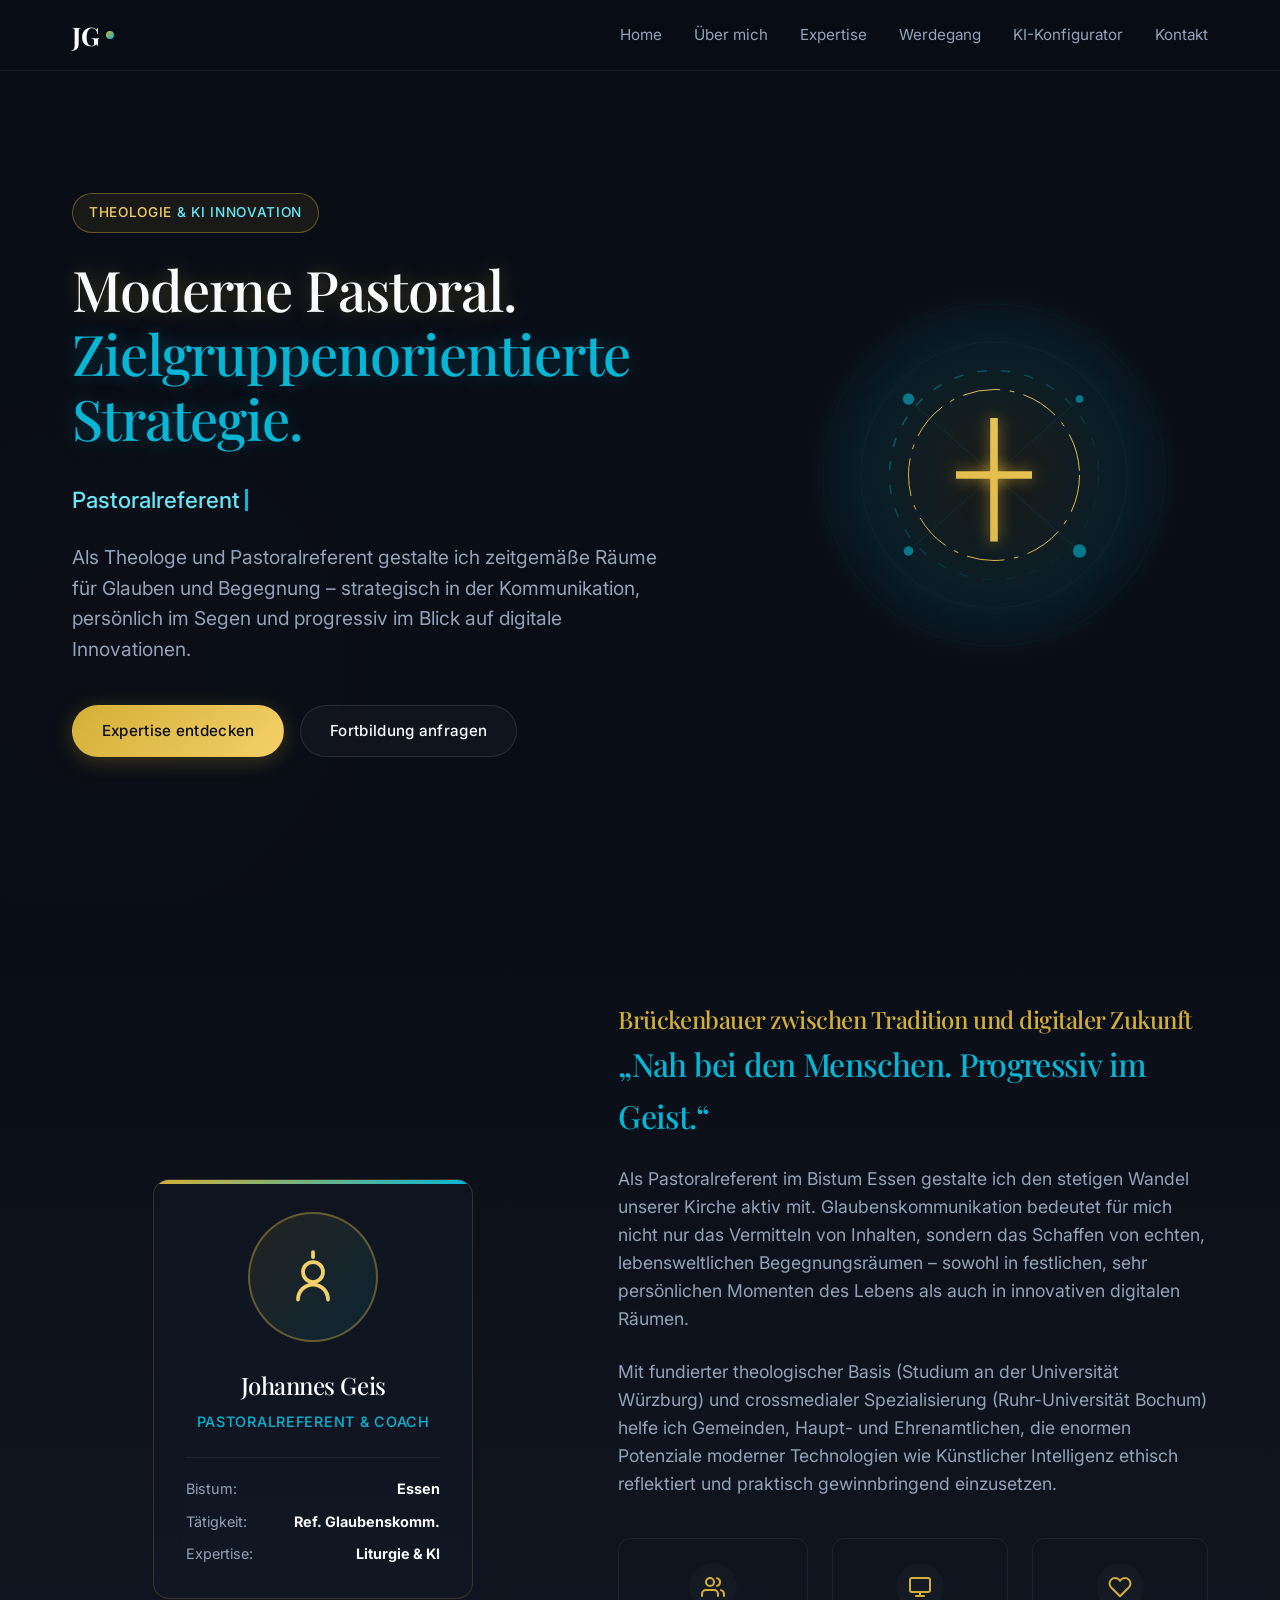
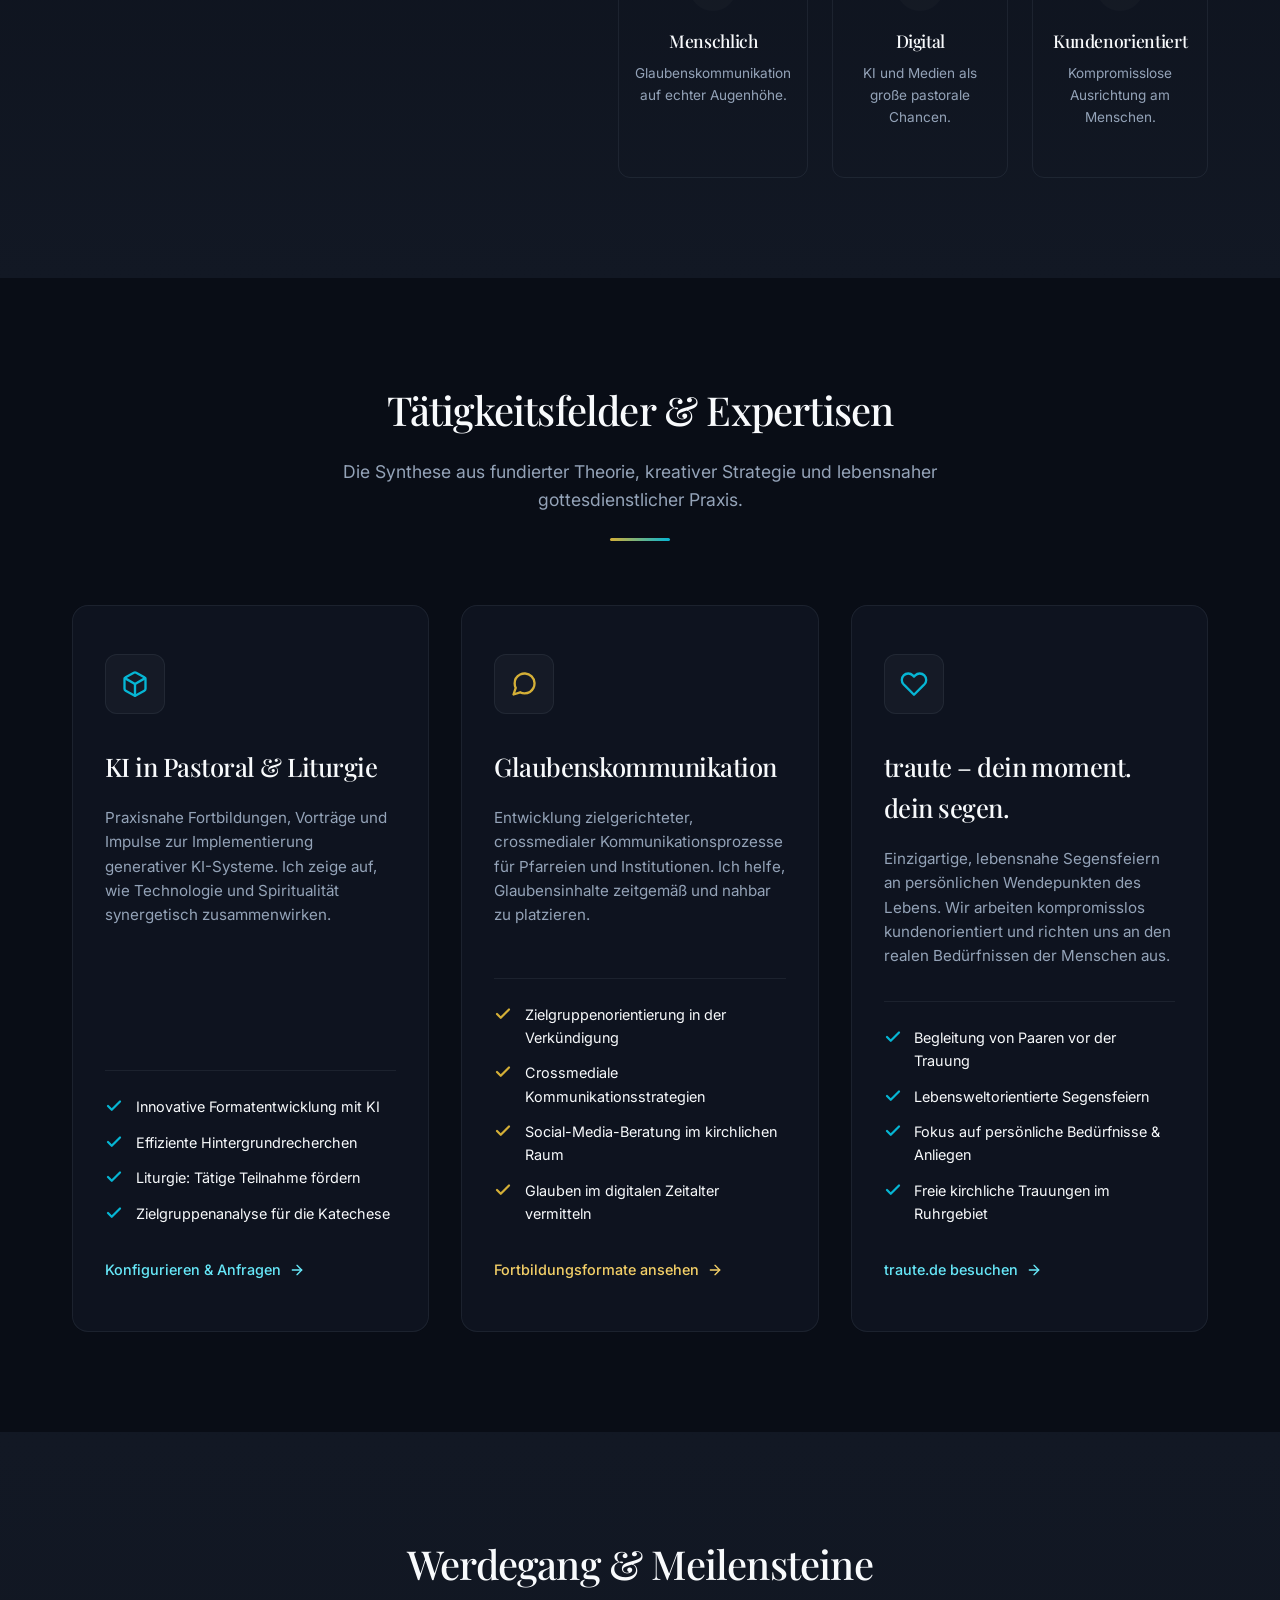
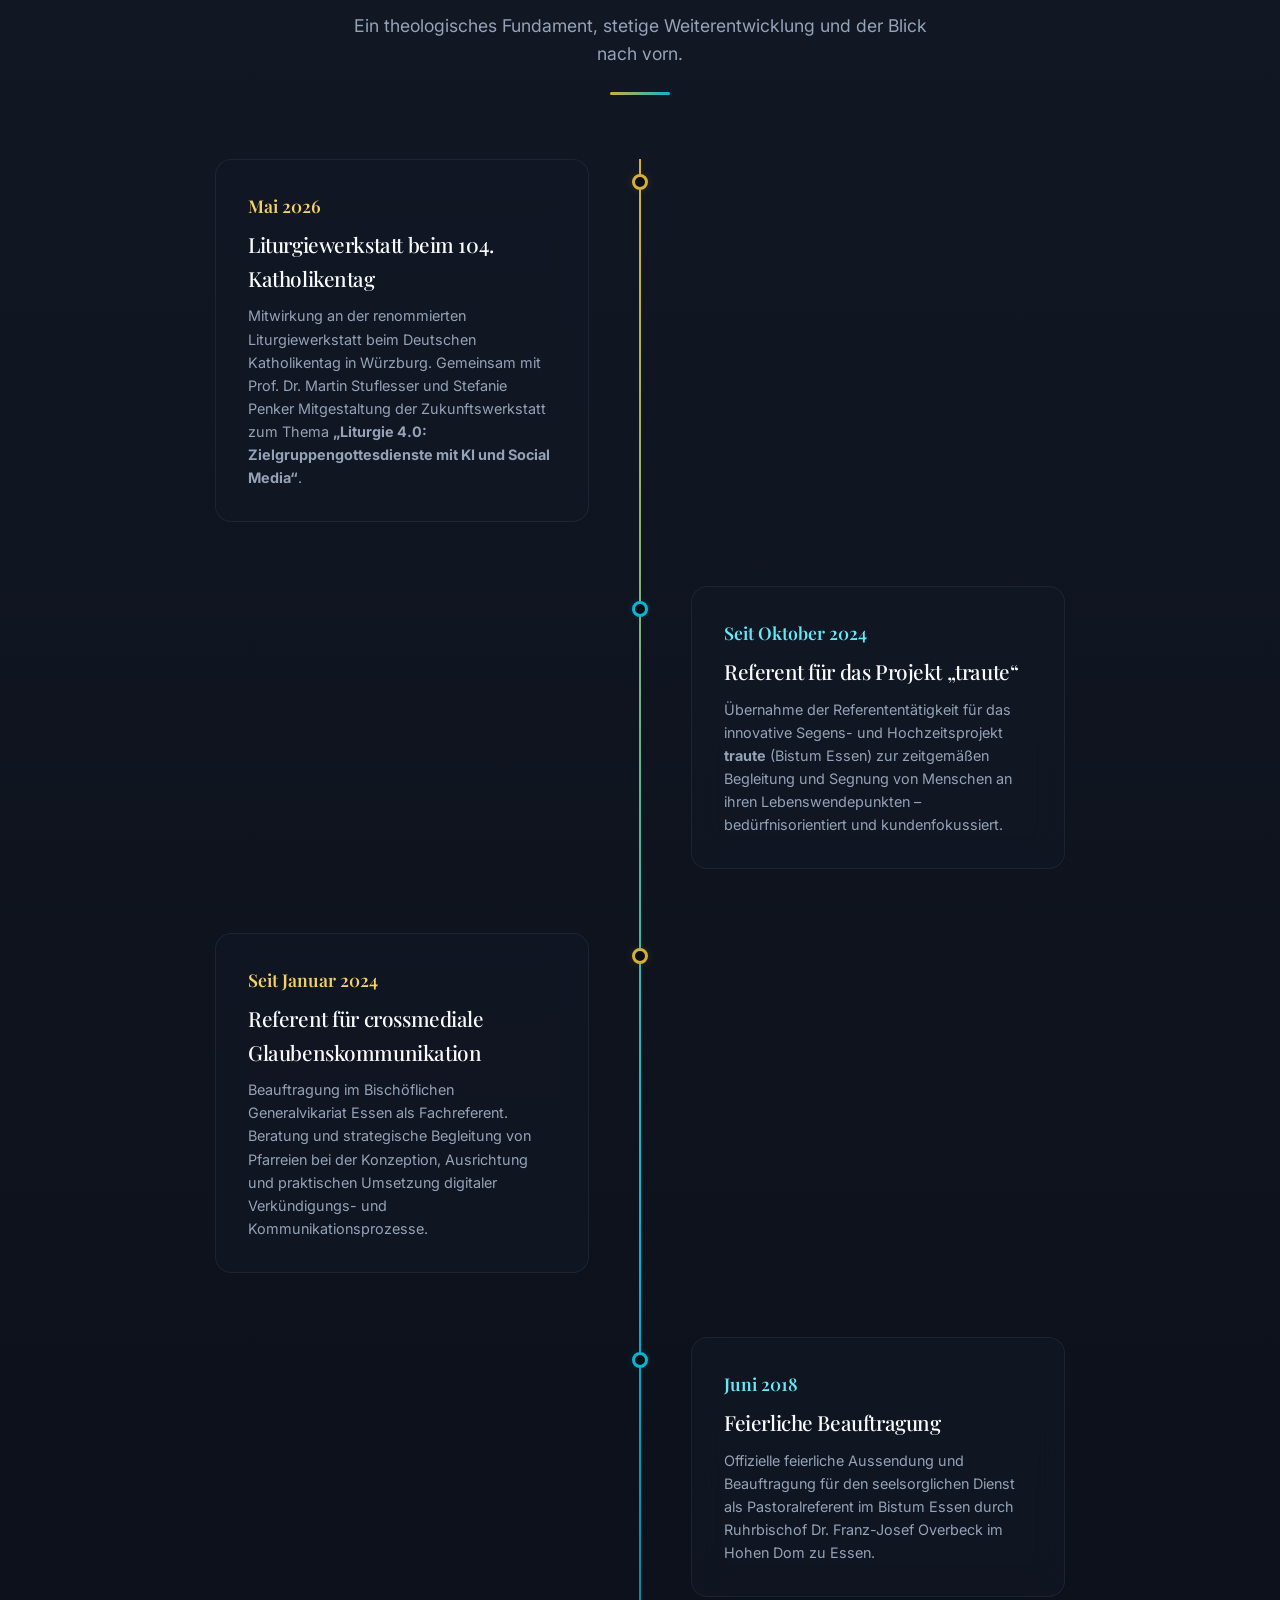
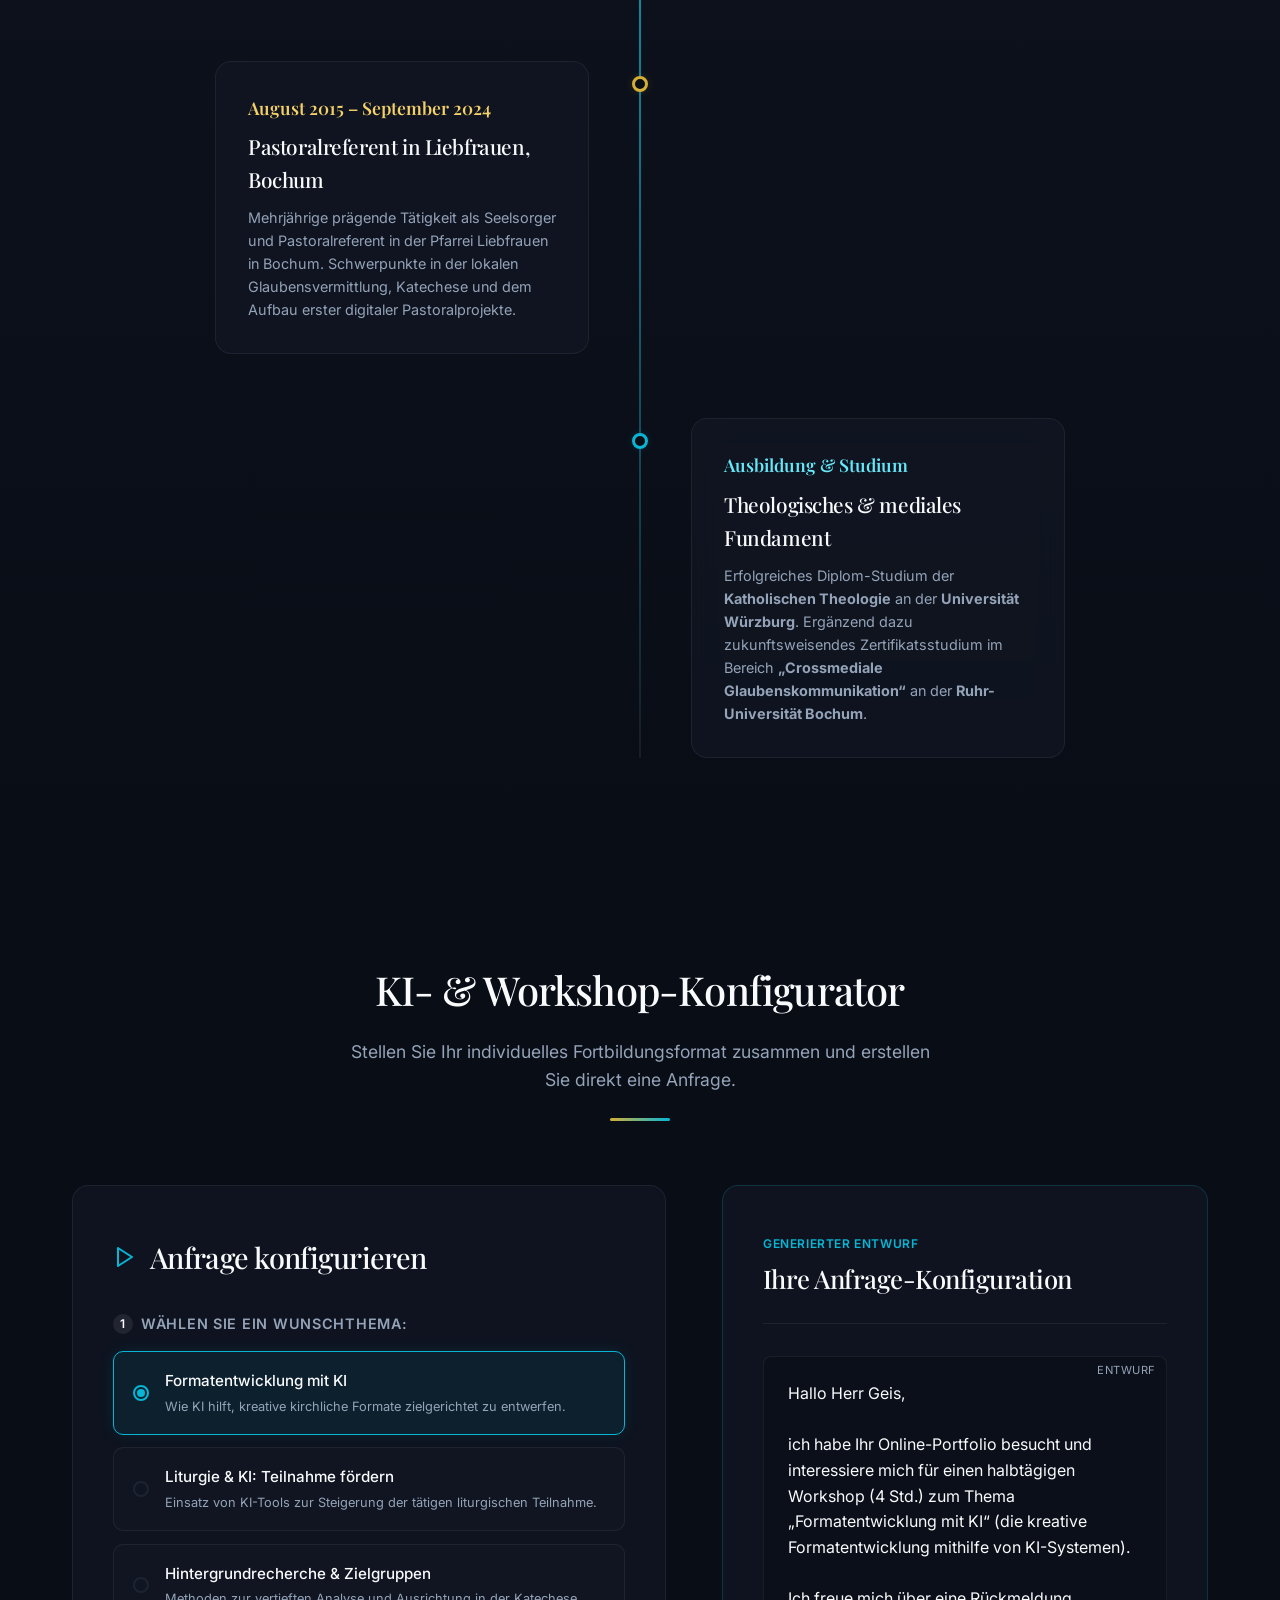
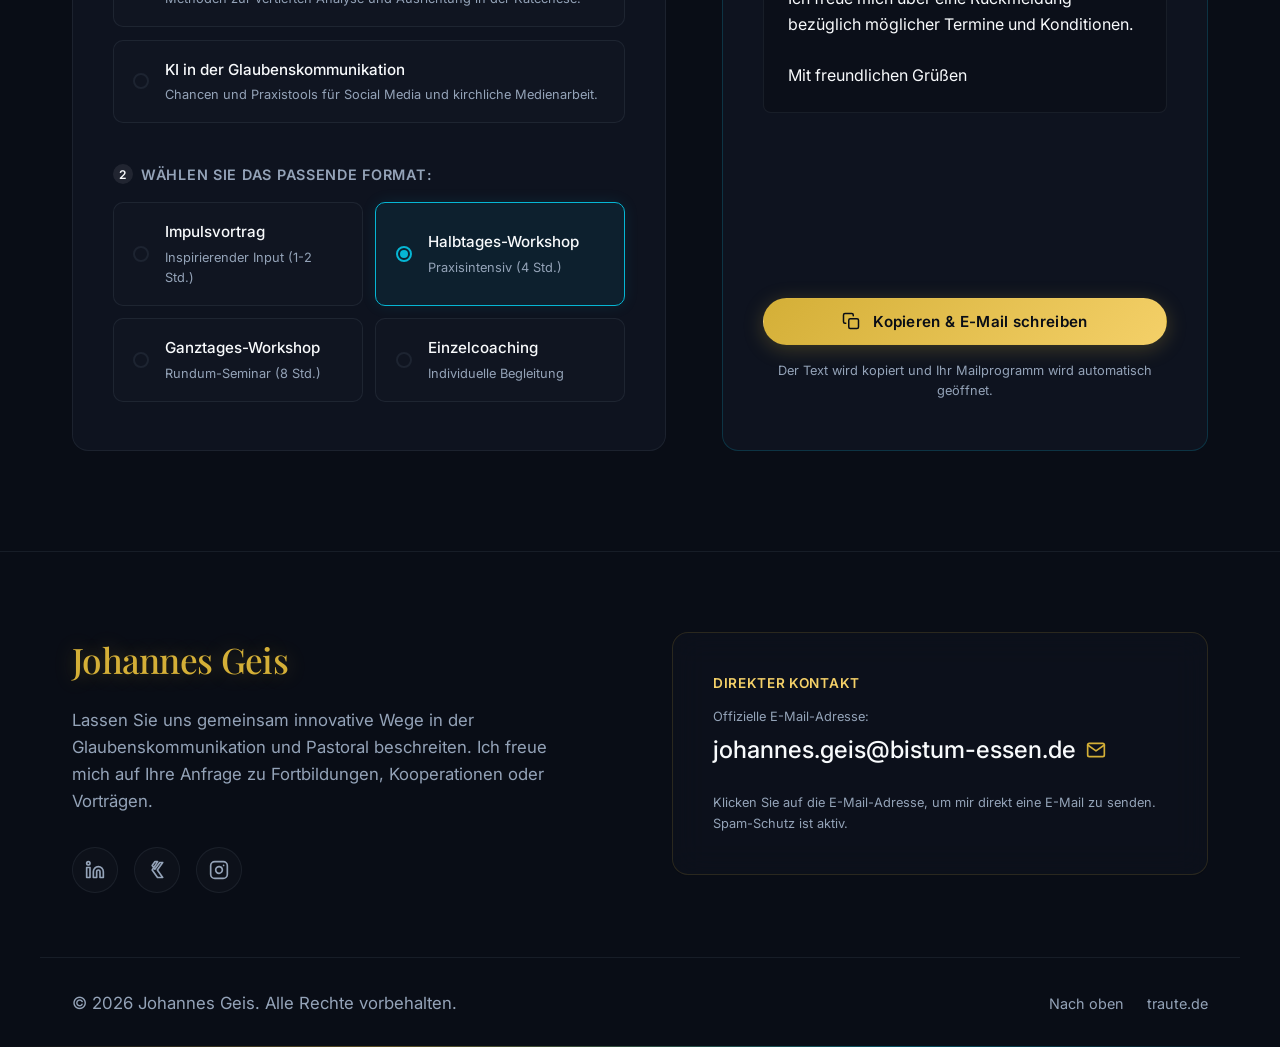
==== index.html @ 8e40ecca "Add files via upload" ====
<!DOCTYPE html>
<html lang="de">
<head>
    <meta charset="UTF-8">
    <meta name="viewport" content="width=device-width, initial-scale=1.0">
    <meta name="description" content="Johannes Geis - Theologe, Pastoralreferent & KI-Coach im Bistum Essen. Fortbildungen zu Künstlicher Intelligenz in Pastoral und Glaubenskommunikation sowie Begleitung im Projekt traute.">
    <meta name="keywords" content="Johannes Geis, Theologe, Bistum Essen, Pastoralreferent, Künstliche Intelligenz, KI in der Kirche, Glaubenskommunikation, traute, traute.de, Segensfeier, Liturgie 4.0">
    <meta name="author" content="Johannes Geis">
    <meta name="robots" content="index, follow">
    
    <!-- Open Graph / Facebook -->
    <meta property="og:type" content="website">
    <meta property="og:url" content="https://johannesgeis.de/">
    <meta property="og:title" content="Johannes Geis | Theologe, Pastoralreferent & KI-Coach">
    <meta property="og:description" content="Verbindung von Theologie und digitalen Werkzeugen von morgen. Fortbildungen zu KI in Seelsorge, Liturgie und Kommunikation.">
    
    <!-- Twitter -->
    <meta property="twitter:card" content="summary_large_image">
    <meta property="twitter:title" content="Johannes Geis | Theologe, Pastoralreferent & KI-Coach">
    <meta property="twitter:description" content="Verbindung von Theologie und digitalen Werkzeugen von morgen. Fortbildungen zu KI in Seelsorge, Liturgie und Kommunikation.">

    <title>Johannes Geis | Theologe, Pastoralreferent & KI-Coach</title>
    
    <!-- Stylesheet -->
    <link rel="stylesheet" href="index.css">
</head>
<body>

    <!-- HEADER / NAVIGATION (Glassmorphic) -->
    <header class="header" id="main-header">
        <div class="container nav-container">
            <a href="#hero" class="logo" id="nav-logo">
                JG<span class="logo-dot"></span>
            </a>
            <button class="nav-toggle" id="nav-menu-toggle" aria-label="Menü öffnen" aria-expanded="false">
                <svg width="24" height="24" viewBox="0 0 24 24" fill="none" stroke="currentColor" stroke-width="2" stroke-linecap="round" stroke-linejoin="round">
                    <line x1="4" y1="12" x2="20" y2="12"></line>
                    <line x1="4" y1="6" x2="20" y2="6"></line>
                    <line x1="4" y1="18" x2="20" y2="18"></line>
                </svg>
            </button>
            <nav class="nav-menu" id="nav-menu-list">
                <a href="#hero" class="nav-link" id="nav-link-hero">Home</a>
                <a href="#about" class="nav-link" id="nav-link-about">Über mich</a>
                <a href="#expertises" class="nav-link" id="nav-link-expertises">Expertise</a>
                <a href="#timeline" class="nav-link" id="nav-link-timeline">Werdegang</a>
                <a href="#configurator" class="nav-link" id="nav-link-configurator">KI-Konfigurator</a>
                <a href="#contact" class="nav-link" id="nav-link-contact">Kontakt</a>
            </nav>
        </div>
    </header>

    <!-- MAIN CONTENT -->
    <main>
        
        <!-- HERO SECTION -->
        <section class="hero" id="hero">
            <div class="container hero-grid">
                <div class="hero-content">
                    <div class="hero-badge" id="hero-status-badge">
                        Theologie <span class="tech-span">&amp; KI Innovation</span>
                    </div>
                    <h1 class="hero-title glow-text-gold">
                        Moderne Pastoral.<br>
                        <span class="text-teal glow-text-teal">Zielgruppenorientierte Strategie.</span>
                    </h1>
                    <div class="hero-typewriter" id="hero-typewriter-container">
                        <span id="typewriter-text"></span><span class="cursor"></span>
                    </div>
                    <p class="hero-text">
                        Als Theologe und Pastoralreferent gestalte ich zeitgemäße Räume für Glauben und Begegnung – strategisch in der Kommunikation, persönlich im Segen und progressiv im Blick auf digitale Innovationen.
                    </p>
                    <div class="hero-btns">
                        <a href="#expertises" class="btn btn-primary" id="btn-hero-explore">Expertise entdecken</a>
                        <a href="#configurator" class="btn btn-secondary" id="btn-hero-config">Fortbildung anfragen</a>
                    </div>
                </div>
                <div class="hero-art">
                    <div class="art-container">
                        <div class="art-glow"></div>
                        <!-- Breathtaking SVG representing Theology & Technology -->
                        <svg class="svg-art" viewBox="0 0 400 400" fill="none" xmlns="http://www.w3.org/2000/svg">
                            <!-- Background Tech Grid Circles -->
                            <circle cx="200" cy="200" r="180" stroke="rgba(6, 182, 212, 0.05)" stroke-width="1" />
                            <circle cx="200" cy="200" r="140" stroke="rgba(212, 175, 55, 0.05)" stroke-width="1" />
                            
                            <!-- Rotating Tech Ring -->
                            <circle class="rotating-ring" cx="200" cy="200" r="110" stroke="url(#teal-gradient)" stroke-width="1.5" stroke-dasharray="10 15" />
                            <!-- Rotating Gold Ring -->
                            <circle class="rotating-ring-reverse" cx="200" cy="200" r="90" stroke="url(#gold-gradient)" stroke-width="1" stroke-dasharray="40 10 5 10" />
                            
                            <!-- Connecting Tech Nodes (Cyan) -->
                            <g opacity="0.6">
                                <line x1="200" y1="200" x2="110" y2="120" stroke="var(--teal)" stroke-opacity="0.2" stroke-width="1" />
                                <line x1="200" y1="200" x2="290" y2="120" stroke="var(--teal)" stroke-opacity="0.2" stroke-width="1" />
                                <line x1="200" y1="200" x2="290" y2="280" stroke="var(--teal)" stroke-opacity="0.2" stroke-width="1" />
                                <line x1="200" y1="200" x2="110" y2="280" stroke="var(--teal)" stroke-opacity="0.2" stroke-width="1" />
                                
                                <circle class="pulse-glow" cx="110" cy="120" r="6" fill="var(--teal)" />
                                <circle class="pulse-glow" cx="290" cy="120" r="4" fill="var(--teal)" />
                                <circle class="pulse-glow" cx="290" cy="280" r="7" fill="var(--teal)" />
                                <circle class="pulse-glow" cx="110" cy="280" r="5" fill="var(--teal)" />
                            </g>
                            
                            <!-- Centerpiece Cross (Golden, stylized and pulsing) -->
                            <g class="pulse-glow">
                                <!-- Glowing Aura behind Cross -->
                                <circle cx="200" cy="200" r="30" fill="url(#gold-radial)" opacity="0.4" />
                                
                                <!-- Stylized Cross -->
                                <path d="M196 140H204V196H240V204H204V270H196V204H160V196H196V140Z" fill="url(#gold-gradient)" filter="drop-shadow(0 0 8px rgba(212, 175, 55, 0.6))" />
                            </g>

                            <!-- Defs for gradients -->
                            <defs>
                                <linearGradient id="teal-gradient" x1="0" y1="0" x2="400" y2="400" gradientUnits="userSpaceOnUse">
                                    <stop offset="0%" stop-color="#06B6D4" />
                                    <stop offset="100%" stop-color="transparent" />
                                </linearGradient>
                                <linearGradient id="gold-gradient" x1="0" y1="400" x2="400" y2="0" gradientUnits="userSpaceOnUse">
                                    <stop offset="0%" stop-color="#D4AF37" />
                                    <stop offset="100%" stop-color="#F4D068" />
                                </linearGradient>
                                <radialGradient id="gold-radial" cx="50%" cy="50%" r="50%">
                                    <stop offset="0%" stop-color="#D4AF37" />
                                    <stop offset="100%" stop-color="transparent" />
                                </radialGradient>
                            </defs>
                        </svg>
                    </div>
                </div>
            </div>
        </section>

        <!-- ABOUT ME / PHILOSOPHIE SECTION -->
        <section class="about id-target" id="about">
            <div class="container about-grid">
                <div class="about-image-wrapper reveal">
                    <div class="about-card glass-panel" id="personal-about-card">
                        <div class="avatar-placeholder">
                            <!-- Elegant SVG Monogram / Theologian Emblem -->
                            <svg viewBox="0 0 24 24" fill="none" stroke="currentColor" stroke-width="1.5" stroke-linecap="round" stroke-linejoin="round">
                                <path d="M18 21a6 6 0 0 0-12 0" />
                                <circle cx="12" cy="10" r="4" />
                                <path d="M12 2v2" />
                            </g>
                            </svg>
                        </div>
                        <h3>Johannes Geis</h3>
                        <p class="role-subtitle">Pastoralreferent &amp; Coach</p>
                        
                        <div class="about-card-meta">
                            <div class="meta-item">
                                <span>Bistum:</span>
                                <strong>Essen</strong>
                            </div>
                            <div class="meta-item">
                                <span>Tätigkeit:</span>
                                <strong>Ref. Glaubenskomm.</strong>
                            </div>
                            <div class="meta-item">
                                <span>Expertise:</span>
                                <strong>Liturgie &amp; KI</strong>
                            </div>
                        </div>
                    </div>
                </div>
                
                <div class="about-text-content reveal delay-1">
                    <h2 class="text-gold">Brückenbauer zwischen Tradition und digitaler Zukunft</h2>
                    <h3 class="text-teal">„Nah bei den Menschen. Progressiv im Geist.“</h3>
                    <p>
                        Als Pastoralreferent im Bistum Essen gestalte ich den stetigen Wandel unserer Kirche aktiv mit. Glaubenskommunikation bedeutet für mich nicht nur das Vermitteln von Inhalten, sondern das Schaffen von echten, lebensweltlichen Begegnungsräumen – sowohl in festlichen, sehr persönlichen Momenten des Lebens als auch in innovativen digitalen Räumen.
                    </p>
                    <p>
                        Mit fundierter theologischer Basis (Studium an der Universität Würzburg) und crossmedialer Spezialisierung (Ruhr-Universität Bochum) helfe ich Gemeinden, Haupt- und Ehrenamtlichen, die enormen Potenziale moderner Technologien wie Künstlicher Intelligenz ethisch reflektiert und praktisch gewinnbringend einzusetzen.
                    </p>
                    
                    <div class="values-grid">
                        <div class="value-box">
                            <div class="value-icon">
                                <svg width="24" height="24" viewBox="0 0 24 24" fill="none" stroke="currentColor" stroke-width="2" stroke-linecap="round" stroke-linejoin="round"><path d="M17 21v-2a4 4 0 0 0-4-4H5a4 4 0 0 0-4 4v2"></path><circle cx="9" cy="7" r="4"></circle><path d="M23 21v-2a4 4 0 0 0-3-3.87"></path><path d="M16 3.13a4 4 0 0 1 0 7.75"></path></svg>
                            </div>
                            <h4>Menschlich</h4>
                            <p>Glaubenskommunikation auf echter Augenhöhe.</p>
                        </div>
                        <div class="value-box">
                            <div class="value-icon">
                                <svg width="24" height="24" viewBox="0 0 24 24" fill="none" stroke="currentColor" stroke-width="2" stroke-linecap="round" stroke-linejoin="round"><rect x="2" y="3" width="20" height="14" rx="2" ry="2"></rect><line x1="8" y1="21" x2="16" y2="21"></line><line x1="12" y1="17" x2="12" y2="21"></line></svg>
                            </div>
                            <h4>Digital</h4>
                            <p>KI und Medien als große pastorale Chancen.</p>
                        </div>
                        <div class="value-box">
                            <div class="value-icon">
                                <svg width="24" height="24" viewBox="0 0 24 24" fill="none" stroke="currentColor" stroke-width="2" stroke-linecap="round" stroke-linejoin="round"><path d="M20.84 4.61a5.5 5.5 0 0 0-7.78 0L12 5.67l-1.06-1.06a5.5 5.5 0 0 0-7.78 7.78l1.06 1.06L12 21.23l7.78-7.78 1.06-1.06a5.5 5.5 0 0 0 0-7.78z"></path></svg>
                            </div>
                            <h4>Kundenorientiert</h4>
                            <p>Kompromisslose Ausrichtung am Menschen.</p>
                        </div>
                    </div>
                </div>
            </div>
        </section>

        <!-- EXPERTISES SECTION -->
        <section class="expertises id-target" id="expertises">
            <div class="container">
                <h2 class="section-title reveal">Tätigkeitsfelder &amp; Expertisen</h2>
                <p class="section-subtitle reveal delay-1">Die Synthese aus fundierter Theorie, kreativer Strategie und lebensnaher gottesdienstlicher Praxis.</p>
                
                <div class="expertises-grid">
                    <!-- Card 1: KI in der Pastoral -->
                    <div class="exp-card glass-panel exp-card-glow-teal reveal" id="exp-card-ki">
                        <div class="exp-icon">
                            <svg width="28" height="28" viewBox="0 0 24 24" fill="none" stroke="currentColor" stroke-width="2" stroke-linecap="round" stroke-linejoin="round"><path d="M21 16V8a2 2 0 0 0-1-1.73l-7-4a2 2 0 0 0-2 0l-7 4A2 2 0 0 0 3 8v8a2 2 0 0 0 1 1.73l7 4a2 2 0 0 0 2 0l7-4A2 2 0 0 0 21 16z"></path><polyline points="3.27 6.96 12 12.01 20.73 6.96"></polyline><line x1="12" y1="22.08" x2="12" y2="12"></line></svg>
                        </div>
                        <h3>KI in Pastoral &amp; Liturgie</h3>
                        <p>
                            Praxisnahe Fortbildungen, Vorträge und Impulse zur Implementierung generativer KI-Systeme. Ich zeige auf, wie Technologie und Spiritualität synergetisch zusammenwirken.
                        </p>
                        <ul class="exp-list">
                            <li class="exp-list-item">
                                <svg viewBox="0 0 24 24" fill="none" stroke="currentColor" stroke-width="3" stroke-linecap="round" stroke-linejoin="round"><polyline points="20 6 9 17 4 12"></polyline></svg>
                                Innovative Formatentwicklung mit KI
                            </li>
                            <li class="exp-list-item">
                                <svg viewBox="0 0 24 24" fill="none" stroke="currentColor" stroke-width="3" stroke-linecap="round" stroke-linejoin="round"><polyline points="20 6 9 17 4 12"></polyline></svg>
                                Effiziente Hintergrundrecherchen
                            </li>
                            <li class="exp-list-item">
                                <svg viewBox="0 0 24 24" fill="none" stroke="currentColor" stroke-width="3" stroke-linecap="round" stroke-linejoin="round"><polyline points="20 6 9 17 4 12"></polyline></svg>
                                Liturgie: Tätige Teilnahme fördern
                            </li>
                            <li class="exp-list-item">
                                <svg viewBox="0 0 24 24" fill="none" stroke="currentColor" stroke-width="3" stroke-linecap="round" stroke-linejoin="round"><polyline points="20 6 9 17 4 12"></polyline></svg>
                                Zielgruppenanalyse für die Katechese
                            </li>
                        </ul>
                        <div class="exp-btn-wrapper">
                            <a href="#configurator" class="exp-link" id="link-exp-ki-cta">
                                Konfigurieren &amp; Anfragen
                                <svg width="16" height="16" viewBox="0 0 24 24" fill="none" stroke="currentColor" stroke-width="2" stroke-linecap="round" stroke-linejoin="round"><line x1="5" y1="12" x2="19" y2="12"></line><polyline points="12 5 19 12 12 19"></polyline></svg>
                            </a>
                        </div>
                    </div>

                    <!-- Card 2: Glaubenskommunikation -->
                    <div class="exp-card glass-panel exp-card-glow-gold reveal delay-1" id="exp-card-komm">
                        <div class="exp-icon">
                            <svg width="28" height="28" viewBox="0 0 24 24" fill="none" stroke="currentColor" stroke-width="2" stroke-linecap="round" stroke-linejoin="round"><path d="M21 11.5a8.38 8.38 0 0 1-.9 3.8 8.5 8.5 0 0 1-7.6 4.7 8.38 8.38 0 0 1-3.8-.9L3 21l1.9-5.7a8.38 8.38 0 0 1-.9-3.8 8.5 8.5 0 0 1 4.7-7.6 8.38 8.38 0 0 1 3.8-.9h.5a8.48 8.48 0 0 1 8 8v.5z"></path></svg>
                        </div>
                        <h3>Glaubenskommunikation</h3>
                        <p>
                            Entwicklung zielgerichteter, crossmedialer Kommunikationsprozesse für Pfarreien und Institutionen. Ich helfe, Glaubensinhalte zeitgemäß und nahbar zu platzieren.
                        </p>
                        <ul class="exp-list">
                            <li class="exp-list-item">
                                <svg viewBox="0 0 24 24" fill="none" stroke="currentColor" stroke-width="3" stroke-linecap="round" stroke-linejoin="round"><polyline points="20 6 9 17 4 12"></polyline></svg>
                                Zielgruppenorientierung in der Verkündigung
                            </li>
                            <li class="exp-list-item">
                                <svg viewBox="0 0 24 24" fill="none" stroke="currentColor" stroke-width="3" stroke-linecap="round" stroke-linejoin="round"><polyline points="20 6 9 17 4 12"></polyline></svg>
                                Crossmediale Kommunikationsstrategien
                            </li>
                            <li class="exp-list-item">
                                <svg viewBox="0 0 24 24" fill="none" stroke="currentColor" stroke-width="3" stroke-linecap="round" stroke-linejoin="round"><polyline points="20 6 9 17 4 12"></polyline></svg>
                                Social-Media-Beratung im kirchlichen Raum
                            </li>
                            <li class="exp-list-item">
                                <svg viewBox="0 0 24 24" fill="none" stroke="currentColor" stroke-width="3" stroke-linecap="round" stroke-linejoin="round"><polyline points="20 6 9 17 4 12"></polyline></svg>
                                Glauben im digitalen Zeitalter vermitteln
                            </li>
                        </ul>
                        <div class="exp-btn-wrapper">
                            <a href="#configurator" class="exp-link" id="link-exp-komm-cta">
                                Fortbildungsformate ansehen
                                <svg width="16" height="16" viewBox="0 0 24 24" fill="none" stroke="currentColor" stroke-width="2" stroke-linecap="round" stroke-linejoin="round"><line x1="5" y1="12" x2="19" y2="12"></line><polyline points="12 5 19 12 12 19"></polyline></svg>
                            </a>
                        </div>
                    </div>

                    <!-- Card 3: traute.de -->
                    <div class="exp-card glass-panel exp-card-glow-teal reveal delay-2" id="exp-card-traute">
                        <div class="exp-icon">
                            <svg width="28" height="28" viewBox="0 0 24 24" fill="none" stroke="currentColor" stroke-width="2" stroke-linecap="round" stroke-linejoin="round"><path d="M20.84 4.61a5.5 5.5 0 0 0-7.78 0L12 5.67l-1.06-1.06a5.5 5.5 0 0 0-7.78 7.78l1.06 1.06L12 21.23l7.78-7.78 1.06-1.06a5.5 5.5 0 0 0 0-7.78z"></path></svg>
                        </div>
                        <h3>traute – dein moment. dein segen.</h3>
                        <p>
                            Einzigartige, lebensnahe Segensfeiern an persönlichen Wendepunkten des Lebens. Wir arbeiten kompromisslos kundenorientiert und richten uns an den realen Bedürfnissen der Menschen aus.
                        </p>
                        <ul class="exp-list">
                            <li class="exp-list-item">
                                <svg viewBox="0 0 24 24" fill="none" stroke="currentColor" stroke-width="3" stroke-linecap="round" stroke-linejoin="round"><polyline points="20 6 9 17 4 12"></polyline></svg>
                                Begleitung von Paaren vor der Trauung
                            </li>
                            <li class="exp-list-item">
                                <svg viewBox="0 0 24 24" fill="none" stroke="currentColor" stroke-width="3" stroke-linecap="round" stroke-linejoin="round"><polyline points="20 6 9 17 4 12"></polyline></svg>
                                Lebensweltorientierte Segensfeiern
                            </li>
                            <li class="exp-list-item">
                                <svg viewBox="0 0 24 24" fill="none" stroke="currentColor" stroke-width="3" stroke-linecap="round" stroke-linejoin="round"><polyline points="20 6 9 17 4 12"></polyline></svg>
                                Fokus auf persönliche Bedürfnisse &amp; Anliegen
                            </li>
                            <li class="exp-list-item">
                                <svg viewBox="0 0 24 24" fill="none" stroke="currentColor" stroke-width="3" stroke-linecap="round" stroke-linejoin="round"><polyline points="20 6 9 17 4 12"></polyline></svg>
                                Freie kirchliche Trauungen im Ruhrgebiet
                            </li>
                        </ul>
                        <div class="exp-btn-wrapper">
                            <a href="https://traute.de" target="_blank" rel="noopener" class="exp-link" id="link-exp-traute-cta">
                                traute.de besuchen
                                <svg width="16" height="16" viewBox="0 0 24 24" fill="none" stroke="currentColor" stroke-width="2" stroke-linecap="round" stroke-linejoin="round"><line x1="5" y1="12" x2="19" y2="12"></line><polyline points="12 5 19 12 12 19"></polyline></svg>
                            </a>
                        </div>
                    </div>
                </div>
            </div>
        </section>

        <!-- INTERACTIVE TIMELINE SECTION -->
        <section class="timeline-section id-target" id="timeline">
            <div class="container">
                <h2 class="section-title reveal">Werdegang &amp; Meilensteine</h2>
                <p class="section-subtitle reveal delay-1">Ein theologisches Fundament, stetige Weiterentwicklung und der Blick nach vorn.</p>
                
                <div class="timeline-container">
                    
                    <!-- Item 1: Katholikentag 2026 -->
                    <div class="timeline-item reveal">
                        <div class="timeline-node"></div>
                        <div class="timeline-item-content glass-panel" id="timeline-item-katholikentag">
                            <span class="timeline-date">Mai 2026</span>
                            <h3>Liturgiewerkstatt beim 104. Katholikentag</h3>
                            <p>
                                Mitwirkung an der renommierten Liturgiewerkstatt beim Deutschen Katholikentag in Würzburg. Gemeinsam mit Prof. Dr. Martin Stuflesser und Stefanie Penker Mitgestaltung der Zukunftswerkstatt zum Thema <strong>„Liturgie 4.0: Zielgruppengottesdienste mit KI und Social Media“</strong>.
                            </p>
                        </div>
                    </div>

                    <!-- Item 2: Traute -->
                    <div class="timeline-item reveal">
                        <div class="timeline-node"></div>
                        <div class="timeline-item-content glass-panel" id="timeline-item-traute">
                            <span class="timeline-date">Seit Oktober 2024</span>
                            <h3>Referent für das Projekt „traute“</h3>
                            <p>
                                Übernahme der Referententätigkeit für das innovative Segens- und Hochzeitsprojekt <strong>traute</strong> (Bistum Essen) zur zeitgemäßen Begleitung und Segnung von Menschen an ihren Lebenswendepunkten – bedürfnisorientiert und kundenfokussiert.
                            </p>
                        </div>
                    </div>

                    <!-- Item 3: Crossmedia Ref -->
                    <div class="timeline-item reveal">
                        <div class="timeline-node"></div>
                        <div class="timeline-item-content glass-panel" id="timeline-item-crossmedia">
                            <span class="timeline-date">Seit Januar 2024</span>
                            <h3>Referent für crossmediale Glaubenskommunikation</h3>
                            <p>
                                Beauftragung im Bischöflichen Generalvikariat Essen als Fachreferent. Beratung und strategische Begleitung von Pfarreien bei der Konzeption, Ausrichtung und praktischen Umsetzung digitaler Verkündigungs- und Kommunikationsprozesse.
                            </p>
                        </div>
                    </div>

                    <!-- Item 4: Commissioning -->
                    <div class="timeline-item reveal">
                        <div class="timeline-node"></div>
                        <div class="timeline-item-content glass-panel" id="timeline-item-commissioning">
                            <span class="timeline-date">Juni 2018</span>
                            <h3>Feierliche Beauftragung</h3>
                            <p>
                                Offizielle feierliche Aussendung und Beauftragung für den seelsorglichen Dienst als Pastoralreferent im Bistum Essen durch Ruhrbischof Dr. Franz-Josef Overbeck im Hohen Dom zu Essen.
                            </p>
                        </div>
                    </div>

                    <!-- Item 5: Liebfrauen Bochum -->
                    <div class="timeline-item reveal">
                        <div class="timeline-node"></div>
                        <div class="timeline-item-content glass-panel" id="timeline-item-bochum">
                            <span class="timeline-date">August 2015 – September 2024</span>
                            <h3>Pastoralreferent in Liebfrauen, Bochum</h3>
                            <p>
                                Mehrjährige prägende Tätigkeit als Seelsorger und Pastoralreferent in der Pfarrei Liebfrauen in Bochum. Schwerpunkte in der lokalen Glaubensvermittlung, Katechese und dem Aufbau erster digitaler Pastoralprojekte.
                            </p>
                        </div>
                    </div>

                    <!-- Item 6: Studies -->
                    <div class="timeline-item reveal">
                        <div class="timeline-node"></div>
                        <div class="timeline-item-content glass-panel" id="timeline-item-studies">
                            <span class="timeline-date">Ausbildung &amp; Studium</span>
                            <h3>Theologisches &amp; mediales Fundament</h3>
                            <p>
                                Erfolgreiches Diplom-Studium der <strong>Katholischen Theologie</strong> an der <strong>Universität Würzburg</strong>. Ergänzend dazu zukunftsweisendes Zertifikatsstudium im Bereich <strong>„Crossmediale Glaubenskommunikation“</strong> an der <strong>Ruhr-Universität Bochum</strong>.
                            </p>
                        </div>
                    </div>

                </div>
            </div>
        </section>

        <!-- INTERACTIVE CONFIGURATOR SECTION -->
        <section class="configurator id-target" id="configurator">
            <div class="container">
                <h2 class="section-title reveal">KI- &amp; Workshop-Konfigurator</h2>
                <p class="section-subtitle reveal delay-1">Stellen Sie Ihr individuelles Fortbildungsformat zusammen und erstellen Sie direkt eine Anfrage.</p>
                
                <div class="config-grid">
                    <!-- Column 1: Config Steps -->
                    <div class="config-form-wrapper glass-panel reveal" id="configurator-box">
                        <h3>
                            <svg width="24" height="24" viewBox="0 0 24 24" fill="none" stroke="currentColor" stroke-width="2" stroke-linecap="round" stroke-linejoin="round"><polygon points="5 3 19 12 5 21 5 3"></polygon></svg>
                            Anfrage konfigurieren
                        </h3>
                        
                        <!-- Step 1: Theme -->
                        <div class="config-step">
                            <div class="config-step-title">
                                <span class="config-step-number">1</span>
                                Wählen Sie ein Wunschthema:
                            </div>
                            <div class="config-options" id="config-step-theme">
                                <div class="config-option active" data-value="format">
                                    <div class="config-option-indicator"></div>
                                    <div>
                                        <span class="config-option-text">Formatentwicklung mit KI</span>
                                        <span class="config-option-desc">Wie KI hilft, kreative kirchliche Formate zielgerichtet zu entwerfen.</span>
                                    </div>
                                </div>
                                <div class="config-option" data-value="liturgy">
                                    <div class="config-option-indicator"></div>
                                    <div>
                                        <span class="config-option-text">Liturgie &amp; KI: Teilnahme fördern</span>
                                        <span class="config-option-desc">Einsatz von KI-Tools zur Steigerung der tätigen liturgischen Teilnahme.</span>
                                    </div>
                                </div>
                                <div class="config-option" data-value="research">
                                    <div class="config-option-indicator"></div>
                                    <div>
                                        <span class="config-option-text">Hintergrundrecherche &amp; Zielgruppen</span>
                                        <span class="config-option-desc">Methoden zur vertieften Analyse und Ausrichtung in der Katechese.</span>
                                    </div>
                                </div>
                                <div class="config-option" data-value="comm">
                                    <div class="config-option-indicator"></div>
                                    <div>
                                        <span class="config-option-text">KI in der Glaubenskommunikation</span>
                                        <span class="config-option-desc">Chancen und Praxistools für Social Media und kirchliche Medienarbeit.</span>
                                    </div>
                                </div>
                            </div>
                        </div>

                        <!-- Step 2: Format -->
                        <div class="config-step">
                            <div class="config-step-title">
                                <span class="config-step-number">2</span>
                                Wählen Sie das passende Format:
                            </div>
                            <div class="config-options grid-2-col" id="config-step-format">
                                <div class="config-option" data-value="impulsvortrag">
                                    <div class="config-option-indicator"></div>
                                    <div>
                                        <span class="config-option-text">Impulsvortrag</span>
                                        <span class="config-option-desc">Inspirierender Input (1-2 Std.)</span>
                                    </div>
                                </div>
                                <div class="config-option active" data-value="halb-workshop">
                                    <div class="config-option-indicator"></div>
                                    <div>
                                        <span class="config-option-text">Halbtages-Workshop</span>
                                        <span class="config-option-desc">Praxisintensiv (4 Std.)</span>
                                    </div>
                                </div>
                                <div class="config-option" data-value="ganz-workshop">
                                    <div class="config-option-indicator"></div>
                                    <div>
                                        <span class="config-option-text">Ganztages-Workshop</span>
                                        <span class="config-option-desc">Rundum-Seminar (8 Std.)</span>
                                    </div>
                                </div>
                                <div class="config-option" data-value="coaching">
                                    <div class="config-option-indicator"></div>
                                    <div>
                                        <span class="config-option-text">Einzelcoaching</span>
                                        <span class="config-option-desc">Individuelle Begleitung</span>
                                    </div>
                                </div>
                            </div>
                        </div>
                    </div>

                    <!-- Column 2: Result -->
                    <div class="config-result-wrapper reveal delay-1">
                        <div class="config-result-card glass-panel" id="configurator-result">
                            <div class="config-result-header">
                                <span class="config-result-tag">Generierter Entwurf</span>
                                <h3>Ihre Anfrage-Konfiguration</h3>
                            </div>
                            
                            <div class="config-result-body">
                                <div class="config-result-preview" id="config-text-preview">Ich interessiere mich für einen halbtägigen Workshop zum Thema 'Formatentwicklung mit KI'...</div>
                            </div>
                            
                            <div class="config-result-footer">
                                <button class="btn btn-primary config-copy-btn" id="btn-config-copy-action">
                                    <svg width="18" height="18" viewBox="0 0 24 24" fill="none" stroke="currentColor" stroke-width="2" stroke-linecap="round" stroke-linejoin="round"><rect x="9" y="9" width="13" height="13" rx="2" ry="2"></rect><path d="M5 15H4a2 2 0 0 1-2-2V4a2 2 0 0 1 2-2h9a2 2 0 0 1 2 2v1"></path></svg>
                                    Kopieren &amp; E-Mail schreiben
                                </button>
                                <p class="config-btn-hint">
                                    Der Text wird kopiert und Ihr Mailprogramm wird automatisch geöffnet.
                                </p>
                            </div>
                        </div>
                    </div>
                </div>
            </div>
        </section>

    </main>

    <!-- CONTACT & FOOTER SECTION -->
    <footer class="footer id-target" id="contact">
        <div class="container footer-grid">
            <div class="footer-about reveal">
                <h2 class="text-gold glow-text-gold">Johannes Geis</h2>
                <p>
                    Lassen Sie uns gemeinsam innovative Wege in der Glaubenskommunikation und Pastoral beschreiten. Ich freue mich auf Ihre Anfrage zu Fortbildungen, Kooperationen oder Vorträgen.
                </p>
                <div class="footer-socials">
                    <a href="https://www.linkedin.com/in/johannes-geis-essen/" target="_blank" rel="noopener" class="social-btn linkedin" id="social-linkedin" aria-label="LinkedIn Profil">
                        <svg width="20" height="20" viewBox="0 0 24 24" fill="none" stroke="currentColor" stroke-width="2" stroke-linecap="round" stroke-linejoin="round"><path d="M16 8a6 6 0 0 1 6 6v7h-4v-7a2 2 0 0 0-2-2 2 2 0 0 0-2 2v7h-4v-7a6 6 0 0 1 6-6z"></path><rect x="2" y="9" width="4" height="12"></rect><circle cx="4" cy="4" r="2"></circle></svg>
                    </a>
                    <a href="https://www.xing.com/profile/Johannes_Geis4" target="_blank" rel="noopener" class="social-btn xing" id="social-xing" aria-label="XING Profil">
                        <svg width="20" height="20" viewBox="0 0 24 24" fill="none" stroke="currentColor" stroke-width="2" stroke-linecap="round" stroke-linejoin="round"><path d="M18.84 21L12.4 12l6.44-9h-3.47L9.43 11l-.01.01L6.2 6.53 9.4 2h3.33L6.22 12l6.39 9h3.33z"/></svg>
                    </a>
                    <a href="https://www.instagram.com/jojo.geis/" target="_blank" rel="noopener" class="social-btn instagram" id="social-instagram" aria-label="Instagram Profil">
                        <svg width="20" height="20" viewBox="0 0 24 24" fill="none" stroke="currentColor" stroke-width="2" stroke-linecap="round" stroke-linejoin="round"><rect x="2" y="2" width="20" height="20" rx="5" ry="5"></rect><path d="M16 11.37A4 4 0 1 1 12.63 8 4 4 0 0 1 16 11.37z"></path><line x1="17.5" y1="6.5" x2="17.51" y2="6.5"></line></svg>
                    </a>
                </div>
            </div>
            
            <div class="footer-contact reveal delay-1">
                <div class="contact-card glass-panel" id="main-contact-card">
                    <span class="contact-card-title">Direkter Kontakt</span>
                    <div class="email-wrapper">
                        <span class="email-label">Offizielle E-Mail-Adresse:</span>
                        <!-- Obluscated E-Mail container. populated via dynamic JavaScript for total crawler protection -->
                        <a href="#" class="obfuscated-email" id="contact-email-action">
                            <span id="obfuscated-email-display">johannes.geis [at] bistum-essen.de</span>
                            <svg width="18" height="18" viewBox="0 0 24 24" fill="none" stroke="currentColor" stroke-width="2" stroke-linecap="round" stroke-linejoin="round"><path d="M4 4h16c1.1 0 2 .9 2 2v12c0 1.1-.9 2-2 2H4c-1.1 0-2-.9-2-2V6c0-1.1.9-2 2-2z"></path><polyline points="22,6 12,13 2,6"></polyline></svg>
                        </a>
                    </div>
                    <p class="config-btn-hint" style="text-align: left;">
                        Klicken Sie auf die E-Mail-Adresse, um mir direkt eine E-Mail zu senden. Spam-Schutz ist aktiv.
                    </p>
                </div>
            </div>
        </div>
        
        <div class="container footer-bottom">
            <p>&copy; 2026 Johannes Geis. Alle Rechte vorbehalten.</p>
            <div class="footer-bottom-links">
                <a href="#hero" class="footer-link">Nach oben</a>
                <a href="https://traute.de" target="_blank" rel="noopener" class="footer-link">traute.de</a>
            </div>
        </div>
    </footer>

    <!-- TOAST NOTIFICATION -->
    <div class="toast" id="copy-toast" role="alert" aria-live="assertive" aria-atomic="true">
        <svg width="20" height="20" viewBox="0 0 24 24" fill="none" stroke="currentColor" stroke-width="2" stroke-linecap="round" stroke-linejoin="round"><path d="M22 11.08V12a10 10 0 1 1-5.93-9.14"></path><polyline points="22 4 12 14.01 9 11.01"></polyline></svg>
        <span>Text kopiert &amp; Mail-Client geöffnet!</span>
    </div>

    <!-- Script -->
    <script src="index.js"></script>
</body>
</html>
---- index.css ----
/* 
 * PORTFOLIO LANDINGPAGE - JOHANNES GEIS
 * Premium Design System: Theology (Gold) meets Digital Innovation (Teal)
 */

@import url('https://fonts.googleapis.com/css2?family=Inter:wght@300;400;500;600;700&family=Playfair+Display:ital,wght@0,400;0,500;0,600;0,700;1,400&display=swap');

/* --- CUSTOM VARIABLES --- */
:root {
    /* Color Palette */
    --bg-dark-1: #090D16;
    --bg-dark-2: #121824;
    --bg-card: rgba(18, 24, 36, 0.7);
    --bg-card-hover: rgba(26, 35, 52, 0.85);
    
    --gold: #D4AF37;
    --gold-glow: rgba(212, 175, 55, 0.15);
    --gold-light: #F4D068;
    --gold-muted: rgba(212, 175, 55, 0.4);
    
    --teal: #06B6D4;
    --teal-glow: rgba(6, 182, 212, 0.15);
    --teal-light: #67e8f9;
    --teal-muted: rgba(6, 182, 212, 0.4);
    
    --text-primary: #F8FAFC;
    --text-muted: #94A3B8;
    --border-color: rgba(148, 163, 184, 0.1);
    
    /* Fonts */
    --font-serif: 'Playfair Display', Georgia, serif;
    --font-sans: 'Inter', system-ui, sans-serif;
    
    /* Layout & Effects */
    --transition: all 0.4s cubic-bezier(0.16, 1, 0.3, 1);
    --border-radius: 16px;
    --glass-blur: blur(16px);
}

/* --- RESET & BASIC STYLES --- */
* {
    margin: 0;
    padding: 0;
    box-sizing: border-box;
}

html {
    scroll-behavior: smooth;
    font-size: 16px;
    -webkit-font-smoothing: antialiased;
}

body {
    background-color: var(--bg-dark-1);
    color: var(--text-primary);
    font-family: var(--font-sans);
    line-height: 1.6;
    overflow-x: hidden;
    position: relative;
}

/* Moving Glowing Blobs in Background */
body::before, body::after {
    content: '';
    position: absolute;
    width: 600px;
    height: 600px;
    border-radius: 50%;
    filter: blur(150px);
    z-index: -1;
    pointer-events: none;
    opacity: 0.25;
}

body::before {
    background: radial-gradient(circle, var(--gold-glow) 0%, transparent 70%);
    top: 5%;
    left: -200px;
    animation: floatGlow1 20s infinite alternate ease-in-out;
}

body::after {
    background: radial-gradient(circle, var(--teal-glow) 0%, transparent 70%);
    top: 50%;
    right: -200px;
    animation: floatGlow2 25s infinite alternate ease-in-out;
}

/* Background animations */
@keyframes floatGlow1 {
    0% { transform: translate(0, 0) scale(1); }
    100% { transform: translate(100px, 150px) scale(1.2); }
}

@keyframes floatGlow2 {
    0% { transform: translate(0, 0) scale(1.1); }
    100% { transform: translate(-150px, -100px) scale(0.9); }
}

/* --- CUSTOM SCROLLBAR --- */
::-webkit-scrollbar {
    width: 10px;
}
::-webkit-scrollbar-track {
    background: var(--bg-dark-1);
}
::-webkit-scrollbar-thumb {
    background: rgba(148, 163, 184, 0.2);
    border-radius: 5px;
    border: 2px solid var(--bg-dark-1);
}
::-webkit-scrollbar-thumb:hover {
    background: var(--gold-muted);
}

/* --- TYPOGRAPHY & HEADINGS --- */
h1, h2, h3, h4 {
    font-family: var(--font-serif);
    color: var(--text-primary);
    font-weight: 500;
    letter-spacing: -0.02em;
}

p {
    font-size: 1.05rem;
    color: var(--text-muted);
}

a {
    color: inherit;
    text-decoration: none;
    transition: var(--transition);
}

/* --- REUSABLE UTILITY CLASSES --- */
.container {
    max-width: 1200px;
    margin: 0 auto;
    padding: 0 2rem;
}

.text-gold { color: var(--gold); }
.text-teal { color: var(--teal); }

.glow-text-gold {
    text-shadow: 0 0 20px rgba(212, 175, 55, 0.3);
}
.glow-text-teal {
    text-shadow: 0 0 20px rgba(6, 182, 212, 0.3);
}

.glass-panel {
    background: var(--bg-card);
    backdrop-filter: var(--glass-blur);
    -webkit-backdrop-filter: var(--glass-blur);
    border: 1px solid var(--border-color);
    border-radius: var(--border-radius);
    transition: var(--transition);
}

.glass-panel:hover {
    border-color: rgba(148, 163, 184, 0.2);
    background: var(--bg-card-hover);
}

.btn {
    display: inline-flex;
    align-items: center;
    justify-content: center;
    padding: 0.8rem 1.8rem;
    font-family: var(--font-sans);
    font-weight: 500;
    border-radius: 30px;
    cursor: pointer;
    font-size: 0.95rem;
    letter-spacing: 0.02em;
    transition: var(--transition);
    border: 1px solid transparent;
}

.btn-primary {
    background: linear-gradient(135deg, var(--gold) 0%, var(--gold-light) 100%);
    color: var(--bg-dark-1);
    box-shadow: 0 4px 20px rgba(212, 175, 55, 0.25);
}

.btn-primary:hover {
    transform: translateY(-3px);
    box-shadow: 0 8px 30px rgba(212, 175, 55, 0.4);
}

.btn-secondary {
    background: rgba(255, 255, 255, 0.03);
    border: 1px solid rgba(255, 255, 255, 0.1);
    color: var(--text-primary);
}

.btn-secondary:hover {
    background: rgba(255, 255, 255, 0.08);
    border-color: var(--teal);
    color: var(--teal-light);
    transform: translateY(-3px);
    box-shadow: 0 8px 30px rgba(6, 182, 212, 0.15);
}

.section-title {
    font-size: 2.5rem;
    text-align: center;
    margin-bottom: 1rem;
    position: relative;
}

.section-subtitle {
    text-align: center;
    font-size: 1.1rem;
    color: var(--text-muted);
    max-width: 600px;
    margin: 0 auto 4rem auto;
}

.section-subtitle::after {
    content: '';
    display: block;
    width: 60px;
    height: 3px;
    background: linear-gradient(90deg, var(--gold) 0%, var(--teal) 100%);
    margin: 1.5rem auto 0 auto;
    border-radius: 2px;
}

/* --- HEADER & NAVIGATION --- */
.header {
    position: fixed;
    top: 0;
    left: 0;
    width: 100%;
    z-index: 100;
    background: rgba(9, 13, 22, 0.7);
    backdrop-filter: var(--glass-blur);
    -webkit-backdrop-filter: var(--glass-blur);
    border-bottom: 1px solid var(--border-color);
    transition: var(--transition);
}

.nav-container {
    height: 70px;
    display: flex;
    justify-content: space-between;
    align-items: center;
}

.logo {
    display: flex;
    align-items: center;
    font-family: var(--font-serif);
    font-size: 1.6rem;
    font-weight: 700;
    color: var(--text-primary);
}

.logo-dot {
    width: 8px;
    height: 8px;
    border-radius: 50%;
    background: linear-gradient(135deg, var(--gold) 0%, var(--teal) 100%);
    margin-left: 6px;
    display: inline-block;
}

.nav-menu {
    display: flex;
    list-style: none;
    gap: 2rem;
}

.nav-link {
    font-size: 0.95rem;
    font-weight: 400;
    color: var(--text-muted);
    position: relative;
    padding: 0.5rem 0;
}

.nav-link::after {
    content: '';
    position: absolute;
    bottom: 0;
    left: 0;
    width: 0;
    height: 2px;
    background: linear-gradient(90deg, var(--gold) 0%, var(--teal) 100%);
    transition: var(--transition);
}

.nav-link:hover {
    color: var(--text-primary);
}

.nav-link:hover::after {
    width: 100%;
}

.nav-toggle {
    display: none;
    cursor: pointer;
    background: none;
    border: none;
    color: var(--text-primary);
    font-size: 1.5rem;
}

/* --- HERO SECTION --- */
.hero {
    min-height: 100vh;
    display: flex;
    align-items: center;
    padding-top: 100px;
    padding-bottom: 50px;
    position: relative;
}

.hero-grid {
    display: grid;
    grid-template-columns: 1.2fr 0.8fr;
    gap: 4rem;
    align-items: center;
}

.hero-content {
    display: flex;
    flex-direction: column;
    gap: 1.5rem;
}

.hero-badge {
    display: inline-flex;
    align-self: flex-start;
    align-items: center;
    padding: 0.5rem 1rem;
    background: rgba(212, 175, 55, 0.08);
    border: 1px solid var(--gold-muted);
    border-radius: 20px;
    color: var(--gold-light);
    font-size: 0.85rem;
    font-weight: 500;
    letter-spacing: 0.05em;
    text-transform: uppercase;
}

.hero-badge .tech-span {
    color: var(--teal-light);
    margin-left: 0.3rem;
}

.hero-title {
    font-size: 3.5rem;
    line-height: 1.15;
    margin-bottom: 0.5rem;
}

.hero-typewriter {
    font-family: var(--font-sans);
    font-size: 1.4rem;
    font-weight: 500;
    color: var(--teal-light);
    min-height: 2rem;
    display: flex;
    align-items: center;
}

.cursor {
    display: inline-block;
    width: 3px;
    height: 1.4rem;
    background-color: var(--teal);
    margin-left: 5px;
    animation: blink 0.8s infinite;
}

@keyframes blink {
    0%, 100% { opacity: 1; }
    50% { opacity: 0; }
}

.hero-text {
    font-size: 1.2rem;
    color: var(--text-muted);
    max-width: 600px;
    margin-bottom: 1rem;
}

.hero-btns {
    display: flex;
    gap: 1rem;
}

/* Interactive SVG Hero Art (Spannungsfeld Theology & Tech) */
.hero-art {
    display: flex;
    justify-content: center;
    align-items: center;
    position: relative;
}

.art-container {
    width: 380px;
    height: 380px;
    position: relative;
}

.art-glow {
    position: absolute;
    top: 50%;
    left: 50%;
    transform: translate(-50%, -50%);
    width: 100%;
    height: 100%;
    background: radial-gradient(circle, rgba(212, 175, 55, 0.1) 0%, rgba(6, 182, 212, 0.1) 50%, transparent 70%);
    z-index: 1;
}

.svg-art {
    width: 100%;
    height: 100%;
    z-index: 2;
    position: relative;
    filter: drop-shadow(0 10px 30px rgba(0, 0, 0, 0.5));
}

/* Animations for SVG elements */
.rotating-ring {
    transform-origin: center;
    animation: rotateCW 40s infinite linear;
}

.rotating-ring-reverse {
    transform-origin: center;
    animation: rotateCCW 30s infinite linear;
}

.pulse-glow {
    animation: pulseGlow 4s infinite alternate ease-in-out;
}

@keyframes rotateCW {
    from { transform: rotate(0deg); }
    to { transform: rotate(360deg); }
}

@keyframes rotateCCW {
    from { transform: rotate(360deg); }
    to { transform: rotate(0deg); }
}

@keyframes pulseGlow {
    0% { opacity: 0.4; filter: drop-shadow(0 0 5px var(--gold)); }
    100% { opacity: 0.9; filter: drop-shadow(0 0 20px var(--teal)); }
}

/* --- ABOUT ME SECTION --- */
.about {
    padding: 100px 0;
    background: linear-gradient(180deg, var(--bg-dark-1) 0%, var(--bg-dark-2) 100%);
}

.about-grid {
    display: grid;
    grid-template-columns: 0.9fr 1.1fr;
    gap: 4rem;
    align-items: center;
}

.about-image-wrapper {
    display: flex;
    justify-content: center;
    position: relative;
}

.about-card {
    width: 320px;
    height: 420px;
    padding: 2rem;
    display: flex;
    flex-direction: column;
    align-items: center;
    justify-content: center;
    text-align: center;
    position: relative;
    overflow: hidden;
    border: 1px solid rgba(212, 175, 55, 0.2);
}

.about-card::before {
    content: '';
    position: absolute;
    top: 0;
    left: 0;
    width: 100%;
    height: 4px;
    background: linear-gradient(90deg, var(--gold) 0%, var(--teal) 100%);
}

.avatar-placeholder {
    width: 130px;
    height: 130px;
    border-radius: 50%;
    background: linear-gradient(135deg, rgba(212, 175, 55, 0.1) 0%, rgba(6, 182, 212, 0.1) 100%);
    border: 2px solid var(--gold-muted);
    display: flex;
    align-items: center;
    justify-content: center;
    margin-bottom: 1.5rem;
    position: relative;
}

.avatar-placeholder svg {
    width: 60px;
    height: 60px;
    color: var(--gold-light);
}

.about-card h3 {
    font-size: 1.5rem;
    margin-bottom: 0.3rem;
}

.about-card .role-subtitle {
    font-size: 0.9rem;
    color: var(--teal);
    font-weight: 500;
    margin-bottom: 1.5rem;
    letter-spacing: 0.05em;
    text-transform: uppercase;
}

.about-card-meta {
    border-top: 1px solid var(--border-color);
    padding-top: 1.2rem;
    width: 100%;
    display: flex;
    flex-direction: column;
    gap: 0.6rem;
    font-size: 0.9rem;
    color: var(--text-muted);
}

.meta-item {
    display: flex;
    justify-content: space-between;
}

.meta-item strong {
    color: var(--text-primary);
}

.about-text-content h3 {
    font-size: 2rem;
    margin-bottom: 1.5rem;
    font-family: var(--font-serif);
}

.about-text-content p {
    margin-bottom: 1.5rem;
    font-size: 1.1rem;
}

.values-grid {
    display: grid;
    grid-template-columns: repeat(3, 1fr);
    gap: 1.5rem;
    margin-top: 2.5rem;
}

.value-box {
    padding: 1.5rem 1rem;
    text-align: center;
    border-radius: 12px;
    border: 1px solid var(--border-color);
    transition: var(--transition);
}

.value-box:hover {
    transform: translateY(-5px);
    border-color: rgba(212, 175, 55, 0.3);
}

.value-icon {
    width: 48px;
    height: 48px;
    margin: 0 auto 1rem auto;
    display: flex;
    align-items: center;
    justify-content: center;
    border-radius: 50%;
    background: rgba(255, 255, 255, 0.02);
    color: var(--gold);
    transition: var(--transition);
}

.value-box:hover .value-icon {
    background: rgba(212, 175, 55, 0.1);
    color: var(--gold-light);
}

.value-box h4 {
    font-size: 1.1rem;
    margin-bottom: 0.5rem;
    color: var(--text-primary);
}

.value-box p {
    font-size: 0.85rem;
    color: var(--text-muted);
}

/* --- EXPERTISES SECTION --- */
.expertises {
    padding: 100px 0;
}

.expertises-grid {
    display: grid;
    grid-template-columns: repeat(3, 1fr);
    gap: 2rem;
}

.exp-card {
    padding: 3rem 2rem;
    display: flex;
    flex-direction: column;
    height: 100%;
    position: relative;
    overflow: hidden;
}

.exp-card::after {
    content: '';
    position: absolute;
    top: 0;
    left: 0;
    width: 100%;
    height: 100%;
    background: radial-gradient(circle at top right, var(--glow-color), transparent 50%);
    opacity: 0;
    transition: var(--transition);
    pointer-events: none;
    z-index: 1;
}

.exp-card:hover::after {
    opacity: 0.6;
}

.exp-card-glow-gold { --glow-color: rgba(212, 175, 55, 0.15); }
.exp-card-glow-teal { --glow-color: rgba(6, 182, 212, 0.15); }

.exp-icon {
    width: 60px;
    height: 60px;
    background: rgba(255, 255, 255, 0.03);
    border-radius: 12px;
    display: flex;
    align-items: center;
    justify-content: center;
    margin-bottom: 2rem;
    border: 1px solid var(--border-color);
    position: relative;
    z-index: 2;
    transition: var(--transition);
}

.exp-card-glow-gold .exp-icon { color: var(--gold); }
.exp-card-glow-teal .exp-icon { color: var(--teal); }

.exp-card:hover .exp-icon {
    transform: scale(1.1);
    background: rgba(255, 255, 255, 0.06);
}

.exp-card-glow-gold:hover .exp-icon {
    border-color: var(--gold);
    box-shadow: 0 0 20px var(--gold-glow);
}

.exp-card-glow-teal:hover .exp-icon {
    border-color: var(--teal);
    box-shadow: 0 0 20px var(--teal-glow);
}

.exp-card h3 {
    font-size: 1.6rem;
    margin-bottom: 1.2rem;
    position: relative;
    z-index: 2;
}

.exp-card p {
    color: var(--text-muted);
    font-size: 0.95rem;
    margin-bottom: 2rem;
    flex-grow: 1;
    position: relative;
    z-index: 2;
}

.exp-list {
    list-style: none;
    display: flex;
    flex-direction: column;
    gap: 0.8rem;
    position: relative;
    z-index: 2;
    margin-bottom: 2rem;
    border-top: 1px solid var(--border-color);
    padding-top: 1.5rem;
}

.exp-list-item {
    font-size: 0.9rem;
    color: var(--text-primary);
    display: flex;
    align-items: flex-start;
}

.exp-list-item svg {
    width: 18px;
    height: 18px;
    margin-right: 0.8rem;
    flex-shrink: 0;
    margin-top: 2px;
}

.exp-card-glow-gold .exp-list-item svg { color: var(--gold); }
.exp-card-glow-teal .exp-list-item svg { color: var(--teal); }

.exp-btn-wrapper {
    position: relative;
    z-index: 2;
}

.exp-link {
    font-size: 0.9rem;
    font-weight: 500;
    display: inline-flex;
    align-items: center;
    gap: 0.5rem;
}

.exp-card-glow-gold .exp-link { color: var(--gold-light); }
.exp-card-glow-teal .exp-link { color: var(--teal-light); }

.exp-link svg {
    transition: var(--transition);
}

.exp-link:hover svg {
    transform: translateX(5px);
}

/* --- TIMELINE SECTION --- */
.timeline-section {
    padding: 100px 0;
    background: linear-gradient(180deg, var(--bg-dark-2) 0%, var(--bg-dark-1) 100%);
}

.timeline-container {
    max-width: 850px;
    margin: 0 auto;
    position: relative;
}

/* Central Vertical Line */
.timeline-container::before {
    content: '';
    position: absolute;
    top: 0;
    bottom: 0;
    left: 50%;
    width: 2px;
    background: linear-gradient(180deg, var(--gold) 0%, var(--teal) 50%, var(--border-color) 100%);
    transform: translateX(-50%);
}

.timeline-item {
    display: flex;
    justify-content: space-between;
    align-items: flex-start;
    margin-bottom: 4rem;
    position: relative;
    width: 100%;
}

.timeline-item:last-child {
    margin-bottom: 0;
}

/* Timeline content boxes left and right */
.timeline-item-content {
    width: 44%;
    padding: 2rem;
    position: relative;
    background: var(--bg-card);
    border: 1px solid var(--border-color);
}

.timeline-item:nth-child(even) {
    flex-direction: row-reverse;
}

/* Node circle in the middle */
.timeline-node {
    position: absolute;
    left: 50%;
    top: 15px;
    width: 16px;
    height: 16px;
    border-radius: 50%;
    background: var(--bg-dark-1);
    border: 3px solid var(--gold);
    transform: translateX(-50%);
    z-index: 5;
    box-shadow: 0 0 10px var(--gold-glow);
    transition: var(--transition);
}

.timeline-item:nth-child(even) .timeline-node {
    border-color: var(--teal);
    box-shadow: 0 0 10px var(--teal-glow);
}

.timeline-item:hover .timeline-node {
    transform: translateX(-50%) scale(1.3);
    background: var(--text-primary);
}

/* Date marker */
.timeline-date {
    font-family: var(--font-serif);
    font-size: 1.1rem;
    font-weight: 600;
    color: var(--gold-light);
    margin-bottom: 0.5rem;
    display: block;
}

.timeline-item:nth-child(even) .timeline-date {
    color: var(--teal-light);
}

.timeline-item-content h3 {
    font-size: 1.3rem;
    margin-bottom: 0.6rem;
}

.timeline-item-content p {
    font-size: 0.9rem;
    color: var(--text-muted);
}

/* --- INTERACTIVE CONFIGURATOR --- */
.configurator {
    padding: 100px 0;
}

.config-grid {
    display: grid;
    grid-template-columns: 1.1fr 0.9fr;
    gap: 3.5rem;
    align-items: stretch;
}

.config-form-wrapper {
    padding: 3rem 2.5rem;
}

.config-form-wrapper h3 {
    font-size: 1.8rem;
    margin-bottom: 2rem;
    display: flex;
    align-items: center;
    gap: 0.8rem;
}

.config-form-wrapper h3 svg {
    color: var(--teal);
}

.config-step {
    margin-bottom: 2.5rem;
}

.config-step:last-child {
    margin-bottom: 0;
}

.config-step-title {
    font-size: 0.9rem;
    font-weight: 600;
    text-transform: uppercase;
    letter-spacing: 0.05em;
    color: var(--text-muted);
    margin-bottom: 1rem;
    display: flex;
    align-items: center;
    gap: 0.5rem;
}

.config-step-number {
    display: inline-flex;
    align-items: center;
    justify-content: center;
    width: 20px;
    height: 20px;
    border-radius: 50%;
    background: rgba(255, 255, 255, 0.08);
    font-size: 0.75rem;
    color: var(--text-primary);
}

.config-options {
    display: grid;
    grid-template-columns: 1fr;
    gap: 0.8rem;
}

.config-option {
    display: flex;
    align-items: center;
    padding: 1rem 1.2rem;
    border-radius: 10px;
    border: 1px solid var(--border-color);
    background: rgba(255, 255, 255, 0.01);
    cursor: pointer;
    transition: var(--transition);
    text-align: left;
}

.config-option:hover {
    border-color: rgba(6, 182, 212, 0.3);
    background: rgba(6, 182, 212, 0.03);
}

.config-option.active {
    border-color: var(--teal);
    background: rgba(6, 182, 212, 0.08);
    box-shadow: 0 0 15px rgba(6, 182, 212, 0.1);
}

.config-option-indicator {
    width: 16px;
    height: 16px;
    border-radius: 50%;
    border: 2px solid var(--border-color);
    margin-right: 1rem;
    flex-shrink: 0;
    position: relative;
    transition: var(--transition);
}

.config-option.active .config-option-indicator {
    border-color: var(--teal);
}

.config-option.active .config-option-indicator::after {
    content: '';
    position: absolute;
    top: 50%;
    left: 50%;
    transform: translate(-50%, -50%);
    width: 8px;
    height: 8px;
    border-radius: 50%;
    background-color: var(--teal);
}

.config-option-text {
    font-size: 0.95rem;
    font-weight: 500;
    color: var(--text-primary);
}

.config-option-desc {
    font-size: 0.8rem;
    color: var(--text-muted);
    display: block;
    margin-top: 0.2rem;
    font-weight: 400;
}

/* Grid configurations for step 2 & 3 */
.grid-2-col {
    grid-template-columns: repeat(2, 1fr);
}

/* Config Result Box */
.config-result-wrapper {
    display: flex;
    flex-direction: column;
    height: 100%;
}

.config-result-card {
    padding: 3rem 2.5rem;
    flex-grow: 1;
    display: flex;
    flex-direction: column;
    justify-content: space-between;
    border: 1px solid rgba(6, 182, 212, 0.2);
}

.config-result-header {
    border-bottom: 1px solid var(--border-color);
    padding-bottom: 1.5rem;
    margin-bottom: 2rem;
}

.config-result-tag {
    font-size: 0.75rem;
    font-weight: 600;
    text-transform: uppercase;
    letter-spacing: 0.05em;
    color: var(--teal);
    margin-bottom: 0.3rem;
    display: block;
}

.config-result-card h3 {
    font-size: 1.6rem;
}

.config-result-body {
    flex-grow: 1;
    margin-bottom: 2.5rem;
}

.config-result-preview {
    font-family: var(--font-sans);
    font-size: 1rem;
    color: var(--text-primary);
    background: rgba(0, 0, 0, 0.2);
    border: 1px solid var(--border-color);
    border-radius: 8px;
    padding: 1.5rem;
    line-height: 1.6;
    white-space: pre-wrap;
    min-height: 150px;
    position: relative;
}

.config-result-preview::before {
    content: 'Entwurf';
    position: absolute;
    top: 5px;
    right: 10px;
    font-size: 0.7rem;
    color: var(--text-muted);
    text-transform: uppercase;
    letter-spacing: 0.05em;
}

.config-result-footer {
    display: flex;
    flex-direction: column;
    gap: 1rem;
}

.config-copy-btn {
    width: 100%;
    gap: 0.8rem;
    font-weight: 600;
}

.config-copy-btn svg {
    width: 18px;
    height: 18px;
}

.config-btn-hint {
    text-align: center;
    font-size: 0.8rem;
    color: var(--text-muted);
}

/* Toast Notification for Clipboard Copy */
.toast {
    position: fixed;
    bottom: 30px;
    right: 30px;
    padding: 1rem 1.5rem;
    background: var(--bg-card);
    backdrop-filter: var(--glass-blur);
    border: 1px solid var(--teal);
    box-shadow: 0 10px 30px rgba(6, 182, 212, 0.2);
    border-radius: 8px;
    color: var(--text-primary);
    z-index: 1000;
    display: flex;
    align-items: center;
    gap: 0.8rem;
    transform: translateY(100px);
    opacity: 0;
    transition: var(--transition);
}

.toast.show {
    transform: translateY(0);
    opacity: 1;
}

.toast svg {
    color: var(--teal);
}

/* --- CONTACT & FOOTER SECTION --- */
.footer {
    background-color: var(--bg-dark-1);
    border-top: 1px solid var(--border-color);
    padding: 80px 0 30px 0;
    position: relative;
    overflow: hidden;
}

.footer::before {
    content: '';
    position: absolute;
    bottom: 0;
    left: 50%;
    transform: translateX(-50%);
    width: 100%;
    height: 1px;
    background: linear-gradient(90deg, transparent 0%, var(--gold-muted) 30%, var(--teal-muted) 70%, transparent 100%);
}

.footer-grid {
    display: grid;
    grid-template-columns: 1fr 1fr;
    gap: 4rem;
    margin-bottom: 4rem;
    align-items: start;
}

.footer-about h2 {
    font-size: 2.2rem;
    margin-bottom: 1.2rem;
}

.footer-about p {
    font-size: 1.05rem;
    color: var(--text-muted);
    max-width: 480px;
    margin-bottom: 2rem;
}

.footer-socials {
    display: flex;
    gap: 1rem;
}

.social-btn {
    width: 46px;
    height: 46px;
    border-radius: 50%;
    background: rgba(255, 255, 255, 0.02);
    border: 1px solid var(--border-color);
    color: var(--text-muted);
    display: flex;
    align-items: center;
    justify-content: center;
    transition: var(--transition);
}

.social-btn:hover {
    color: var(--text-primary);
    transform: translateY(-3px);
}

.social-btn.linkedin:hover {
    border-color: #0077b5;
    background: rgba(0, 119, 181, 0.1);
    box-shadow: 0 5px 15px rgba(0, 119, 181, 0.2);
}

.social-btn.xing:hover {
    border-color: #006567;
    background: rgba(0, 101, 103, 0.1);
    box-shadow: 0 5px 15px rgba(0, 101, 103, 0.2);
}

.social-btn.instagram:hover {
    border-color: #e1306c;
    background: rgba(225, 48, 108, 0.1);
    box-shadow: 0 5px 15px rgba(225, 48, 108, 0.2);
}

.footer-contact {
    display: flex;
    flex-direction: column;
    gap: 2rem;
    text-align: right;
}

.contact-card {
    padding: 2.5rem;
    border: 1px solid rgba(212, 175, 55, 0.15);
    background: rgba(18, 24, 36, 0.4);
    text-align: left;
}

.contact-card-title {
    font-size: 0.85rem;
    font-weight: 600;
    text-transform: uppercase;
    letter-spacing: 0.05em;
    color: var(--gold-light);
    margin-bottom: 0.8rem;
    display: block;
}

.email-wrapper {
    margin-bottom: 1.5rem;
}

.email-label {
    font-size: 0.8rem;
    color: var(--text-muted);
    margin-bottom: 0.2rem;
    display: block;
}

.obfuscated-email {
    font-family: var(--font-sans);
    font-size: 1.5rem;
    font-weight: 500;
    color: var(--text-primary);
    transition: var(--transition);
    display: inline-flex;
    align-items: center;
    gap: 0.6rem;
    cursor: pointer;
}

.obfuscated-email:hover {
    color: var(--gold-light);
    text-shadow: 0 0 15px rgba(212, 175, 55, 0.2);
}

.obfuscated-email svg {
    width: 20px;
    height: 20px;
    color: var(--gold);
}

.footer-links-grid {
    display: flex;
    gap: 1.5rem;
    margin-top: 1rem;
}

.footer-link {
    font-size: 0.9rem;
    color: var(--text-muted);
    transition: var(--transition);
}

.footer-link:hover {
    color: var(--teal-light);
}

/* Bottom Copyright Bar */
.footer-bottom {
    border-top: 1px solid var(--border-color);
    padding-top: 2rem;
    display: flex;
    justify-content: space-between;
    align-items: center;
    font-size: 0.85rem;
    color: var(--text-muted);
}

.footer-bottom-links {
    display: flex;
    gap: 1.5rem;
}

.footer-bottom-links a:hover {
    color: var(--text-primary);
}

/* --- SCROLL REVEAL EFFECTS --- */
.reveal {
    opacity: 0;
    transform: translateY(30px);
    transition: all 0.8s cubic-bezier(0.16, 1, 0.3, 1);
}

.reveal.active {
    opacity: 1;
    transform: translateY(0);
}

/* Delay helpers for reveal */
.delay-1 { transition-delay: 0.1s; }
.delay-2 { transition-delay: 0.2s; }
.delay-3 { transition-delay: 0.3s; }

/* --- RESPONSIVE DESIGN (MEDIA QUERIES) --- */
@media (max-width: 1024px) {
    html {
        font-size: 15px;
    }
    
    .hero-grid {
        grid-template-columns: 1fr;
        gap: 3rem;
        text-align: center;
    }
    
    .hero-badge {
        align-self: center;
    }
    
    .hero-title {
        font-size: 3rem;
    }
    
    .hero-typewriter {
        justify-content: center;
    }
    
    .hero-btns {
        justify-content: center;
    }
    
    .hero-art {
        order: -1; /* Place graphic at top on mobile tablet view */
    }
    
    .art-container {
        width: 320px;
        height: 320px;
    }
    
    .about-grid {
        grid-template-columns: 1fr;
        gap: 3rem;
    }
    
    .about-image-wrapper {
        order: -1;
    }
    
    .expertises-grid {
        grid-template-columns: 1fr;
        gap: 2rem;
    }
    
    .config-grid {
        grid-template-columns: 1fr;
        gap: 3rem;
    }
    
    .footer-grid {
        grid-template-columns: 1fr;
        gap: 3rem;
    }
    
    .footer-contact {
        text-align: left;
    }
}

@media (max-width: 768px) {
    .container {
        padding: 0 1.5rem;
    }
    
    .nav-menu {
        position: fixed;
        top: 70px;
        left: -100%;
        width: 100%;
        height: calc(100vh - 70px);
        background: rgba(9, 13, 22, 0.98);
        backdrop-filter: var(--glass-blur);
        display: flex;
        flex-direction: column;
        align-items: center;
        justify-content: center;
        gap: 2.5rem;
        transition: var(--transition);
        border-top: 1px solid var(--border-color);
    }
    
    .nav-menu.active {
        left: 0;
    }
    
    .nav-toggle {
        display: block;
    }
    
    .timeline-container::before {
        left: 30px;
    }
    
    .timeline-item {
        justify-content: flex-start;
        margin-bottom: 3rem;
    }
    
    .timeline-item:nth-child(even) {
        flex-direction: row;
    }
    
    .timeline-item-content {
        width: calc(100% - 60px);
        margin-left: 60px;
    }
    
    .timeline-node {
        left: 30px;
    }
    
    .values-grid {
        grid-template-columns: 1fr;
        gap: 1.5rem;
    }
    
    .grid-2-col {
        grid-template-columns: 1fr;
    }
    
    .footer-bottom {
        flex-direction: column;
        gap: 1.5rem;
        text-align: center;
    }
}
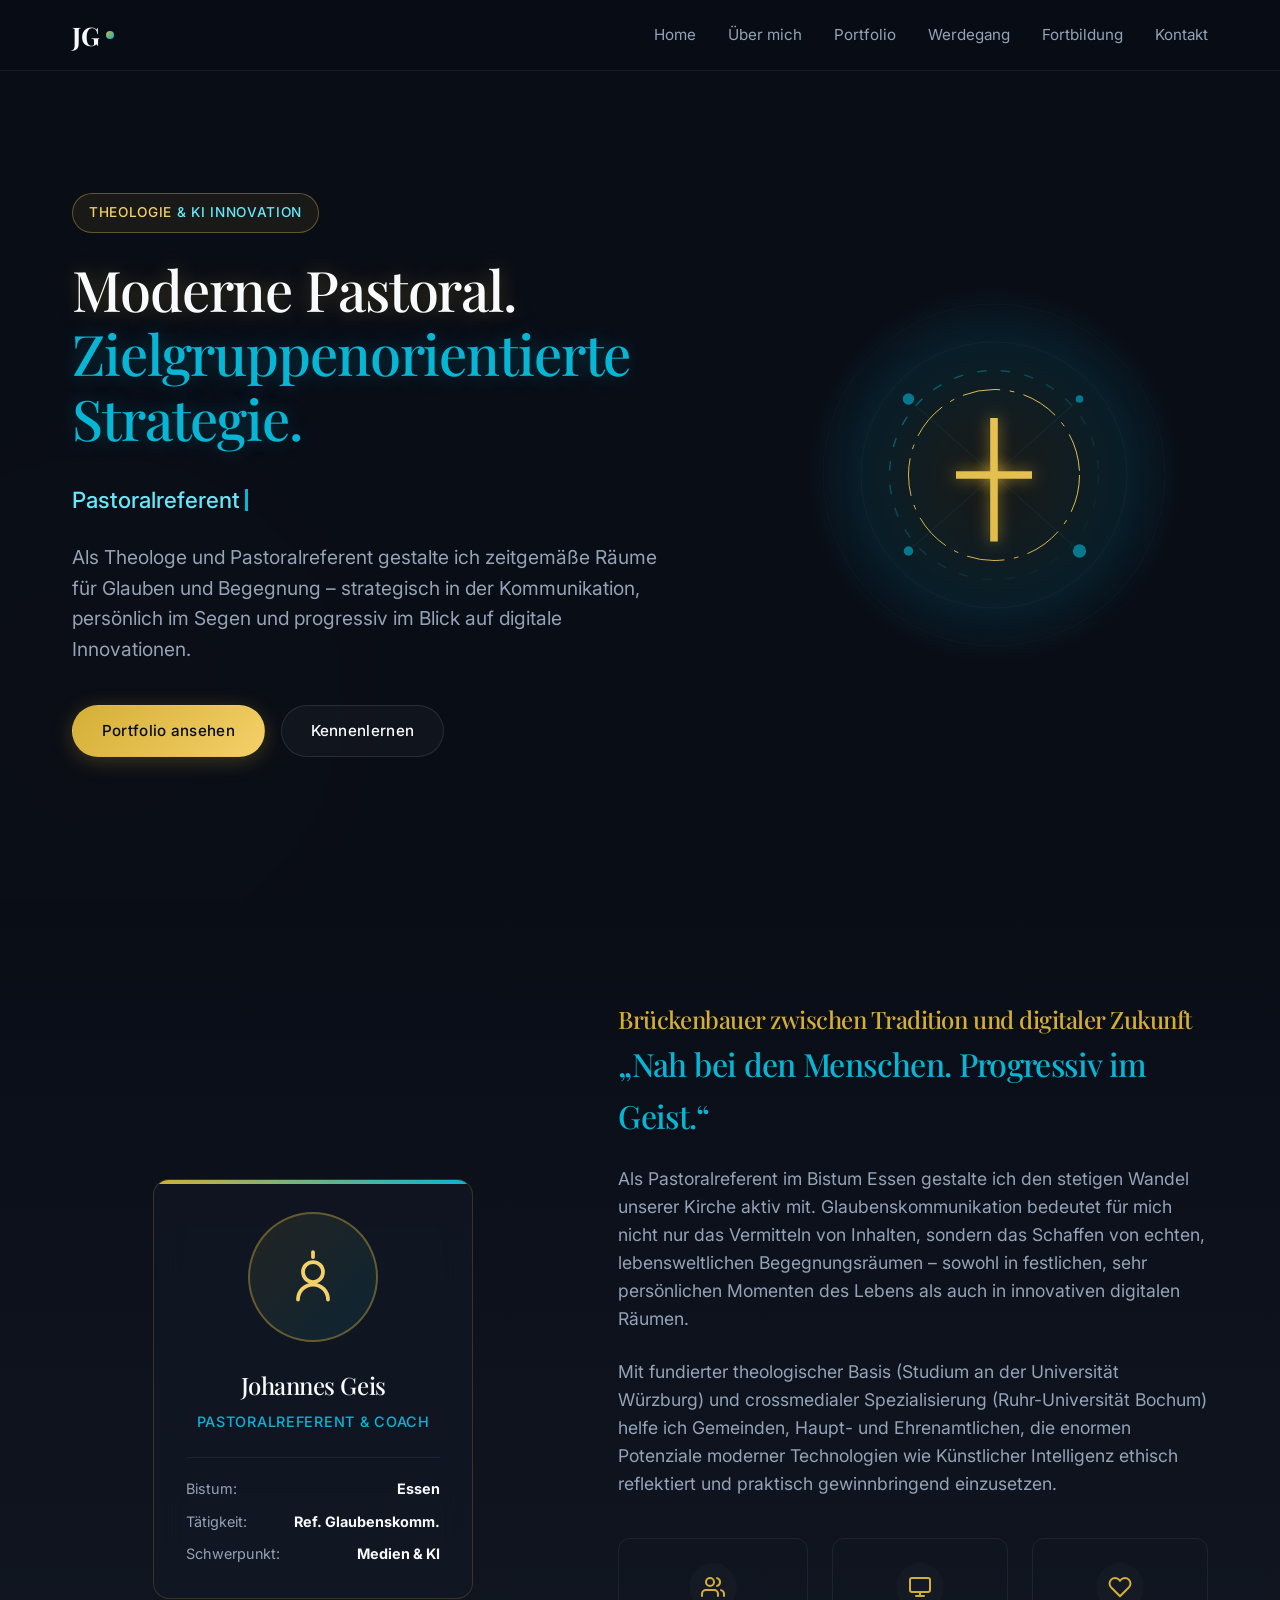
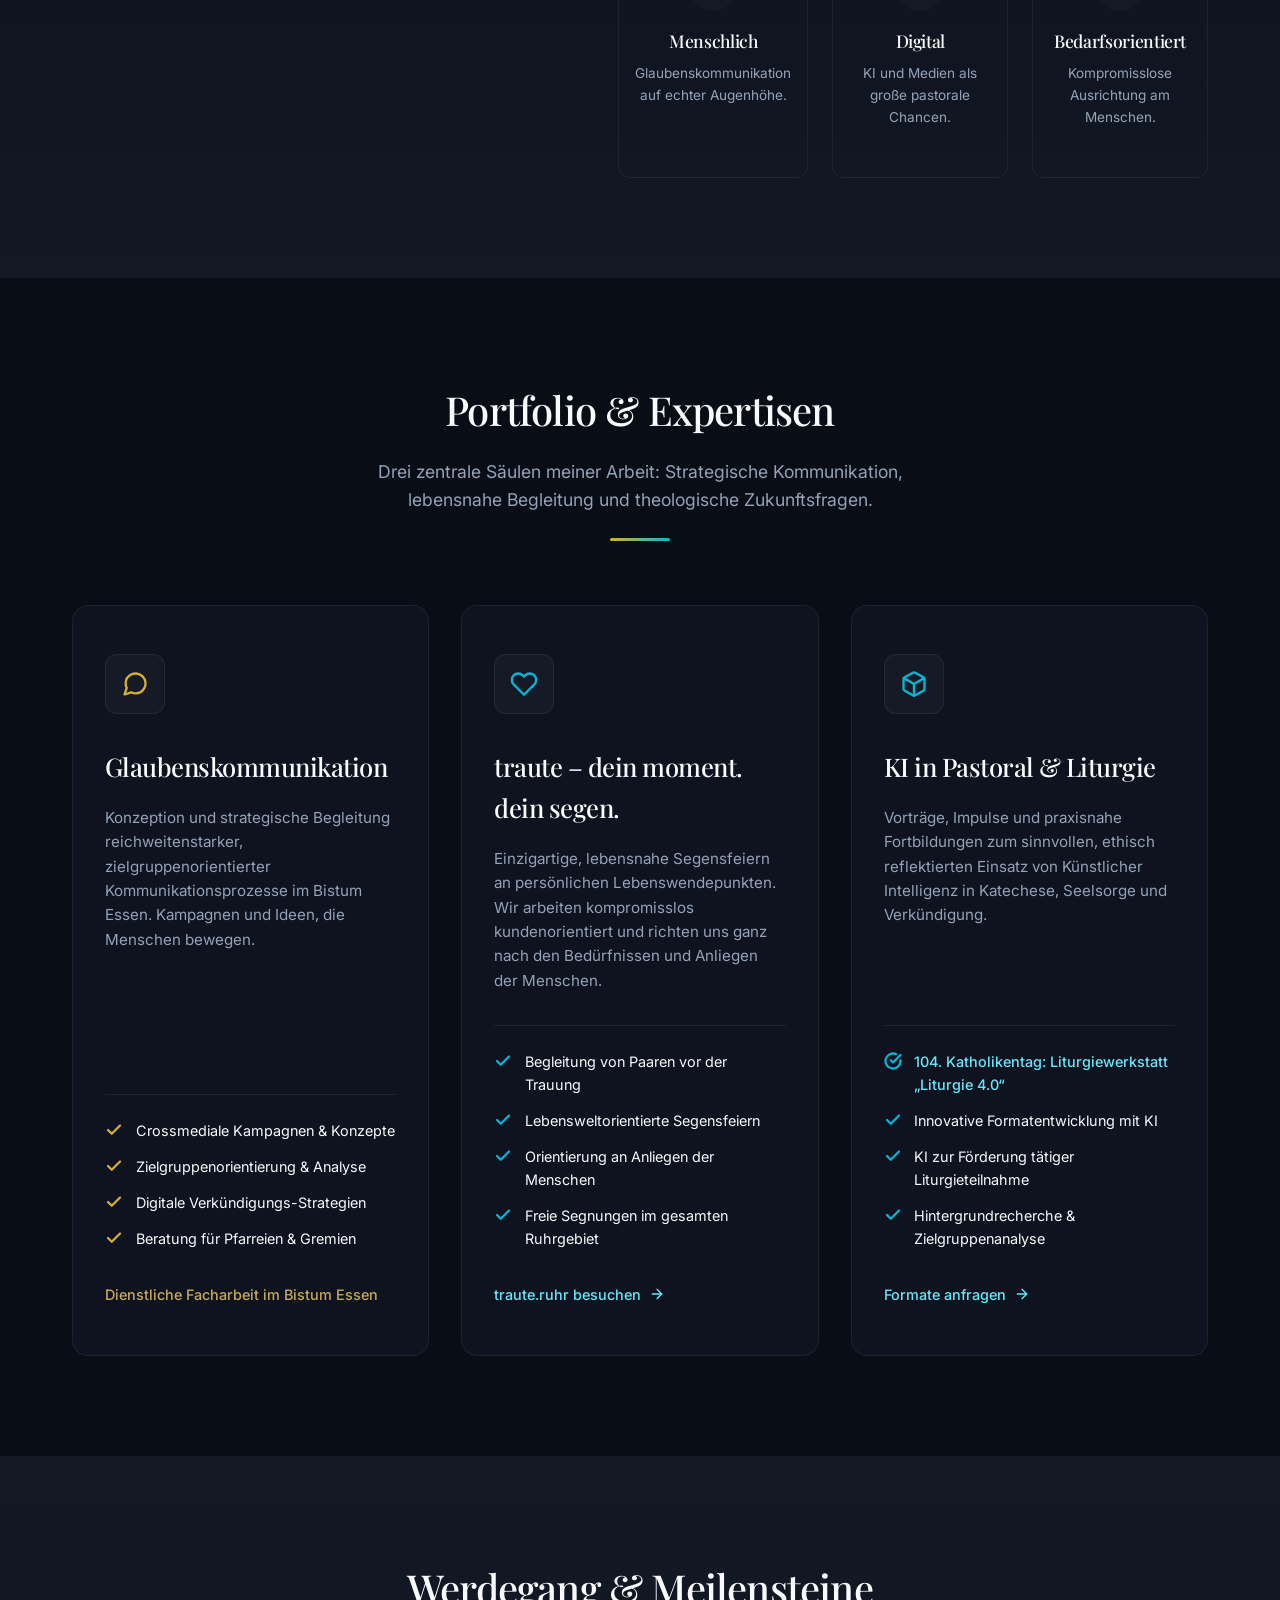
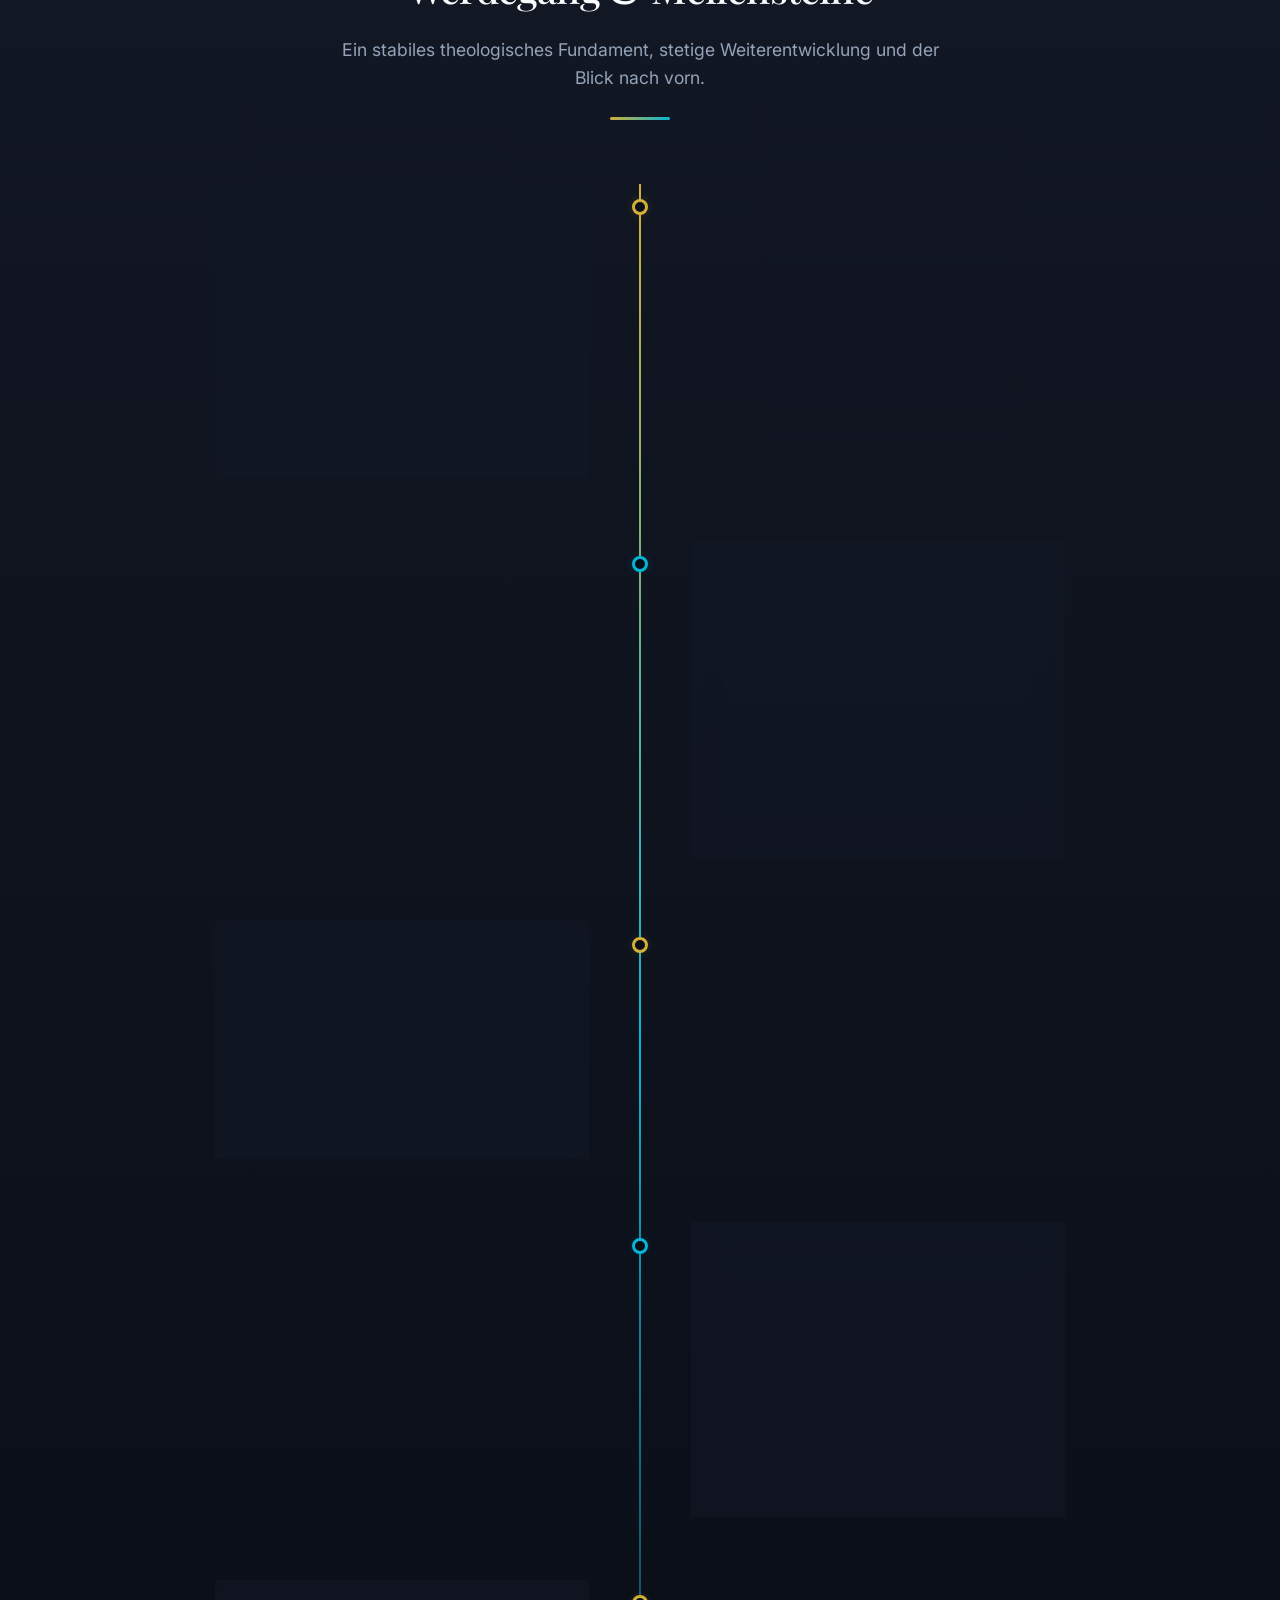
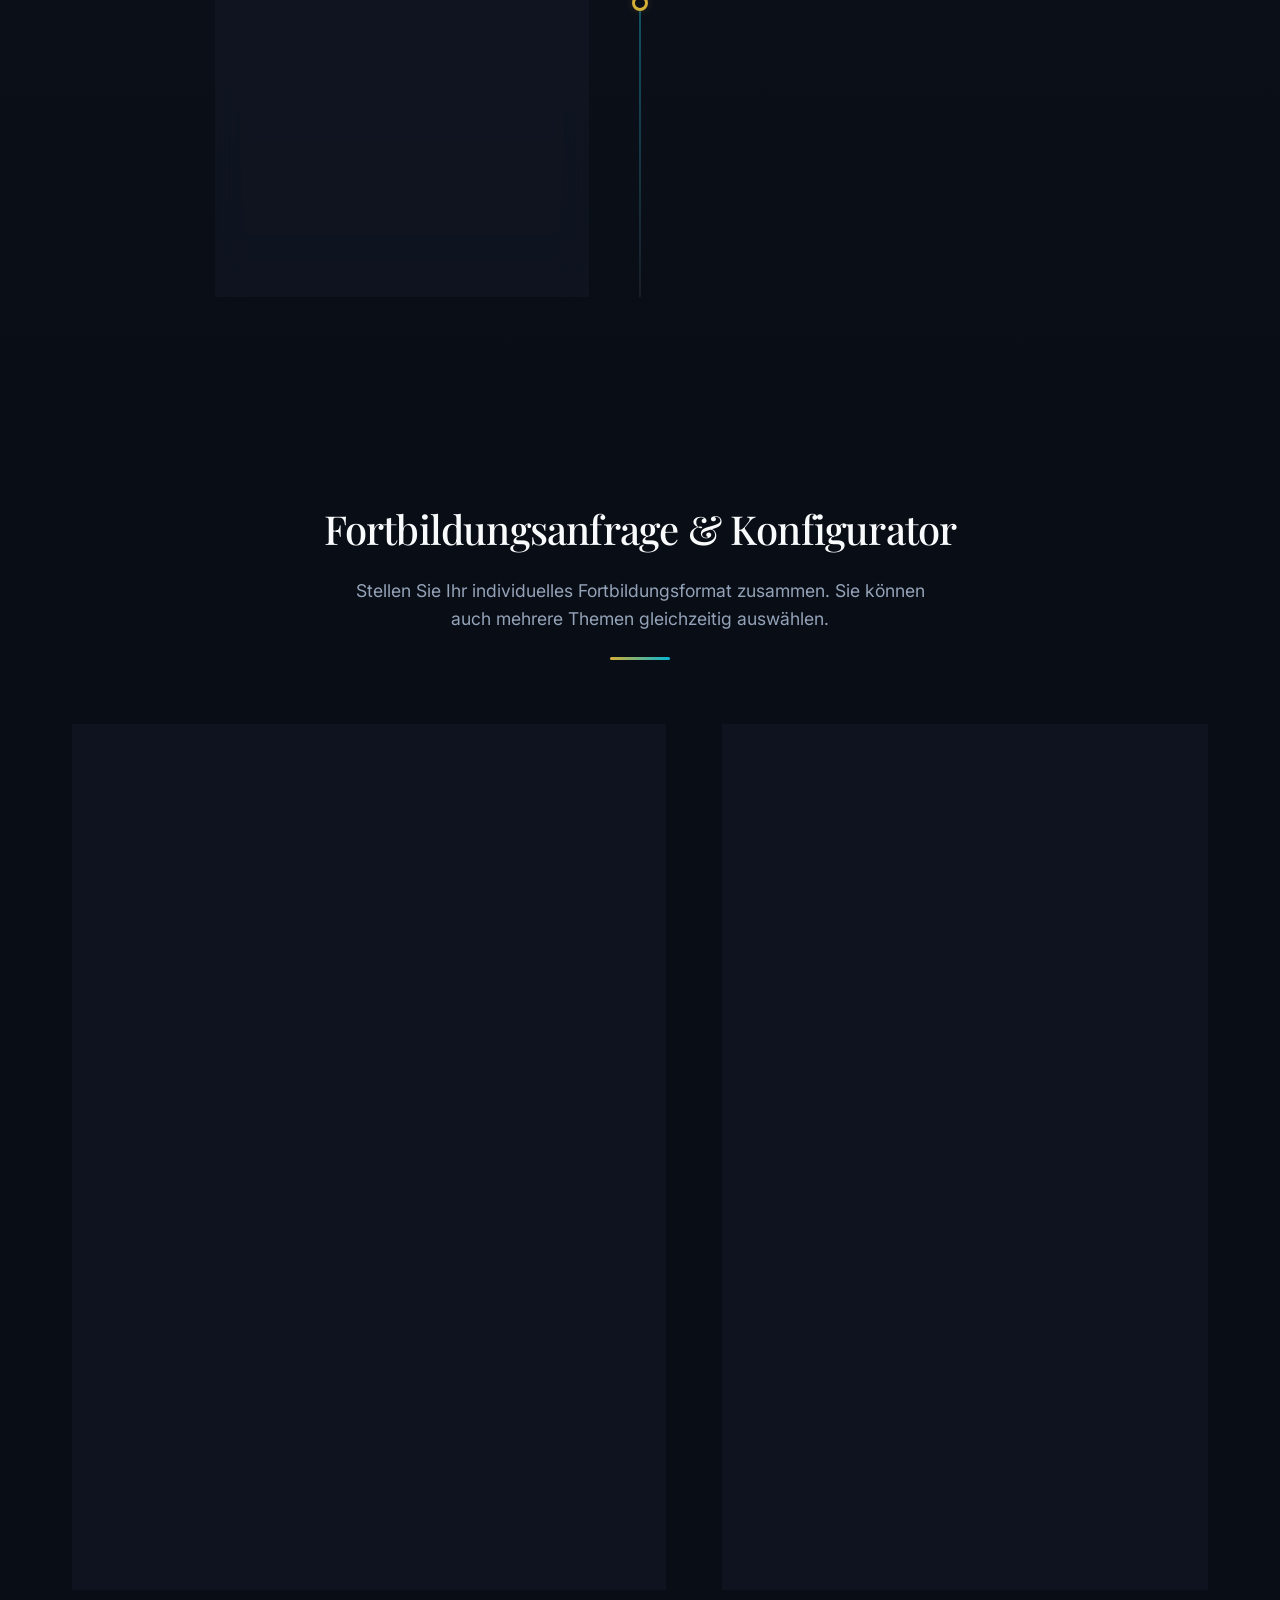
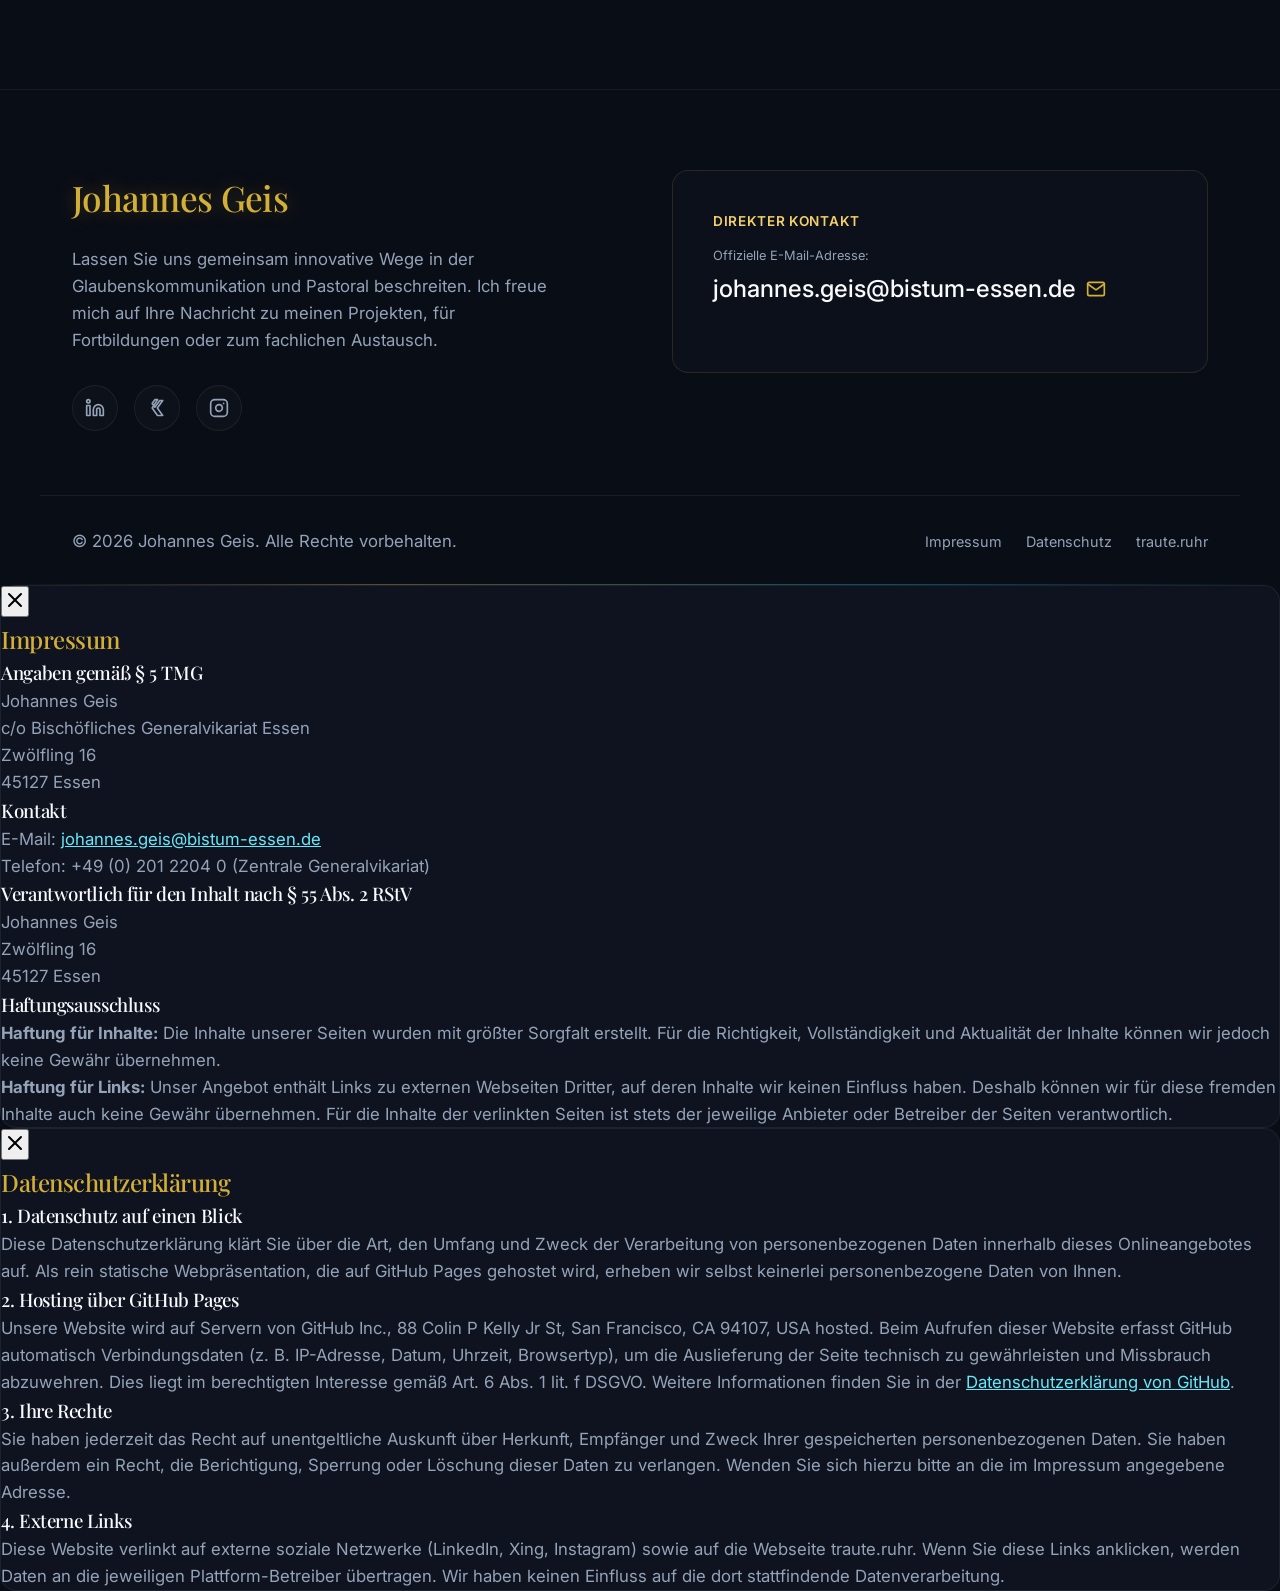
==== commit 704db774: "Update index.html" ====
--- a/index.html
+++ b/index.html
@@ -3,8 +3,8 @@
 <head>
     <meta charset="UTF-8">
     <meta name="viewport" content="width=device-width, initial-scale=1.0">
-    <meta name="description" content="Johannes Geis - Theologe, Pastoralreferent & KI-Coach im Bistum Essen. Fortbildungen zu Künstlicher Intelligenz in Pastoral und Glaubenskommunikation sowie Begleitung im Projekt traute.">
-    <meta name="keywords" content="Johannes Geis, Theologe, Bistum Essen, Pastoralreferent, Künstliche Intelligenz, KI in der Kirche, Glaubenskommunikation, traute, traute.de, Segensfeier, Liturgie 4.0">
+    <meta name="description" content="Johannes Geis - Theologe, Pastoralreferent & KI-Coach im Bistum Essen. Kampagnen-Portfolio, Segensbegleitung im Projekt traute.ruhr und Fortbildungen zum Einsatz von Künstlicher Intelligenz.">
+    <meta name="keywords" content="Johannes Geis, Theologe, Bistum Essen, Pastoralreferent, Künstliche Intelligenz, KI in der Kirche, Glaubenskommunikation, traute.ruhr, Segensfeier, Liturgie 4.0">
     <meta name="author" content="Johannes Geis">
     <meta name="robots" content="index, follow">
     
@@ -12,12 +12,12 @@
     <meta property="og:type" content="website">
     <meta property="og:url" content="https://johannesgeis.de/">
     <meta property="og:title" content="Johannes Geis | Theologe, Pastoralreferent & KI-Coach">
-    <meta property="og:description" content="Verbindung von Theologie und digitalen Werkzeugen von morgen. Fortbildungen zu KI in Seelsorge, Liturgie und Kommunikation.">
+    <meta property="og:description" content="Verbindung von Theologie und digitalen Werkzeugen von morgen. Erfahren Sie mehr über meine Projekte, Kampagnen und Fortbildungen.">
     
     <!-- Twitter -->
     <meta property="twitter:card" content="summary_large_image">
     <meta property="twitter:title" content="Johannes Geis | Theologe, Pastoralreferent & KI-Coach">
-    <meta property="twitter:description" content="Verbindung von Theologie und digitalen Werkzeugen von morgen. Fortbildungen zu KI in Seelsorge, Liturgie und Kommunikation.">
+    <meta property="twitter:description" content="Verbindung von Theologie und digitalen Werkzeugen von morgen. Erfahren Sie mehr über meine Projekte, Kampagnen und Fortbildungen.">
 
     <title>Johannes Geis | Theologe, Pastoralreferent & KI-Coach</title>
     
@@ -42,9 +42,9 @@
             <nav class="nav-menu" id="nav-menu-list">
                 <a href="#hero" class="nav-link" id="nav-link-hero">Home</a>
                 <a href="#about" class="nav-link" id="nav-link-about">Über mich</a>
-                <a href="#expertises" class="nav-link" id="nav-link-expertises">Expertise</a>
+                <a href="#portfolio" class="nav-link" id="nav-link-portfolio">Portfolio</a>
                 <a href="#timeline" class="nav-link" id="nav-link-timeline">Werdegang</a>
-                <a href="#configurator" class="nav-link" id="nav-link-configurator">KI-Konfigurator</a>
+                <a href="#configurator" class="nav-link" id="nav-link-configurator">Fortbildung</a>
                 <a href="#contact" class="nav-link" id="nav-link-contact">Kontakt</a>
             </nav>
         </div>
@@ -71,8 +71,8 @@
                         Als Theologe und Pastoralreferent gestalte ich zeitgemäße Räume für Glauben und Begegnung – strategisch in der Kommunikation, persönlich im Segen und progressiv im Blick auf digitale Innovationen.
                     </p>
                     <div class="hero-btns">
-                        <a href="#expertises" class="btn btn-primary" id="btn-hero-explore">Expertise entdecken</a>
-                        <a href="#configurator" class="btn btn-secondary" id="btn-hero-config">Fortbildung anfragen</a>
+                        <a href="#portfolio" class="btn btn-primary" id="btn-hero-explore">Portfolio ansehen</a>
+                        <a href="#contact" class="btn btn-secondary" id="btn-hero-config">Kennenlernen</a>
                     </div>
                 </div>
                 <div class="hero-art">
@@ -138,12 +138,11 @@
                 <div class="about-image-wrapper reveal">
                     <div class="about-card glass-panel" id="personal-about-card">
                         <div class="avatar-placeholder">
-                            <!-- Elegant SVG Monogram / Theologian Emblem -->
+                            <!-- Elegant SVG Monogram / Emblem -->
                             <svg viewBox="0 0 24 24" fill="none" stroke="currentColor" stroke-width="1.5" stroke-linecap="round" stroke-linejoin="round">
                                 <path d="M18 21a6 6 0 0 0-12 0" />
                                 <circle cx="12" cy="10" r="4" />
                                 <path d="M12 2v2" />
-                            </g>
                             </svg>
                         </div>
                         <h3>Johannes Geis</h3>
@@ -159,8 +158,8 @@
                                 <strong>Ref. Glaubenskomm.</strong>
                             </div>
                             <div class="meta-item">
-                                <span>Expertise:</span>
-                                <strong>Liturgie &amp; KI</strong>
+                                <span>Schwerpunkt:</span>
+                                <strong>Medien &amp; KI</strong>
                             </div>
                         </div>
                     </div>
@@ -169,12 +168,16 @@
                 <div class="about-text-content reveal delay-1">
                     <h2 class="text-gold">Brückenbauer zwischen Tradition und digitaler Zukunft</h2>
                     <h3 class="text-teal">„Nah bei den Menschen. Progressiv im Geist.“</h3>
-                    <p>
-                        Als Pastoralreferent im Bistum Essen gestalte ich den stetigen Wandel unserer Kirche aktiv mit. Glaubenskommunikation bedeutet für mich nicht nur das Vermitteln von Inhalten, sondern das Schaffen von echten, lebensweltlichen Begegnungsräumen – sowohl in festlichen, sehr persönlichen Momenten des Lebens als auch in innovativen digitalen Räumen.
-                    </p>
-                    <p>
-                        Mit fundierter theologischer Basis (Studium an der Universität Würzburg) und crossmedialer Spezialisierung (Ruhr-Universität Bochum) helfe ich Gemeinden, Haupt- und Ehrenamtlichen, die enormen Potenziale moderner Technologien wie Künstlicher Intelligenz ethisch reflektiert und praktisch gewinnbringend einzusetzen.
-                    </p>
+                    
+                    <!-- Beautifully formatted layout block prepared for the user's custom text -->
+                    <div class="about-user-text" id="user-profile-text">
+                        <p>
+                            Als Pastoralreferent im Bistum Essen gestalte ich den stetigen Wandel unserer Kirche aktiv mit. Glaubenskommunikation bedeutet für mich nicht nur das Vermitteln von Inhalten, sondern das Schaffen von echten, lebensweltlichen Begegnungsräumen – sowohl in festlichen, sehr persönlichen Momenten des Lebens als auch in innovativen digitalen Räumen.
+                        </p>
+                        <p>
+                            Mit fundierter theologischer Basis (Studium an der Universität Würzburg) und crossmedialer Spezialisierung (Ruhr-Universität Bochum) helfe ich Gemeinden, Haupt- und Ehrenamtlichen, die enormen Potenziale moderner Technologien wie Künstlicher Intelligenz ethisch reflektiert und praktisch gewinnbringend einzusetzen.
+                        </p>
+                    </div>
                     
                     <div class="values-grid">
                         <div class="value-box">
@@ -195,7 +198,7 @@
                             <div class="value-icon">
                                 <svg width="24" height="24" viewBox="0 0 24 24" fill="none" stroke="currentColor" stroke-width="2" stroke-linecap="round" stroke-linejoin="round"><path d="M20.84 4.61a5.5 5.5 0 0 0-7.78 0L12 5.67l-1.06-1.06a5.5 5.5 0 0 0-7.78 7.78l1.06 1.06L12 21.23l7.78-7.78 1.06-1.06a5.5 5.5 0 0 0 0-7.78z"></path></svg>
                             </div>
-                            <h4>Kundenorientiert</h4>
+                            <h4>Bedarfsorientiert</h4>
                             <p>Kompromisslose Ausrichtung am Menschen.</p>
                         </div>
                     </div>
@@ -203,117 +206,118 @@
             </div>
         </section>
 
-        <!-- EXPERTISES SECTION -->
-        <section class="expertises id-target" id="expertises">
+        <!-- PORTFOLIO & EXPERTISES SECTION -->
+        <section class="expertises id-target" id="portfolio">
             <div class="container">
-                <h2 class="section-title reveal">Tätigkeitsfelder &amp; Expertisen</h2>
-                <p class="section-subtitle reveal delay-1">Die Synthese aus fundierter Theorie, kreativer Strategie und lebensnaher gottesdienstlicher Praxis.</p>
+                <h2 class="section-title reveal">Portfolio &amp; Expertisen</h2>
+                <p class="section-subtitle reveal delay-1">Drei zentrale Säulen meiner Arbeit: Strategische Kommunikation, lebensnahe Begleitung und theologische Zukunftsfragen.</p>
                 
                 <div class="expertises-grid">
-                    <!-- Card 1: KI in der Pastoral -->
-                    <div class="exp-card glass-panel exp-card-glow-teal reveal" id="exp-card-ki">
+                    
+                    <!-- Card 1: Glaubenskommunikation (LEFT) -->
+                    <div class="exp-card glass-panel exp-card-glow-gold reveal" id="exp-card-komm">
+                        <div class="exp-icon">
+                            <svg width="28" height="28" viewBox="0 0 24 24" fill="none" stroke="currentColor" stroke-width="2" stroke-linecap="round" stroke-linejoin="round"><path d="M21 11.5a8.38 8.38 0 0 1-.9 3.8 8.5 8.5 0 0 1-7.6 4.7 8.38 8.38 0 0 1-3.8-.9L3 21l1.9-5.7a8.38 8.38 0 0 1-.9-3.8 8.5 8.5 0 0 1 4.7-7.6 8.38 8.38 0 0 1 3.8-.9h.5a8.48 8.48 0 0 1 8 8v.5z"></path></svg>
+                        </div>
+                        <h3>Glaubenskommunikation</h3>
+                        <p>
+                            Konzeption und strategische Begleitung reichweitenstarker, zielgruppenorientierter Kommunikationsprozesse im Bistum Essen. Kampagnen und Ideen, die Menschen bewegen.
+                        </p>
+                        <ul class="exp-list">
+                            <li class="exp-list-item">
+                                <svg viewBox="0 0 24 24" fill="none" stroke="currentColor" stroke-width="3" stroke-linecap="round" stroke-linejoin="round"><polyline points="20 6 9 17 4 12"></polyline></svg>
+                                Crossmediale Kampagnen &amp; Konzepte
+                            </li>
+                            <li class="exp-list-item">
+                                <svg viewBox="0 0 24 24" fill="none" stroke="currentColor" stroke-width="3" stroke-linecap="round" stroke-linejoin="round"><polyline points="20 6 9 17 4 12"></polyline></svg>
+                                Zielgruppenorientierung &amp; Analyse
+                            </li>
+                            <li class="exp-list-item">
+                                <svg viewBox="0 0 24 24" fill="none" stroke="currentColor" stroke-width="3" stroke-linecap="round" stroke-linejoin="round"><polyline points="20 6 9 17 4 12"></polyline></svg>
+                                Digitale Verkündigungs-Strategien
+                            </li>
+                            <li class="exp-list-item">
+                                <svg viewBox="0 0 24 24" fill="none" stroke="currentColor" stroke-width="3" stroke-linecap="round" stroke-linejoin="round"><polyline points="20 6 9 17 4 12"></polyline></svg>
+                                Beratung für Pfarreien &amp; Gremien
+                            </li>
+                        </ul>
+                        <div class="exp-btn-wrapper">
+                            <span class="exp-link" style="opacity: 0.8; cursor: default;">
+                                Dienstliche Facharbeit im Bistum Essen
+                            </span>
+                        </div>
+                    </div>
+
+                    <!-- Card 2: traute.ruhr (MIDDLE - CORRECTED DOMAIN) -->
+                    <div class="exp-card glass-panel exp-card-glow-teal reveal delay-1" id="exp-card-traute">
+                        <div class="exp-icon">
+                            <svg width="28" height="28" viewBox="0 0 24 24" fill="none" stroke="currentColor" stroke-width="2" stroke-linecap="round" stroke-linejoin="round"><path d="M20.84 4.61a5.5 5.5 0 0 0-7.78 0L12 5.67l-1.06-1.06a5.5 5.5 0 0 0-7.78 7.78l1.06 1.06L12 21.23l7.78-7.78 1.06-1.06a5.5 5.5 0 0 0 0-7.78z"></path></svg>
+                        </div>
+                        <h3>traute – dein moment. dein segen.</h3>
+                        <p>
+                            Einzigartige, lebensnahe Segensfeiern an persönlichen Lebenswendepunkten. Wir arbeiten kompromisslos kundenorientiert und richten uns ganz nach den Bedürfnissen und Anliegen der Menschen.
+                        </p>
+                        <ul class="exp-list">
+                            <li class="exp-list-item">
+                                <svg viewBox="0 0 24 24" fill="none" stroke="currentColor" stroke-width="3" stroke-linecap="round" stroke-linejoin="round"><polyline points="20 6 9 17 4 12"></polyline></svg>
+                                Begleitung von Paaren vor der Trauung
+                            </li>
+                            <li class="exp-list-item">
+                                <svg viewBox="0 0 24 24" fill="none" stroke="currentColor" stroke-width="3" stroke-linecap="round" stroke-linejoin="round"><polyline points="20 6 9 17 4 12"></polyline></svg>
+                                Lebensweltorientierte Segensfeiern
+                            </li>
+                            <li class="exp-list-item">
+                                <svg viewBox="0 0 24 24" fill="none" stroke="currentColor" stroke-width="3" stroke-linecap="round" stroke-linejoin="round"><polyline points="20 6 9 17 4 12"></polyline></svg>
+                                Orientierung an Anliegen der Menschen
+                            </li>
+                            <li class="exp-list-item">
+                                <svg viewBox="0 0 24 24" fill="none" stroke="currentColor" stroke-width="3" stroke-linecap="round" stroke-linejoin="round"><polyline points="20 6 9 17 4 12"></polyline></svg>
+                                Freie Segnungen im gesamten Ruhrgebiet
+                            </li>
+                        </ul>
+                        <div class="exp-btn-wrapper">
+                            <a href="https://traute.ruhr" target="_blank" rel="noopener" class="exp-link" id="link-exp-traute-cta">
+                                traute.ruhr besuchen
+                                <svg width="16" height="16" viewBox="0 0 24 24" fill="none" stroke="currentColor" stroke-width="2" stroke-linecap="round" stroke-linejoin="round"><line x1="5" y1="12" x2="19" y2="12"></line><polyline points="12 5 19 12 12 19"></polyline></svg>
+                            </a>
+                        </div>
+                    </div>
+
+                    <!-- Card 3: KI in der Pastoral & Liturgiewerkstatt (RIGHT) -->
+                    <div class="exp-card glass-panel exp-card-glow-teal reveal delay-2" id="exp-card-ki">
                         <div class="exp-icon">
                             <svg width="28" height="28" viewBox="0 0 24 24" fill="none" stroke="currentColor" stroke-width="2" stroke-linecap="round" stroke-linejoin="round"><path d="M21 16V8a2 2 0 0 0-1-1.73l-7-4a2 2 0 0 0-2 0l-7 4A2 2 0 0 0 3 8v8a2 2 0 0 0 1 1.73l7 4a2 2 0 0 0 2 0l7-4A2 2 0 0 0 21 16z"></path><polyline points="3.27 6.96 12 12.01 20.73 6.96"></polyline><line x1="12" y1="22.08" x2="12" y2="12"></line></svg>
                         </div>
                         <h3>KI in Pastoral &amp; Liturgie</h3>
                         <p>
-                            Praxisnahe Fortbildungen, Vorträge und Impulse zur Implementierung generativer KI-Systeme. Ich zeige auf, wie Technologie und Spiritualität synergetisch zusammenwirken.
+                            Vorträge, Impulse und praxisnahe Fortbildungen zum sinnvollen, ethisch reflektierten Einsatz von Künstlicher Intelligenz in Katechese, Seelsorge und Verkündigung.
                         </p>
                         <ul class="exp-list">
+                            <li class="exp-list-item" style="font-weight: 500; color: var(--teal-light);">
+                                <svg viewBox="0 0 24 24" fill="none" stroke="currentColor" stroke-width="3" stroke-linecap="round" stroke-linejoin="round"><path d="M22 11.08V12a10 10 0 1 1-5.93-9.14"></path><polyline points="22 4 12 14.01 9 11.01"></polyline></svg>
+                                104. Katholikentag: Liturgiewerkstatt „Liturgie 4.0“
+                            </li>
                             <li class="exp-list-item">
                                 <svg viewBox="0 0 24 24" fill="none" stroke="currentColor" stroke-width="3" stroke-linecap="round" stroke-linejoin="round"><polyline points="20 6 9 17 4 12"></polyline></svg>
                                 Innovative Formatentwicklung mit KI
                             </li>
                             <li class="exp-list-item">
                                 <svg viewBox="0 0 24 24" fill="none" stroke="currentColor" stroke-width="3" stroke-linecap="round" stroke-linejoin="round"><polyline points="20 6 9 17 4 12"></polyline></svg>
-                                Effiziente Hintergrundrecherchen
-                            </li>
-                            <li class="exp-list-item">
-                                <svg viewBox="0 0 24 24" fill="none" stroke="currentColor" stroke-width="3" stroke-linecap="round" stroke-linejoin="round"><polyline points="20 6 9 17 4 12"></polyline></svg>
-                                Liturgie: Tätige Teilnahme fördern
-                            </li>
-                            <li class="exp-list-item">
-                                <svg viewBox="0 0 24 24" fill="none" stroke="currentColor" stroke-width="3" stroke-linecap="round" stroke-linejoin="round"><polyline points="20 6 9 17 4 12"></polyline></svg>
-                                Zielgruppenanalyse für die Katechese
+                                KI zur Förderung tätiger Liturgieteilnahme
+                            </li>
+                            <li class="exp-list-item">
+                                <svg viewBox="0 0 24 24" fill="none" stroke="currentColor" stroke-width="3" stroke-linecap="round" stroke-linejoin="round"><polyline points="20 6 9 17 4 12"></polyline></svg>
+                                Hintergrundrecherche &amp; Zielgruppenanalyse
                             </li>
                         </ul>
                         <div class="exp-btn-wrapper">
                             <a href="#configurator" class="exp-link" id="link-exp-ki-cta">
-                                Konfigurieren &amp; Anfragen
+                                Formate anfragen
                                 <svg width="16" height="16" viewBox="0 0 24 24" fill="none" stroke="currentColor" stroke-width="2" stroke-linecap="round" stroke-linejoin="round"><line x1="5" y1="12" x2="19" y2="12"></line><polyline points="12 5 19 12 12 19"></polyline></svg>
                             </a>
                         </div>
                     </div>
 
-                    <!-- Card 2: Glaubenskommunikation -->
-                    <div class="exp-card glass-panel exp-card-glow-gold reveal delay-1" id="exp-card-komm">
-                        <div class="exp-icon">
-                            <svg width="28" height="28" viewBox="0 0 24 24" fill="none" stroke="currentColor" stroke-width="2" stroke-linecap="round" stroke-linejoin="round"><path d="M21 11.5a8.38 8.38 0 0 1-.9 3.8 8.5 8.5 0 0 1-7.6 4.7 8.38 8.38 0 0 1-3.8-.9L3 21l1.9-5.7a8.38 8.38 0 0 1-.9-3.8 8.5 8.5 0 0 1 4.7-7.6 8.38 8.38 0 0 1 3.8-.9h.5a8.48 8.48 0 0 1 8 8v.5z"></path></svg>
-                        </div>
-                        <h3>Glaubenskommunikation</h3>
-                        <p>
-                            Entwicklung zielgerichteter, crossmedialer Kommunikationsprozesse für Pfarreien und Institutionen. Ich helfe, Glaubensinhalte zeitgemäß und nahbar zu platzieren.
-                        </p>
-                        <ul class="exp-list">
-                            <li class="exp-list-item">
-                                <svg viewBox="0 0 24 24" fill="none" stroke="currentColor" stroke-width="3" stroke-linecap="round" stroke-linejoin="round"><polyline points="20 6 9 17 4 12"></polyline></svg>
-                                Zielgruppenorientierung in der Verkündigung
-                            </li>
-                            <li class="exp-list-item">
-                                <svg viewBox="0 0 24 24" fill="none" stroke="currentColor" stroke-width="3" stroke-linecap="round" stroke-linejoin="round"><polyline points="20 6 9 17 4 12"></polyline></svg>
-                                Crossmediale Kommunikationsstrategien
-                            </li>
-                            <li class="exp-list-item">
-                                <svg viewBox="0 0 24 24" fill="none" stroke="currentColor" stroke-width="3" stroke-linecap="round" stroke-linejoin="round"><polyline points="20 6 9 17 4 12"></polyline></svg>
-                                Social-Media-Beratung im kirchlichen Raum
-                            </li>
-                            <li class="exp-list-item">
-                                <svg viewBox="0 0 24 24" fill="none" stroke="currentColor" stroke-width="3" stroke-linecap="round" stroke-linejoin="round"><polyline points="20 6 9 17 4 12"></polyline></svg>
-                                Glauben im digitalen Zeitalter vermitteln
-                            </li>
-                        </ul>
-                        <div class="exp-btn-wrapper">
-                            <a href="#configurator" class="exp-link" id="link-exp-komm-cta">
-                                Fortbildungsformate ansehen
-                                <svg width="16" height="16" viewBox="0 0 24 24" fill="none" stroke="currentColor" stroke-width="2" stroke-linecap="round" stroke-linejoin="round"><line x1="5" y1="12" x2="19" y2="12"></line><polyline points="12 5 19 12 12 19"></polyline></svg>
-                            </a>
-                        </div>
-                    </div>
-
-                    <!-- Card 3: traute.de -->
-                    <div class="exp-card glass-panel exp-card-glow-teal reveal delay-2" id="exp-card-traute">
-                        <div class="exp-icon">
-                            <svg width="28" height="28" viewBox="0 0 24 24" fill="none" stroke="currentColor" stroke-width="2" stroke-linecap="round" stroke-linejoin="round"><path d="M20.84 4.61a5.5 5.5 0 0 0-7.78 0L12 5.67l-1.06-1.06a5.5 5.5 0 0 0-7.78 7.78l1.06 1.06L12 21.23l7.78-7.78 1.06-1.06a5.5 5.5 0 0 0 0-7.78z"></path></svg>
-                        </div>
-                        <h3>traute – dein moment. dein segen.</h3>
-                        <p>
-                            Einzigartige, lebensnahe Segensfeiern an persönlichen Wendepunkten des Lebens. Wir arbeiten kompromisslos kundenorientiert und richten uns an den realen Bedürfnissen der Menschen aus.
-                        </p>
-                        <ul class="exp-list">
-                            <li class="exp-list-item">
-                                <svg viewBox="0 0 24 24" fill="none" stroke="currentColor" stroke-width="3" stroke-linecap="round" stroke-linejoin="round"><polyline points="20 6 9 17 4 12"></polyline></svg>
-                                Begleitung von Paaren vor der Trauung
-                            </li>
-                            <li class="exp-list-item">
-                                <svg viewBox="0 0 24 24" fill="none" stroke="currentColor" stroke-width="3" stroke-linecap="round" stroke-linejoin="round"><polyline points="20 6 9 17 4 12"></polyline></svg>
-                                Lebensweltorientierte Segensfeiern
-                            </li>
-                            <li class="exp-list-item">
-                                <svg viewBox="0 0 24 24" fill="none" stroke="currentColor" stroke-width="3" stroke-linecap="round" stroke-linejoin="round"><polyline points="20 6 9 17 4 12"></polyline></svg>
-                                Fokus auf persönliche Bedürfnisse &amp; Anliegen
-                            </li>
-                            <li class="exp-list-item">
-                                <svg viewBox="0 0 24 24" fill="none" stroke="currentColor" stroke-width="3" stroke-linecap="round" stroke-linejoin="round"><polyline points="20 6 9 17 4 12"></polyline></svg>
-                                Freie kirchliche Trauungen im Ruhrgebiet
-                            </li>
-                        </ul>
-                        <div class="exp-btn-wrapper">
-                            <a href="https://traute.de" target="_blank" rel="noopener" class="exp-link" id="link-exp-traute-cta">
-                                traute.de besuchen
-                                <svg width="16" height="16" viewBox="0 0 24 24" fill="none" stroke="currentColor" stroke-width="2" stroke-linecap="round" stroke-linejoin="round"><line x1="5" y1="12" x2="19" y2="12"></line><polyline points="12 5 19 12 12 19"></polyline></svg>
-                            </a>
-                        </div>
-                    </div>
                 </div>
             </div>
         </section>
@@ -322,78 +326,66 @@
         <section class="timeline-section id-target" id="timeline">
             <div class="container">
                 <h2 class="section-title reveal">Werdegang &amp; Meilensteine</h2>
-                <p class="section-subtitle reveal delay-1">Ein theologisches Fundament, stetige Weiterentwicklung und der Blick nach vorn.</p>
+                <p class="section-subtitle reveal delay-1">Ein stabiles theologisches Fundament, stetige Weiterentwicklung und der Blick nach vorn.</p>
                 
                 <div class="timeline-container">
-                    
-                    <!-- Item 1: Katholikentag 2026 -->
-                    <div class="timeline-item reveal">
-                        <div class="timeline-node"></div>
-                        <div class="timeline-item-content glass-panel" id="timeline-item-katholikentag">
-                            <span class="timeline-date">Mai 2026</span>
-                            <h3>Liturgiewerkstatt beim 104. Katholikentag</h3>
-                            <p>
-                                Mitwirkung an der renommierten Liturgiewerkstatt beim Deutschen Katholikentag in Würzburg. Gemeinsam mit Prof. Dr. Martin Stuflesser und Stefanie Penker Mitgestaltung der Zukunftswerkstatt zum Thema <strong>„Liturgie 4.0: Zielgruppengottesdienste mit KI und Social Media“</strong>.
-                            </p>
-                        </div>
-                    </div>
-
-                    <!-- Item 2: Traute -->
+
+                    <!-- Item 1: Traute -->
                     <div class="timeline-item reveal">
                         <div class="timeline-node"></div>
                         <div class="timeline-item-content glass-panel" id="timeline-item-traute">
                             <span class="timeline-date">Seit Oktober 2024</span>
-                            <h3>Referent für das Projekt „traute“</h3>
+                            <h3>Begleitung im Segensprojekt „traute“</h3>
                             <p>
-                                Übernahme der Referententätigkeit für das innovative Segens- und Hochzeitsprojekt <strong>traute</strong> (Bistum Essen) zur zeitgemäßen Begleitung und Segnung von Menschen an ihren Lebenswendepunkten – bedürfnisorientiert und kundenfokussiert.
+                                Seelsorgliche und gestalterische Begleitung im kundenorientierten Hochzeits- und Segensprojekt <strong>traute.ruhr</strong> des Bistums Essen. Individuelle, moderne Rituale ganz an den Wünschen der Menschen ausgerichtet.
                             </p>
                         </div>
                     </div>
 
-                    <!-- Item 3: Crossmedia Ref -->
+                    <!-- Item 2: Crossmedia Ref -->
                     <div class="timeline-item reveal">
                         <div class="timeline-node"></div>
                         <div class="timeline-item-content glass-panel" id="timeline-item-crossmedia">
                             <span class="timeline-date">Seit Januar 2024</span>
                             <h3>Referent für crossmediale Glaubenskommunikation</h3>
                             <p>
-                                Beauftragung im Bischöflichen Generalvikariat Essen als Fachreferent. Beratung und strategische Begleitung von Pfarreien bei der Konzeption, Ausrichtung und praktischen Umsetzung digitaler Verkündigungs- und Kommunikationsprozesse.
+                                Referent im Bischöflichen Generalvikariat Essen. Fachliche und strategische Beratung von Pfarreien bei der Konzeption, Steuerung und zielgruppengerechten Umsetzung crossmedialer Medien- und Verkündigungsprozesse.
                             </p>
                         </div>
                     </div>
 
-                    <!-- Item 4: Commissioning -->
+                    <!-- Item 3: Commissioning -->
                     <div class="timeline-item reveal">
                         <div class="timeline-node"></div>
                         <div class="timeline-item-content glass-panel" id="timeline-item-commissioning">
                             <span class="timeline-date">Juni 2018</span>
-                            <h3>Feierliche Beauftragung</h3>
+                            <h3>Beauftragung als Pastoralreferent</h3>
                             <p>
-                                Offizielle feierliche Aussendung und Beauftragung für den seelsorglichen Dienst als Pastoralreferent im Bistum Essen durch Ruhrbischof Dr. Franz-Josef Overbeck im Hohen Dom zu Essen.
+                                Offizielle feierliche Beauftragung für den seelsorglichen und pastoralen Dienst im Bistum Essen durch Ruhrbischof Dr. Franz-Josef Overbeck im Hohen Dom zu Essen.
                             </p>
                         </div>
                     </div>
 
-                    <!-- Item 5: Liebfrauen Bochum -->
+                    <!-- Item 4: Liebfrauen Bochum -->
                     <div class="timeline-item reveal">
                         <div class="timeline-node"></div>
                         <div class="timeline-item-content glass-panel" id="timeline-item-bochum">
                             <span class="timeline-date">August 2015 – September 2024</span>
                             <h3>Pastoralreferent in Liebfrauen, Bochum</h3>
                             <p>
-                                Mehrjährige prägende Tätigkeit als Seelsorger und Pastoralreferent in der Pfarrei Liebfrauen in Bochum. Schwerpunkte in der lokalen Glaubensvermittlung, Katechese und dem Aufbau erster digitaler Pastoralprojekte.
+                                Mehrjährige seelsorgliche Tätigkeit als Pastoralreferent in der Pfarrei Liebfrauen in Bochum. Schwerpunkte in der lokalen Glaubensvermittlung, Katechese und dem Aufbau erster crossmedialer Projekte.
                             </p>
                         </div>
                     </div>
 
-                    <!-- Item 6: Studies -->
+                    <!-- Item 5: Studies -->
                     <div class="timeline-item reveal">
                         <div class="timeline-node"></div>
                         <div class="timeline-item-content glass-panel" id="timeline-item-studies">
                             <span class="timeline-date">Ausbildung &amp; Studium</span>
                             <h3>Theologisches &amp; mediales Fundament</h3>
                             <p>
-                                Erfolgreiches Diplom-Studium der <strong>Katholischen Theologie</strong> an der <strong>Universität Würzburg</strong>. Ergänzend dazu zukunftsweisendes Zertifikatsstudium im Bereich <strong>„Crossmediale Glaubenskommunikation“</strong> an der <strong>Ruhr-Universität Bochum</strong>.
+                                Erfolgreiches Studium der <strong>Katholischen Theologie</strong> an der <strong>Universität Würzburg</strong> (Diplom). Ergänzendes Zertifikatsstudium im Bereich <strong>„Crossmediale Glaubenskommunikation“</strong> an der <strong>Ruhr-Universität Bochum</strong>.
                             </p>
                         </div>
                     </div>
@@ -405,22 +397,22 @@
         <!-- INTERACTIVE CONFIGURATOR SECTION -->
         <section class="configurator id-target" id="configurator">
             <div class="container">
-                <h2 class="section-title reveal">KI- &amp; Workshop-Konfigurator</h2>
-                <p class="section-subtitle reveal delay-1">Stellen Sie Ihr individuelles Fortbildungsformat zusammen und erstellen Sie direkt eine Anfrage.</p>
+                <h2 class="section-title reveal">Fortbildungsanfrage &amp; Konfigurator</h2>
+                <p class="section-subtitle reveal delay-1">Stellen Sie Ihr individuelles Fortbildungsformat zusammen. Sie können auch mehrere Themen gleichzeitig auswählen.</p>
                 
                 <div class="config-grid">
                     <!-- Column 1: Config Steps -->
                     <div class="config-form-wrapper glass-panel reveal" id="configurator-box">
                         <h3>
                             <svg width="24" height="24" viewBox="0 0 24 24" fill="none" stroke="currentColor" stroke-width="2" stroke-linecap="round" stroke-linejoin="round"><polygon points="5 3 19 12 5 21 5 3"></polygon></svg>
-                            Anfrage konfigurieren
+                            Themen &amp; Formate wählen
                         </h3>
                         
-                        <!-- Step 1: Theme -->
+                        <!-- Step 1: Theme (MULTI SELECT ENABLED) -->
                         <div class="config-step">
                             <div class="config-step-title">
                                 <span class="config-step-number">1</span>
-                                Wählen Sie ein Wunschthema:
+                                Wunschthemen wählen (Mehrfachauswahl möglich):
                             </div>
                             <div class="config-options" id="config-step-theme">
                                 <div class="config-option active" data-value="format">
@@ -454,11 +446,11 @@
                             </div>
                         </div>
 
-                        <!-- Step 2: Format -->
+                        <!-- Step 2: Format (SINGLE SELECT) -->
                         <div class="config-step">
                             <div class="config-step-title">
                                 <span class="config-step-number">2</span>
-                                Wählen Sie das passende Format:
+                                Gewünschtes Format wählen:
                             </div>
                             <div class="config-options grid-2-col" id="config-step-format">
                                 <div class="config-option" data-value="impulsvortrag">
@@ -502,13 +494,13 @@
                             </div>
                             
                             <div class="config-result-body">
-                                <div class="config-result-preview" id="config-text-preview">Ich interessiere mich für einen halbtägigen Workshop zum Thema 'Formatentwicklung mit KI'...</div>
+                                <div class="config-result-preview" id="config-text-preview">Ich interessiere mich für einen halbtägigen Workshop...</div>
                             </div>
                             
                             <div class="config-result-footer">
                                 <button class="btn btn-primary config-copy-btn" id="btn-config-copy-action">
                                     <svg width="18" height="18" viewBox="0 0 24 24" fill="none" stroke="currentColor" stroke-width="2" stroke-linecap="round" stroke-linejoin="round"><rect x="9" y="9" width="13" height="13" rx="2" ry="2"></rect><path d="M5 15H4a2 2 0 0 1-2-2V4a2 2 0 0 1 2-2h9a2 2 0 0 1 2 2v1"></path></svg>
-                                    Kopieren &amp; E-Mail schreiben
+                                    Entwurf kopieren &amp; E-Mail senden
                                 </button>
                                 <p class="config-btn-hint">
                                     Der Text wird kopiert und Ihr Mailprogramm wird automatisch geöffnet.
@@ -528,16 +520,16 @@
             <div class="footer-about reveal">
                 <h2 class="text-gold glow-text-gold">Johannes Geis</h2>
                 <p>
-                    Lassen Sie uns gemeinsam innovative Wege in der Glaubenskommunikation und Pastoral beschreiten. Ich freue mich auf Ihre Anfrage zu Fortbildungen, Kooperationen oder Vorträgen.
+                    Lassen Sie uns gemeinsam innovative Wege in der Glaubenskommunikation und Pastoral beschreiten. Ich freue mich auf Ihre Nachricht zu meinen Projekten, für Fortbildungen oder zum fachlichen Austausch.
                 </p>
                 <div class="footer-socials">
-                    <a href="https://www.linkedin.com/in/johannes-geis-essen/" target="_blank" rel="noopener" class="social-btn linkedin" id="social-linkedin" aria-label="LinkedIn Profil">
+                    <a href="https://www.linkedin.com/in/johannes-geis-029358204/" target="_blank" rel="noopener" class="social-btn linkedin" id="social-linkedin" aria-label="LinkedIn Profil">
                         <svg width="20" height="20" viewBox="0 0 24 24" fill="none" stroke="currentColor" stroke-width="2" stroke-linecap="round" stroke-linejoin="round"><path d="M16 8a6 6 0 0 1 6 6v7h-4v-7a2 2 0 0 0-2-2 2 2 0 0 0-2 2v7h-4v-7a6 6 0 0 1 6-6z"></path><rect x="2" y="9" width="4" height="12"></rect><circle cx="4" cy="4" r="2"></circle></svg>
                     </a>
-                    <a href="https://www.xing.com/profile/Johannes_Geis4" target="_blank" rel="noopener" class="social-btn xing" id="social-xing" aria-label="XING Profil">
+                    <a href="https://www.xing.com/profile/Johannes_Geis10" target="_blank" rel="noopener" class="social-btn xing" id="social-xing" aria-label="XING Profil">
                         <svg width="20" height="20" viewBox="0 0 24 24" fill="none" stroke="currentColor" stroke-width="2" stroke-linecap="round" stroke-linejoin="round"><path d="M18.84 21L12.4 12l6.44-9h-3.47L9.43 11l-.01.01L6.2 6.53 9.4 2h3.33L6.22 12l6.39 9h3.33z"/></svg>
                     </a>
-                    <a href="https://www.instagram.com/jojo.geis/" target="_blank" rel="noopener" class="social-btn instagram" id="social-instagram" aria-label="Instagram Profil">
+                    <a href="https://www.instagram.com/joh_faithful/" target="_blank" rel="noopener" class="social-btn instagram" id="social-instagram" aria-label="Instagram Profil">
                         <svg width="20" height="20" viewBox="0 0 24 24" fill="none" stroke="currentColor" stroke-width="2" stroke-linecap="round" stroke-linejoin="round"><rect x="2" y="2" width="20" height="20" rx="5" ry="5"></rect><path d="M16 11.37A4 4 0 1 1 12.63 8 4 4 0 0 1 16 11.37z"></path><line x1="17.5" y1="6.5" x2="17.51" y2="6.5"></line></svg>
                     </a>
                 </div>
@@ -548,15 +540,12 @@
                     <span class="contact-card-title">Direkter Kontakt</span>
                     <div class="email-wrapper">
                         <span class="email-label">Offizielle E-Mail-Adresse:</span>
-                        <!-- Obluscated E-Mail container. populated via dynamic JavaScript for total crawler protection -->
+                        <!-- Obfuscated E-Mail container -->
                         <a href="#" class="obfuscated-email" id="contact-email-action">
                             <span id="obfuscated-email-display">johannes.geis [at] bistum-essen.de</span>
                             <svg width="18" height="18" viewBox="0 0 24 24" fill="none" stroke="currentColor" stroke-width="2" stroke-linecap="round" stroke-linejoin="round"><path d="M4 4h16c1.1 0 2 .9 2 2v12c0 1.1-.9 2-2 2H4c-1.1 0-2-.9-2-2V6c0-1.1.9-2 2-2z"></path><polyline points="22,6 12,13 2,6"></polyline></svg>
                         </a>
                     </div>
-                    <p class="config-btn-hint" style="text-align: left;">
-                        Klicken Sie auf die E-Mail-Adresse, um mir direkt eine E-Mail zu senden. Spam-Schutz ist aktiv.
-                    </p>
                 </div>
             </div>
         </div>
@@ -564,16 +553,76 @@
         <div class="container footer-bottom">
             <p>&copy; 2026 Johannes Geis. Alle Rechte vorbehalten.</p>
             <div class="footer-bottom-links">
-                <a href="#hero" class="footer-link">Nach oben</a>
-                <a href="https://traute.de" target="_blank" rel="noopener" class="footer-link">traute.de</a>
+                <a href="#" class="footer-link" id="trigger-impressum">Impressum</a>
+                <a href="#" class="footer-link" id="trigger-datenschutz">Datenschutz</a>
+                <a href="https://traute.ruhr" target="_blank" rel="noopener" class="footer-link">traute.ruhr</a>
             </div>
         </div>
     </footer>
+
+    <!-- IMPRESSUM MODAL -->
+    <div class="modal-overlay" id="modal-impressum" role="dialog" aria-modal="true" aria-labelledby="modal-impressum-title">
+        <div class="modal-content glass-panel">
+            <button class="modal-close" aria-label="Schließen" data-modal="modal-impressum">
+                <svg width="24" height="24" viewBox="0 0 24 24" fill="none" stroke="currentColor" stroke-width="2" stroke-linecap="round" stroke-linejoin="round"><line x1="18" y1="6" x2="6" y2="18"></line><line x1="6" y1="6" x2="18" y2="18"></line></svg>
+            </button>
+            <h2 id="modal-impressum-title" class="text-gold">Impressum</h2>
+            <div class="modal-body">
+                <h3>Angaben gemäß § 5 TMG</h3>
+                <p>
+                    Johannes Geis<br>
+                    c/o Bischöfliches Generalvikariat Essen<br>
+                    Zwölfling 16<br>
+                    45127 Essen
+                </p>
+                
+                <h3>Kontakt</h3>
+                <p>
+                    E-Mail: <span class="modal-obfuscated-email">johannes.geis [at] bistum-essen.de</span><br>
+                    Telefon: +49 (0) 201 2204 0 (Zentrale Generalvikariat)
+                </p>
+                
+                <h3>Verantwortlich für den Inhalt nach § 55 Abs. 2 RStV</h3>
+                <p>
+                    Johannes Geis<br>
+                    Zwölfling 16<br>
+                    45127 Essen
+                </p>
+
+                <h3>Haftungsausschluss</h3>
+                <p><strong>Haftung für Inhalte:</strong> Die Inhalte unserer Seiten wurden mit größter Sorgfalt erstellt. Für die Richtigkeit, Vollständigkeit und Aktualität der Inhalte können wir jedoch keine Gewähr übernehmen.</p>
+                <p><strong>Haftung für Links:</strong> Unser Angebot enthält Links zu externen Webseiten Dritter, auf deren Inhalte wir keinen Einfluss haben. Deshalb können wir für diese fremden Inhalte auch keine Gewähr übernehmen. Für die Inhalte der verlinkten Seiten ist stets der jeweilige Anbieter oder Betreiber der Seiten verantwortlich.</p>
+            </div>
+        </div>
+    </div>
+
+    <!-- DATENSCHUTZ MODAL -->
+    <div class="modal-overlay" id="modal-datenschutz" role="dialog" aria-modal="true" aria-labelledby="modal-datenschutz-title">
+        <div class="modal-content glass-panel">
+            <button class="modal-close" aria-label="Schließen" data-modal="modal-datenschutz">
+                <svg width="24" height="24" viewBox="0 0 24 24" fill="none" stroke="currentColor" stroke-width="2" stroke-linecap="round" stroke-linejoin="round"><line x1="18" y1="6" x2="6" y2="18"></line><line x1="6" y1="6" x2="18" y2="18"></line></svg>
+            </button>
+            <h2 id="modal-datenschutz-title" class="text-gold">Datenschutzerklärung</h2>
+            <div class="modal-body">
+                <h3>1. Datenschutz auf einen Blick</h3>
+                <p>Diese Datenschutzerklärung klärt Sie über die Art, den Umfang und Zweck der Verarbeitung von personenbezogenen Daten innerhalb dieses Onlineangebotes auf. Als rein statische Webpräsentation, die auf GitHub Pages gehostet wird, erheben wir selbst keinerlei personenbezogene Daten von Ihnen.</p>
+                
+                <h3>2. Hosting über GitHub Pages</h3>
+                <p>Unsere Website wird auf Servern von GitHub Inc., 88 Colin P Kelly Jr St, San Francisco, CA 94107, USA hosted. Beim Aufrufen dieser Website erfasst GitHub automatisch Verbindungsdaten (z. B. IP-Adresse, Datum, Uhrzeit, Browsertyp), um die Auslieferung der Seite technisch zu gewährleisten und Missbrauch abzuwehren. Dies liegt im berechtigten Interesse gemäß Art. 6 Abs. 1 lit. f DSGVO. Weitere Informationen finden Sie in der <a href="https://docs.github.com/en/site-policy/privacy-policies/github-privacy-statement" target="_blank" rel="noopener noreferrer" style="color: var(--teal-light); text-decoration: underline;">Datenschutzerklärung von GitHub</a>.</p>
+                
+                <h3>3. Ihre Rechte</h3>
+                <p>Sie haben jederzeit das Recht auf unentgeltliche Auskunft über Herkunft, Empfänger und Zweck Ihrer gespeicherten personenbezogenen Daten. Sie haben außerdem ein Recht, die Berichtigung, Sperrung oder Löschung dieser Daten zu verlangen. Wenden Sie sich hierzu bitte an die im Impressum angegebene Adresse.</p>
+                
+                <h3>4. Externe Links</h3>
+                <p>Diese Website verlinkt auf externe soziale Netzwerke (LinkedIn, Xing, Instagram) sowie auf die Webseite traute.ruhr. Wenn Sie diese Links anklicken, werden Daten an die jeweiligen Plattform-Betreiber übertragen. Wir haben keinen Einfluss auf die dort stattfindende Datenverarbeitung.</p>
+            </div>
+        </div>
+    </div>
 
     <!-- TOAST NOTIFICATION -->
     <div class="toast" id="copy-toast" role="alert" aria-live="assertive" aria-atomic="true">
         <svg width="20" height="20" viewBox="0 0 24 24" fill="none" stroke="currentColor" stroke-width="2" stroke-linecap="round" stroke-linejoin="round"><path d="M22 11.08V12a10 10 0 1 1-5.93-9.14"></path><polyline points="22 4 12 14.01 9 11.01"></polyline></svg>
-        <span>Text kopiert &amp; Mail-Client geöffnet!</span>
+        <span>Entwurf kopiert &amp; Mail geöffnet!</span>
     </div>
 
     <!-- Script -->
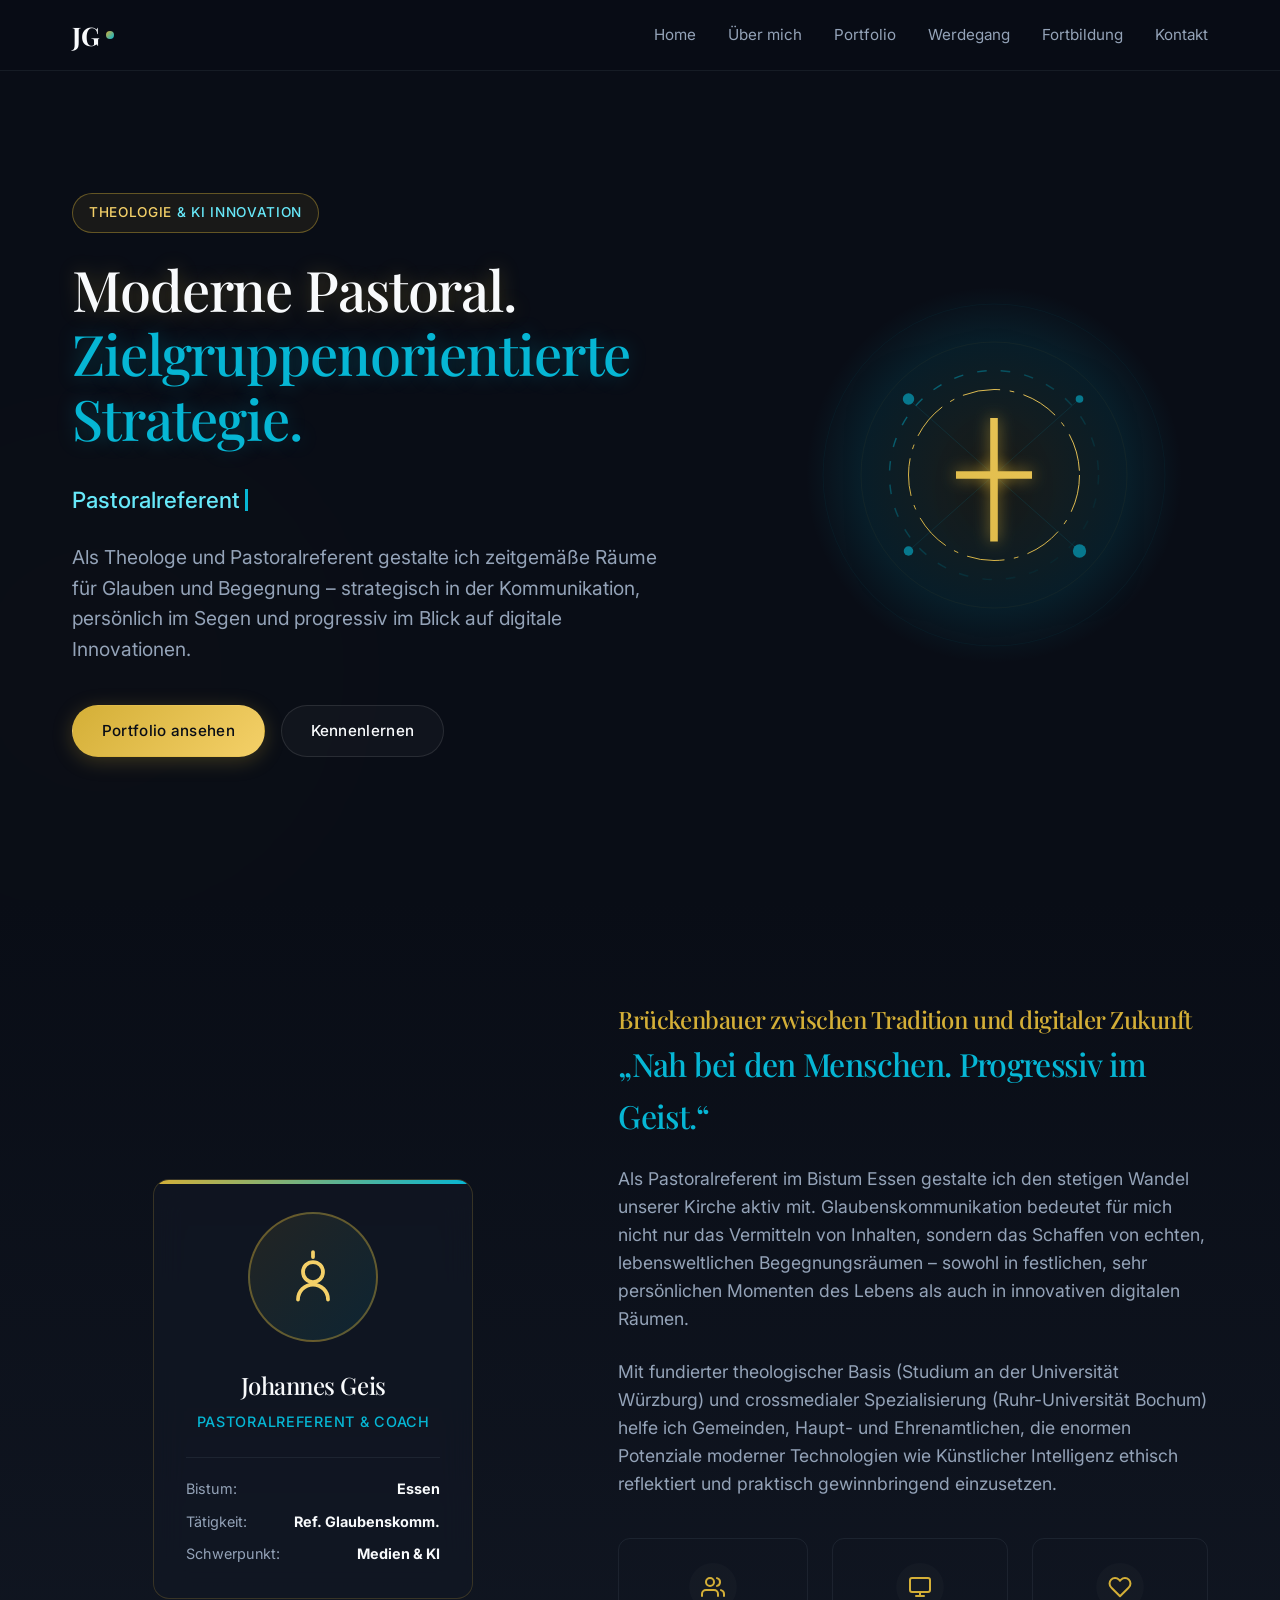
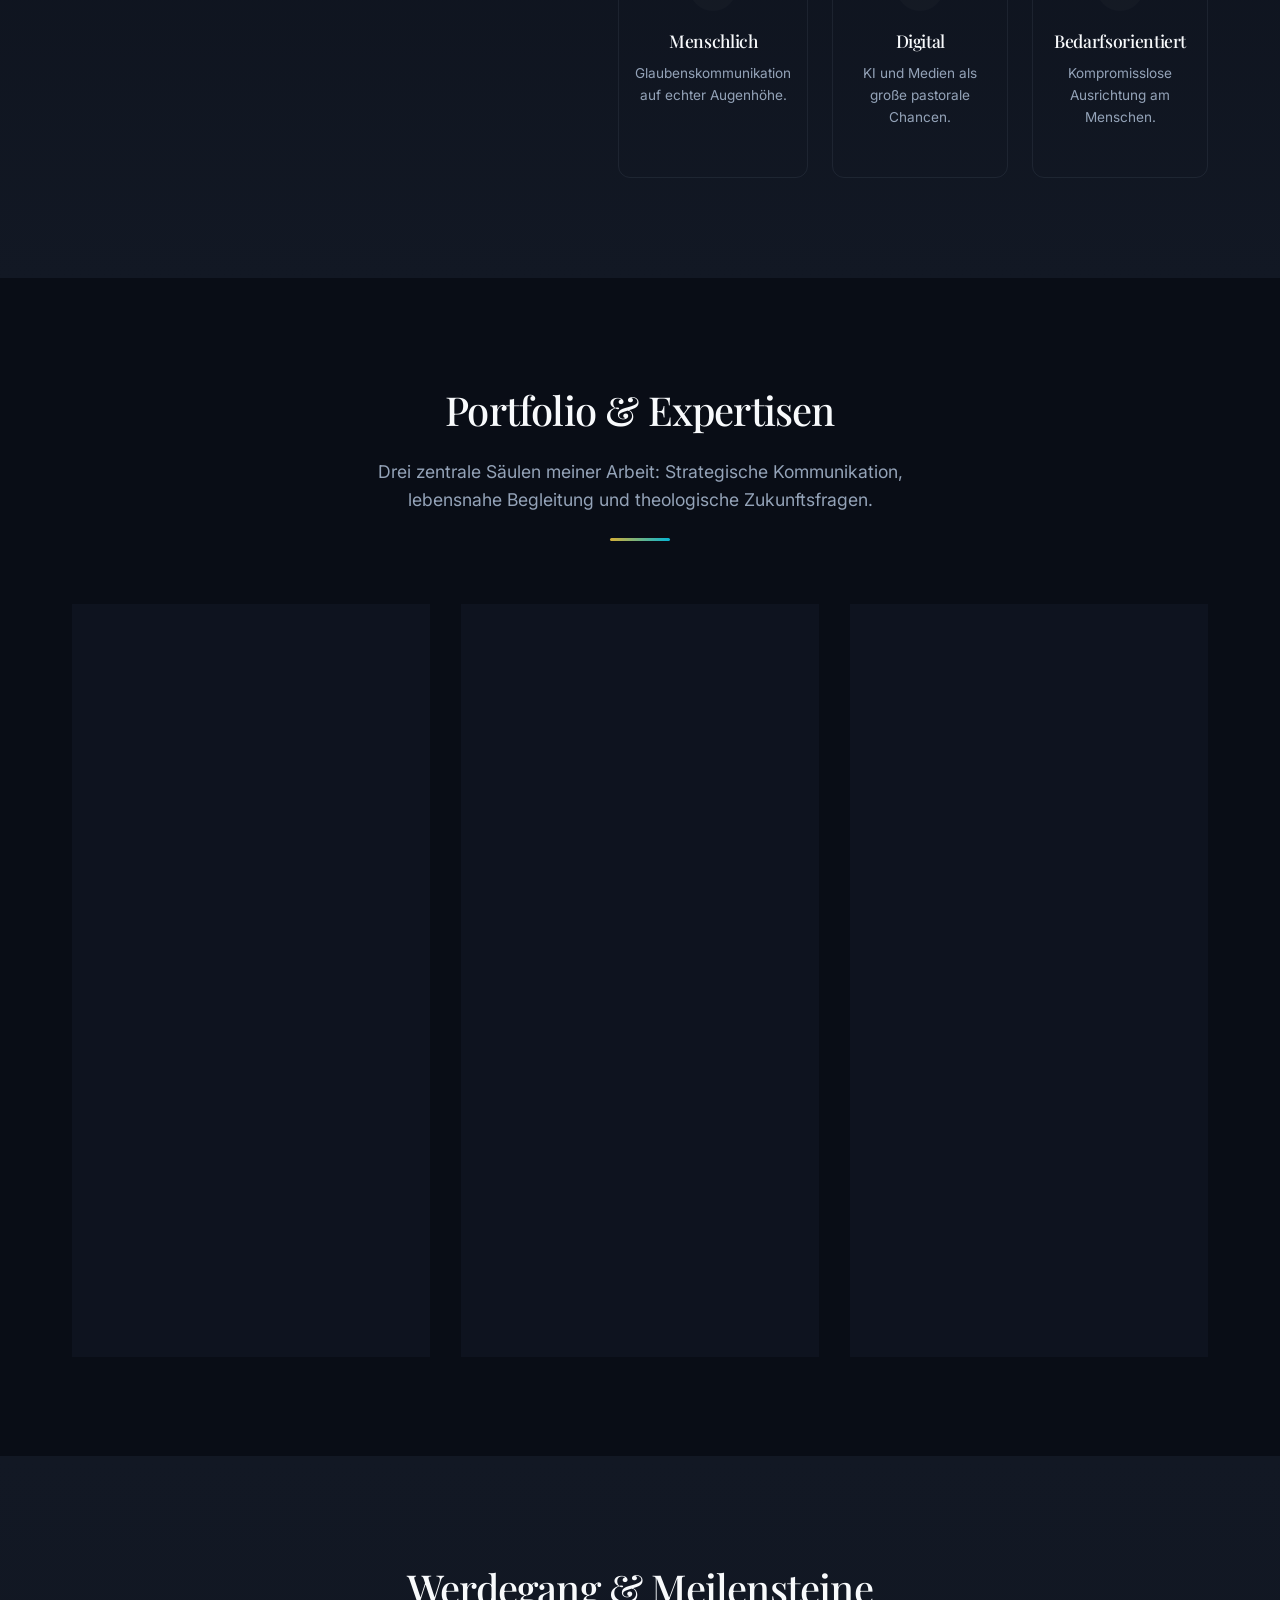
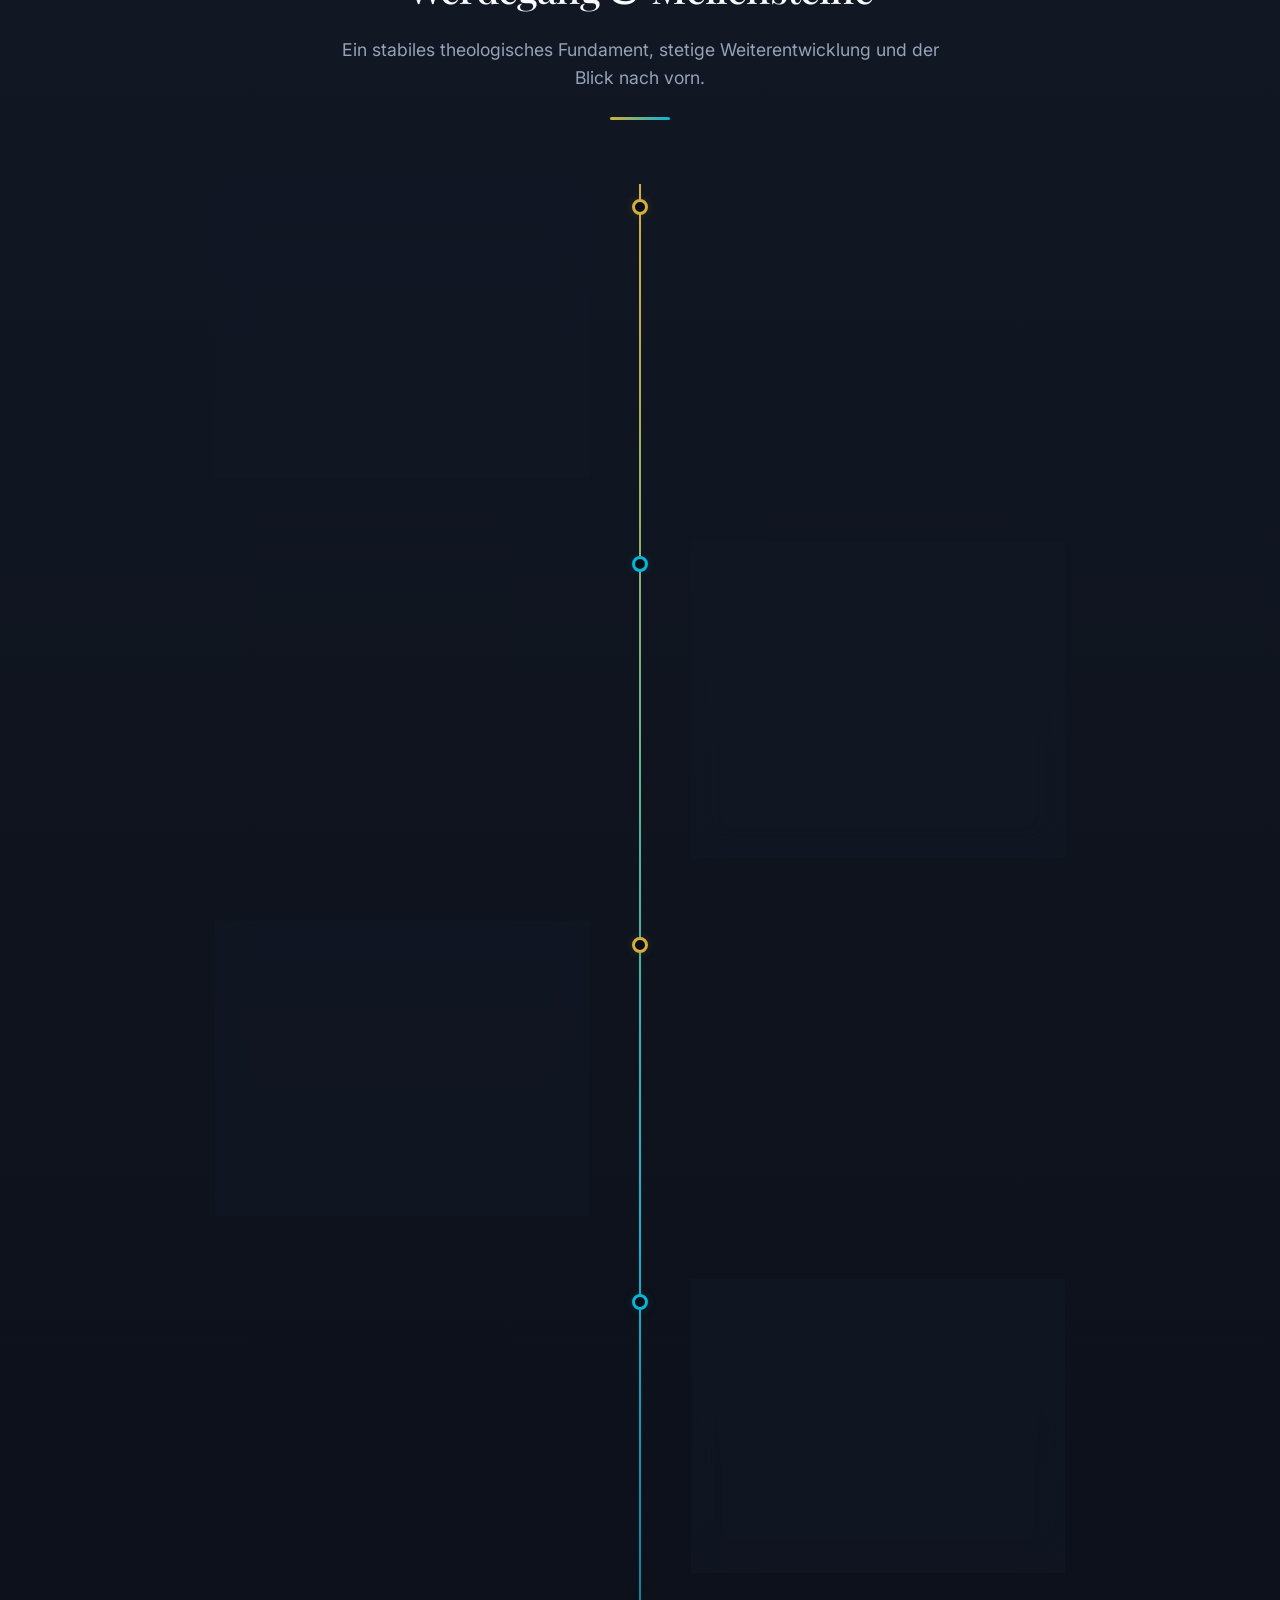
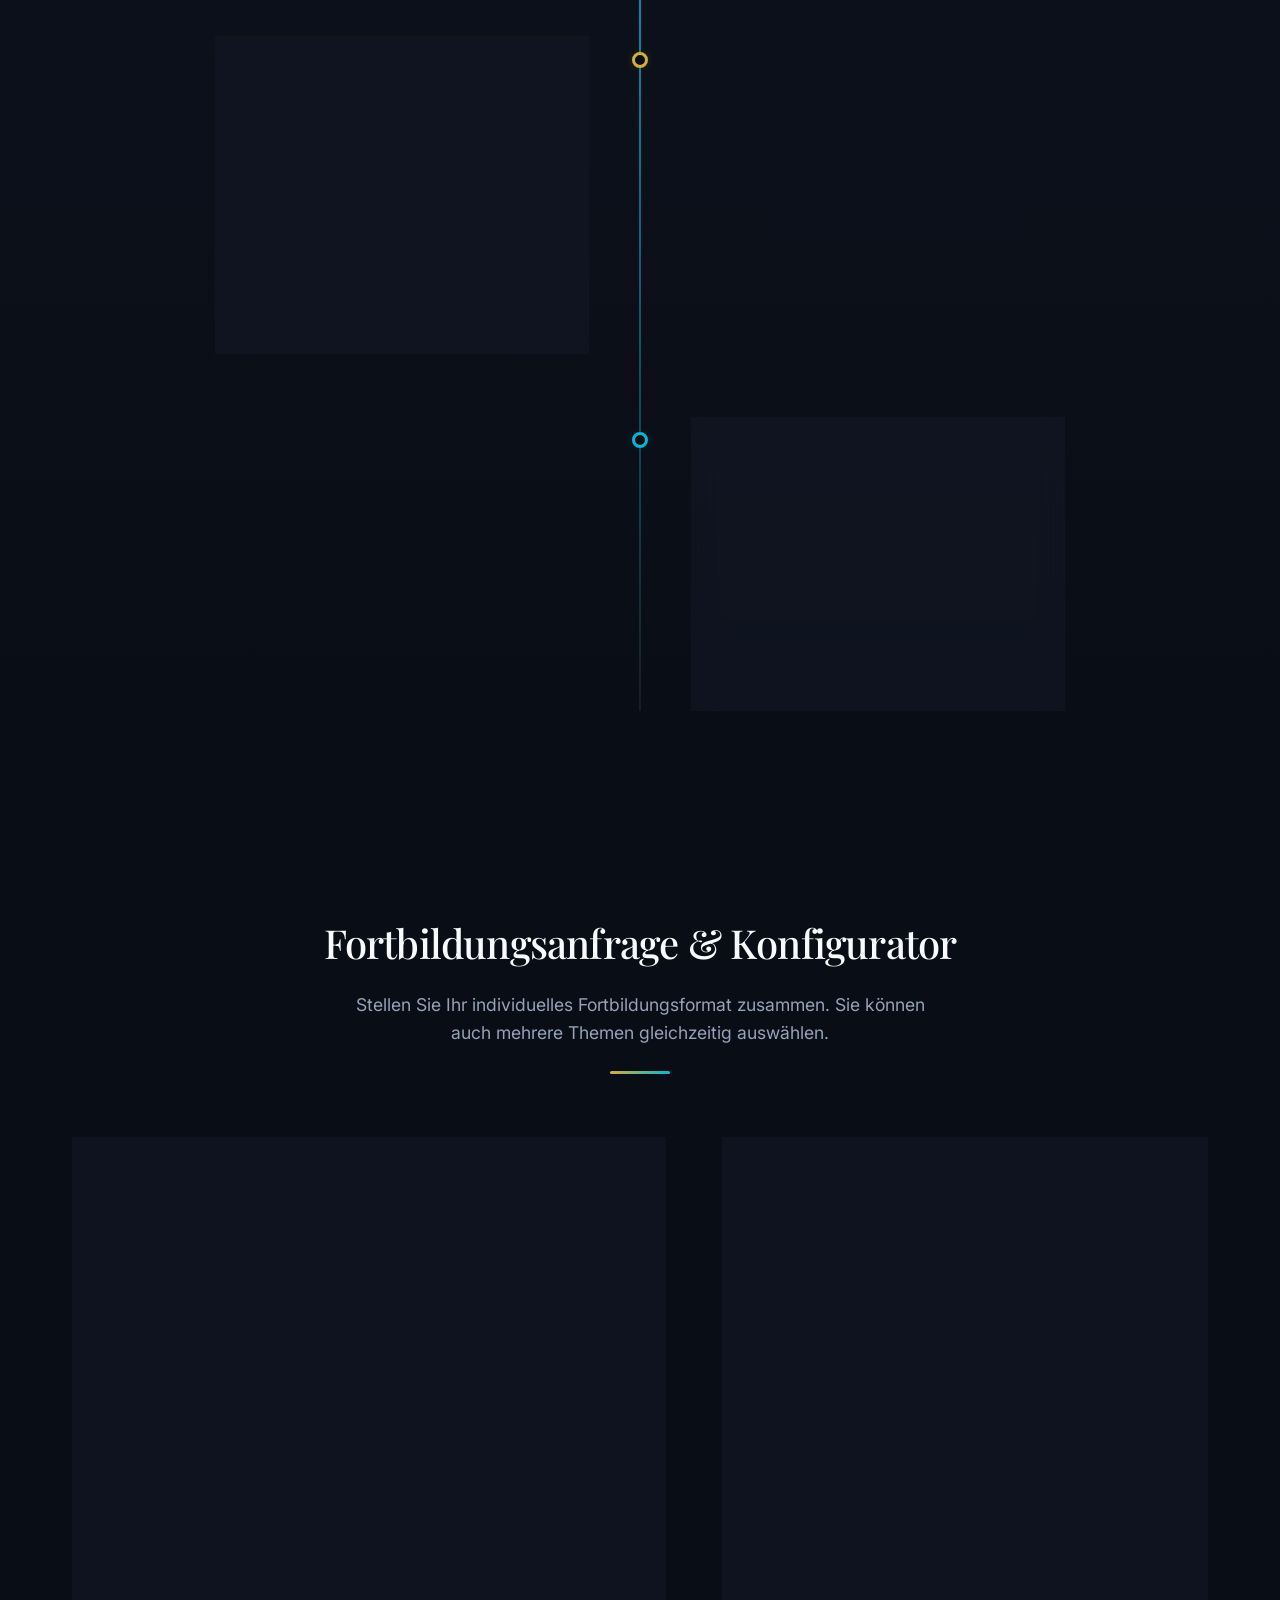
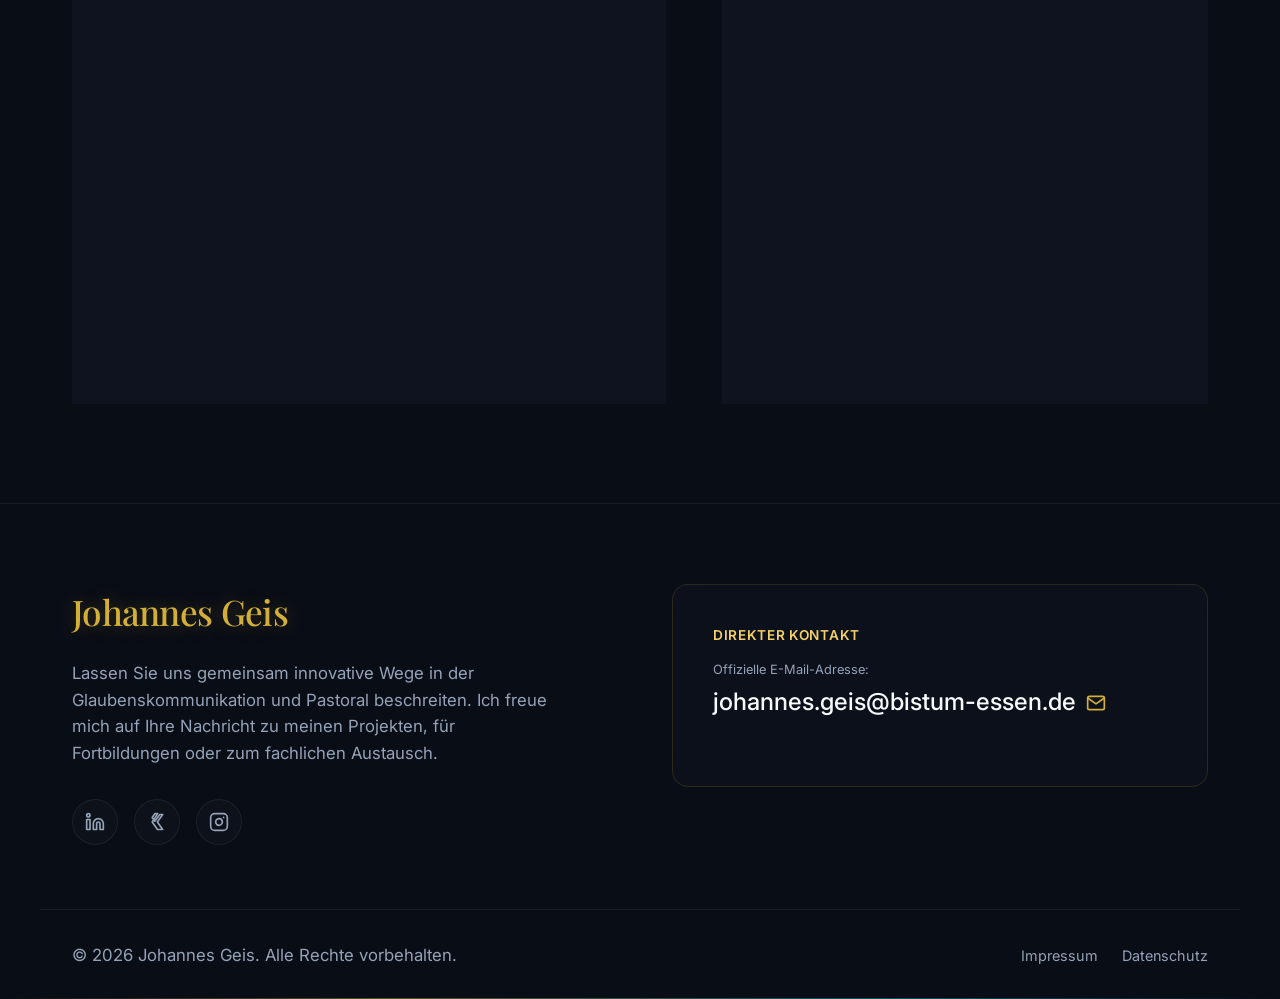
==== commit 519f392d: "Update index.html" ====
--- a/index.html
+++ b/index.html
@@ -214,7 +214,7 @@
                 
                 <div class="expertises-grid">
                     
-                    <!-- Card 1: Glaubenskommunikation (LEFT) -->
+                    <!-- Card 1: Glaubenskommunikation (LEFT - LINKS TO SEPARATE PORTFOLIO SUBPAGE) -->
                     <div class="exp-card glass-panel exp-card-glow-gold reveal" id="exp-card-komm">
                         <div class="exp-icon">
                             <svg width="28" height="28" viewBox="0 0 24 24" fill="none" stroke="currentColor" stroke-width="2" stroke-linecap="round" stroke-linejoin="round"><path d="M21 11.5a8.38 8.38 0 0 1-.9 3.8 8.5 8.5 0 0 1-7.6 4.7 8.38 8.38 0 0 1-3.8-.9L3 21l1.9-5.7a8.38 8.38 0 0 1-.9-3.8 8.5 8.5 0 0 1 4.7-7.6 8.38 8.38 0 0 1 3.8-.9h.5a8.48 8.48 0 0 1 8 8v.5z"></path></svg>
@@ -241,14 +241,19 @@
                                 Beratung für Pfarreien &amp; Gremien
                             </li>
                         </ul>
-                        <div class="exp-btn-wrapper">
-                            <span class="exp-link" style="opacity: 0.8; cursor: default;">
-                                Dienstliche Facharbeit im Bistum Essen
-                            </span>
-                        </div>
-                    </div>
-
-                    <!-- Card 2: traute.ruhr (MIDDLE - CORRECTED DOMAIN) -->
+                        <div class="exp-btn-wrapper" style="display: flex; flex-direction: column; gap: 0.8rem;">
+                            <a href="portfolio-kommunikation.html" class="exp-link" id="link-exp-komm-portfolio">
+                                Kampagnen-Portfolio ansehen
+                                <svg width="16" height="16" viewBox="0 0 24 24" fill="none" stroke="currentColor" stroke-width="2" stroke-linecap="round" stroke-linejoin="round"><line x1="5" y1="12" x2="19" y2="12"></line><polyline points="12 5 19 12 12 19"></polyline></svg>
+                            </a>
+                            <!-- Diocese profile link placeholder -->
+                            <a href="https://bistum-essen.de/" target="_blank" rel="noopener" class="exp-link" style="opacity: 0.75; font-size: 0.85rem;" id="link-exp-komm-bistum">
+                                Profil beim Bistum Essen
+                            </a>
+                        </div>
+                    </div>
+
+                    <!-- Card 2: traute.ruhr (MIDDLE - CORRECTED LINK) -->
                     <div class="exp-card glass-panel exp-card-glow-teal reveal delay-1" id="exp-card-traute">
                         <div class="exp-icon">
                             <svg width="28" height="28" viewBox="0 0 24 24" fill="none" stroke="currentColor" stroke-width="2" stroke-linecap="round" stroke-linejoin="round"><path d="M20.84 4.61a5.5 5.5 0 0 0-7.78 0L12 5.67l-1.06-1.06a5.5 5.5 0 0 0-7.78 7.78l1.06 1.06L12 21.23l7.78-7.78 1.06-1.06a5.5 5.5 0 0 0 0-7.78z"></path></svg>
@@ -283,20 +288,16 @@
                         </div>
                     </div>
 
-                    <!-- Card 3: KI in der Pastoral & Liturgiewerkstatt (RIGHT) -->
+                    <!-- Card 3: KI in der Pastoral (RIGHT - LINKS TO SEPARATE PORTFOLIO SUBPAGE) -->
                     <div class="exp-card glass-panel exp-card-glow-teal reveal delay-2" id="exp-card-ki">
                         <div class="exp-icon">
                             <svg width="28" height="28" viewBox="0 0 24 24" fill="none" stroke="currentColor" stroke-width="2" stroke-linecap="round" stroke-linejoin="round"><path d="M21 16V8a2 2 0 0 0-1-1.73l-7-4a2 2 0 0 0-2 0l-7 4A2 2 0 0 0 3 8v8a2 2 0 0 0 1 1.73l7 4a2 2 0 0 0 2 0l7-4A2 2 0 0 0 21 16z"></path><polyline points="3.27 6.96 12 12.01 20.73 6.96"></polyline><line x1="12" y1="22.08" x2="12" y2="12"></line></svg>
                         </div>
                         <h3>KI in Pastoral &amp; Liturgie</h3>
                         <p>
-                            Vorträge, Impulse und praxisnahe Fortbildungen zum sinnvollen, ethisch reflektierten Einsatz von Künstlicher Intelligenz in Katechese, Seelsorge und Verkündigung.
+                            Vorträge, Impulse und praxisnahe Fortbildungen zum sinnvollen, ethisch reflektierten Einsatz von Künstlicher Intelligenz in Seelsorge, Liturgie und Glaubenskommunikation.
                         </p>
                         <ul class="exp-list">
-                            <li class="exp-list-item" style="font-weight: 500; color: var(--teal-light);">
-                                <svg viewBox="0 0 24 24" fill="none" stroke="currentColor" stroke-width="3" stroke-linecap="round" stroke-linejoin="round"><path d="M22 11.08V12a10 10 0 1 1-5.93-9.14"></path><polyline points="22 4 12 14.01 9 11.01"></polyline></svg>
-                                104. Katholikentag: Liturgiewerkstatt „Liturgie 4.0“
-                            </li>
                             <li class="exp-list-item">
                                 <svg viewBox="0 0 24 24" fill="none" stroke="currentColor" stroke-width="3" stroke-linecap="round" stroke-linejoin="round"><polyline points="20 6 9 17 4 12"></polyline></svg>
                                 Innovative Formatentwicklung mit KI
@@ -310,10 +311,13 @@
                                 Hintergrundrecherche &amp; Zielgruppenanalyse
                             </li>
                         </ul>
-                        <div class="exp-btn-wrapper">
-                            <a href="#configurator" class="exp-link" id="link-exp-ki-cta">
-                                Formate anfragen
+                        <div class="exp-btn-wrapper" style="display: flex; flex-direction: column; gap: 0.8rem;">
+                            <a href="portfolio-ki.html" class="exp-link" id="link-exp-ki-portfolio" style="color: var(--teal-light);">
+                                KI-Portfolio &amp; Projekte
                                 <svg width="16" height="16" viewBox="0 0 24 24" fill="none" stroke="currentColor" stroke-width="2" stroke-linecap="round" stroke-linejoin="round"><line x1="5" y1="12" x2="19" y2="12"></line><polyline points="12 5 19 12 12 19"></polyline></svg>
+                            </a>
+                            <a href="#configurator" class="exp-link" style="font-size: 0.85rem;" id="link-exp-ki-cta">
+                                Fortbildung anfragen
                             </a>
                         </div>
                     </div>
@@ -354,38 +358,50 @@
                         </div>
                     </div>
 
-                    <!-- Item 3: Commissioning -->
-                    <div class="timeline-item reveal">
-                        <div class="timeline-node"></div>
-                        <div class="timeline-item-content glass-panel" id="timeline-item-commissioning">
-                            <span class="timeline-date">Juni 2018</span>
-                            <h3>Beauftragung als Pastoralreferent</h3>
-                            <p>
-                                Offizielle feierliche Beauftragung für den seelsorglichen und pastoralen Dienst im Bistum Essen durch Ruhrbischof Dr. Franz-Josef Overbeck im Hohen Dom zu Essen.
-                            </p>
-                        </div>
-                    </div>
-
-                    <!-- Item 4: Liebfrauen Bochum -->
+                    <!-- Item 3: Liebfrauen Bochum -->
                     <div class="timeline-item reveal">
                         <div class="timeline-node"></div>
                         <div class="timeline-item-content glass-panel" id="timeline-item-bochum">
-                            <span class="timeline-date">August 2015 – September 2024</span>
-                            <h3>Pastoralreferent in Liebfrauen, Bochum</h3>
+                            <span class="timeline-date">Juni 2018 – September 2024</span>
+                            <h3>Pastoralreferent in der Pfarrei Liebfrauen, Bochum</h3>
                             <p>
-                                Mehrjährige seelsorgliche Tätigkeit als Pastoralreferent in der Pfarrei Liebfrauen in Bochum. Schwerpunkte in der lokalen Glaubensvermittlung, Katechese und dem Aufbau erster crossmedialer Projekte.
+                                Tätigkeit als seelsorglicher Pastoralreferent in Bochum (Pfarrei Liebfrauen). Offizielle feierliche Beauftragung für den pastoralen Dienst im Bistum Essen durch Ruhrbischof Dr. Franz-Josef Overbeck im Juni 2018.
                             </p>
                         </div>
                     </div>
 
-                    <!-- Item 5: Studies -->
+                    <!-- Item 4: Ruhrhalbinsel -->
+                    <div class="timeline-item reveal">
+                        <div class="timeline-node"></div>
+                        <div class="timeline-item-content glass-panel" id="timeline-item-ruhrhalbinsel">
+                            <span class="timeline-date">August 2015 – Juni 2018</span>
+                            <h3>Pastoralassistent in Essen-Ruhrhalbinsel</h3>
+                            <p>
+                                Erste seelsorgliche Praxis- und Ausbildungsstation als Pastoralassistent in der Pfarrei St. Josef in Essen-Ruhrhalbinsel im Rahmen der Vorbereitung auf den kirchlichen Dienst.
+                            </p>
+                        </div>
+                    </div>
+
+                    <!-- Item 5: Studium Crossmedia -->
+                    <div class="timeline-item reveal">
+                        <div class="timeline-node"></div>
+                        <div class="timeline-item-content glass-panel" id="timeline-item-study-crossmedia">
+                            <span class="timeline-date">Januar 2021 – November 2023</span>
+                            <h3>Studium „Crossmediale Glaubenskommunikation“</h3>
+                            <p>
+                                Erfolgreiches, berufsbegleitendes Zertifikatsstudium im Bereich <strong>„Crossmediale Glaubenskommunikation“</strong> an der <strong>Ruhr-Universität Bochum</strong> zur wissenschaftlichen und praktischen Vertiefung digitaler Medienkonzepte.
+                            </p>
+                        </div>
+                    </div>
+
+                    <!-- Item 6: Theologie-Studium -->
                     <div class="timeline-item reveal">
                         <div class="timeline-node"></div>
                         <div class="timeline-item-content glass-panel" id="timeline-item-studies">
-                            <span class="timeline-date">Ausbildung &amp; Studium</span>
-                            <h3>Theologisches &amp; mediales Fundament</h3>
+                            <span class="timeline-date">Theologisches Fundament</span>
+                            <h3>Studium der Katholischen Theologie</h3>
                             <p>
-                                Erfolgreiches Studium der <strong>Katholischen Theologie</strong> an der <strong>Universität Würzburg</strong> (Diplom). Ergänzendes Zertifikatsstudium im Bereich <strong>„Crossmediale Glaubenskommunikation“</strong> an der <strong>Ruhr-Universität Bochum</strong>.
+                                Wissenschaftliches Diplom-Studium der <strong>Katholischen Theologie</strong> an der <strong>Universität Würzburg</strong> (Julius-Maximilians-Universität) – die theologische Kernbasis für mein gesamtes pastorales Wirken.
                             </p>
                         </div>
                     </div>
@@ -555,7 +571,6 @@
             <div class="footer-bottom-links">
                 <a href="#" class="footer-link" id="trigger-impressum">Impressum</a>
                 <a href="#" class="footer-link" id="trigger-datenschutz">Datenschutz</a>
-                <a href="https://traute.ruhr" target="_blank" rel="noopener" class="footer-link">traute.ruhr</a>
             </div>
         </div>
     </footer>
@@ -608,7 +623,7 @@
                 <p>Diese Datenschutzerklärung klärt Sie über die Art, den Umfang und Zweck der Verarbeitung von personenbezogenen Daten innerhalb dieses Onlineangebotes auf. Als rein statische Webpräsentation, die auf GitHub Pages gehostet wird, erheben wir selbst keinerlei personenbezogene Daten von Ihnen.</p>
                 
                 <h3>2. Hosting über GitHub Pages</h3>
-                <p>Unsere Website wird auf Servern von GitHub Inc., 88 Colin P Kelly Jr St, San Francisco, CA 94107, USA hosted. Beim Aufrufen dieser Website erfasst GitHub automatisch Verbindungsdaten (z. B. IP-Adresse, Datum, Uhrzeit, Browsertyp), um die Auslieferung der Seite technisch zu gewährleisten und Missbrauch abzuwehren. Dies liegt im berechtigten Interesse gemäß Art. 6 Abs. 1 lit. f DSGVO. Weitere Informationen finden Sie in der <a href="https://docs.github.com/en/site-policy/privacy-policies/github-privacy-statement" target="_blank" rel="noopener noreferrer" style="color: var(--teal-light); text-decoration: underline;">Datenschutzerklärung von GitHub</a>.</p>
+                <p>Unsere Website wird auf Servern von GitHub Inc., 88 Colin P Kelly Jr St, San Francisco, CA 94107, USA gehostet. Beim Aufrufen dieser Website erfasst GitHub automatisch Verbindungsdaten (z. B. IP-Adresse, Datum, Uhrzeit, Browsertyp), um die Auslieferung der Seite technisch zu gewährleisten und Missbrauch abzuwehren. Dies liegt im berechtigten Interesse gemäß Art. 6 Abs. 1 lit. f DSGVO. Weitere Informationen finden Sie in der <a href="https://docs.github.com/en/site-policy/privacy-policies/github-privacy-statement" target="_blank" rel="noopener noreferrer" style="color: var(--teal-light); text-decoration: underline;">Datenschutzerklärung von GitHub</a>.</p>
                 
                 <h3>3. Ihre Rechte</h3>
                 <p>Sie haben jederzeit das Recht auf unentgeltliche Auskunft über Herkunft, Empfänger und Zweck Ihrer gespeicherten personenbezogenen Daten. Sie haben außerdem ein Recht, die Berichtigung, Sperrung oder Löschung dieser Daten zu verlangen. Wenden Sie sich hierzu bitte an die im Impressum angegebene Adresse.</p>
--- a/index.css
+++ b/index.css
@@ -1436,3 +1436,99 @@
         text-align: center;
     }
 }
+
+/* --- MODAL OVERLAYS (IMPRESSUM & DATENSCHUTZ) --- */
+.modal-overlay {
+    position: fixed;
+    top: 0;
+    left: 0;
+    width: 100%;
+    height: 100%;
+    background: rgba(9, 13, 22, 0.85);
+    backdrop-filter: var(--glass-blur);
+    -webkit-backdrop-filter: var(--glass-blur);
+    z-index: 1100;
+    display: flex;
+    align-items: center;
+    justify-content: center;
+    opacity: 0;
+    visibility: hidden;
+    transition: all 0.4s cubic-bezier(0.16, 1, 0.3, 1);
+    padding: 1.5rem;
+}
+
+.modal-overlay.active {
+    opacity: 1;
+    visibility: visible;
+}
+
+.modal-content {
+    width: 100%;
+    max-width: 650px;
+    max-height: 80vh;
+    border-radius: var(--border-radius);
+    padding: 3rem 2.5rem;
+    position: relative;
+    overflow-y: auto;
+    transform: scale(0.95);
+    transition: all 0.4s cubic-bezier(0.16, 1, 0.3, 1);
+    background: var(--bg-card);
+    border: 1px solid var(--border-color);
+    box-shadow: 0 30px 60px rgba(0, 0, 0, 0.6);
+}
+
+.modal-overlay.active .modal-content {
+    transform: scale(1);
+}
+
+.modal-close {
+    position: absolute;
+    top: 1.5rem;
+    right: 1.5rem;
+    background: none;
+    border: none;
+    color: var(--text-muted);
+    cursor: pointer;
+    padding: 0.5rem;
+    border-radius: 50%;
+    display: flex;
+    align-items: center;
+    justify-content: center;
+    transition: var(--transition);
+}
+
+.modal-close:hover {
+    background: rgba(255, 255, 255, 0.05);
+    color: var(--text-primary);
+}
+
+.modal-body {
+    margin-top: 1.5rem;
+}
+
+.modal-body h3 {
+    font-size: 1.2rem;
+    color: var(--text-primary);
+    margin: 1.5rem 0 0.5rem 0;
+    font-family: var(--font-serif);
+}
+
+.modal-body h3:first-child {
+    margin-top: 0;
+}
+
+.modal-body p {
+    font-size: 0.95rem;
+    color: var(--text-muted);
+    margin-bottom: 1rem;
+    line-height: 1.6;
+}
+
+.modal-body a {
+    color: var(--teal-light);
+    text-decoration: underline;
+}
+
+.modal-body a:hover {
+    color: var(--teal);
+}
